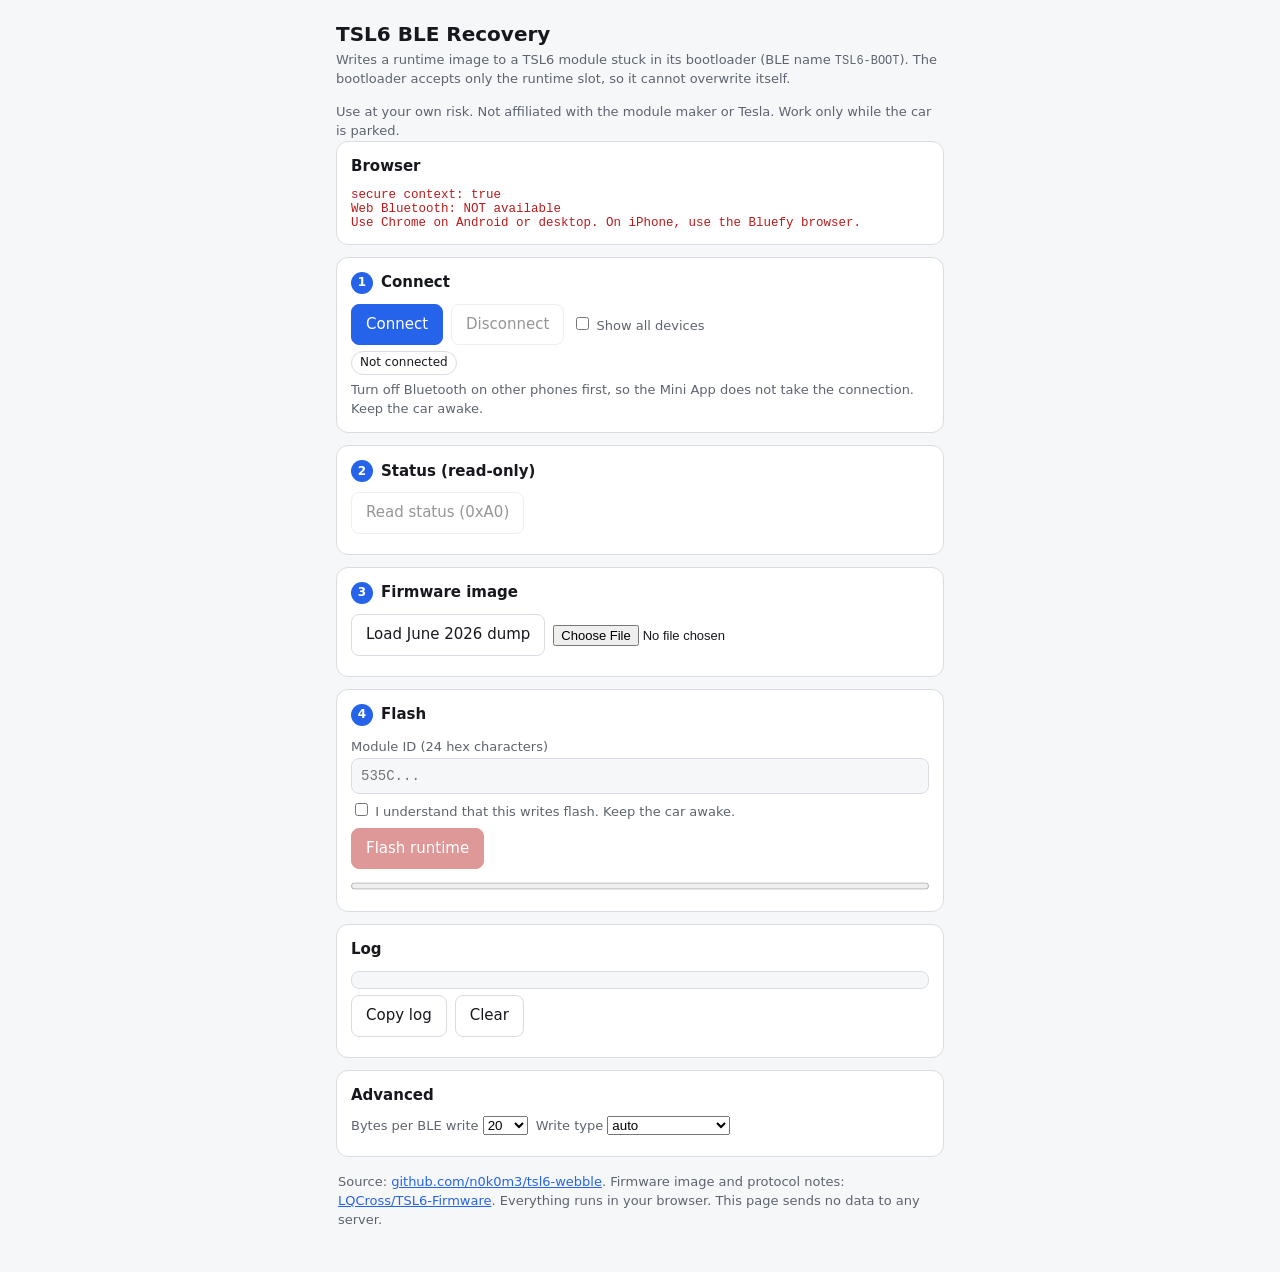
==== public/index.html @ 8b78fa83 "Add Web BLE recovery page for TSL6 modules stuck in boot A failed OTA can leave a TSL6 in its bootlo" ====
<!doctype html>
<html lang="en">
<head>
<meta charset="utf-8">
<meta name="viewport" content="width=device-width,initial-scale=1,viewport-fit=cover">
<title>TSL6 BLE Recovery</title>
<style>
:root{--bg:#f6f7f9;--card:#fff;--fg:#16181d;--muted:#5d6470;--line:#d9dde3;--accent:#2563eb;--accent-fg:#fff;--ok:#15803d;--bad:#b91c1c;--warn:#a16207;--mono:ui-monospace,SFMono-Regular,Menlo,Consolas,monospace}
@media (prefers-color-scheme:dark){:root{--bg:#0f1115;--card:#171a21;--fg:#e8eaee;--muted:#9aa3b0;--line:#2a2f39;--accent:#3b82f6;--ok:#4ade80;--bad:#f87171;--warn:#facc15}}
*{box-sizing:border-box}
body{margin:0;background:var(--bg);color:var(--fg);font:15px/1.45 system-ui,-apple-system,Segoe UI,Roboto,sans-serif}
main{max-width:640px;margin:0 auto;padding:16px}
h1{font-size:20px;margin:4px 0 2px}
.sub{color:var(--muted);margin:0 0 14px;font-size:13px}
section{background:var(--card);border:1px solid var(--line);border-radius:12px;padding:14px;margin:0 0 12px}
h2{font-size:15px;margin:0 0 10px;display:flex;gap:8px;align-items:center}
.n{display:inline-grid;place-items:center;width:22px;height:22px;border-radius:50%;background:var(--accent);color:var(--accent-fg);font-size:12px}
button{font:inherit;border:1px solid var(--line);background:var(--card);color:var(--fg);border-radius:8px;padding:9px 14px;cursor:pointer}
button.primary{background:var(--accent);border-color:var(--accent);color:var(--accent-fg)}
button.danger{background:var(--bad);border-color:var(--bad);color:#fff}
button:disabled{opacity:.45;cursor:not-allowed}
.row{display:flex;flex-wrap:wrap;gap:8px;align-items:center;margin:6px 0}
label{font-size:13px;color:var(--muted)}
input[type=text]{font:14px var(--mono);width:100%;padding:9px;border:1px solid var(--line);border-radius:8px;background:var(--bg);color:var(--fg)}
input[type=file]{font-size:13px;max-width:100%}
.kv{font:12.5px var(--mono);word-break:break-all;color:var(--muted)}
.pill{font-size:12px;padding:2px 8px;border-radius:99px;border:1px solid var(--line)}
.ok{color:var(--ok)}.bad{color:var(--bad)}.warn{color:var(--warn)}
progress{width:100%;height:14px}
#log{font:12px/1.4 var(--mono);white-space:pre-wrap;word-break:break-all;max-height:300px;overflow:auto;background:var(--bg);border:1px solid var(--line);border-radius:8px;padding:8px;margin:0}
ul{margin:6px 0 0;padding-left:18px}
.note{font-size:13px;color:var(--muted);margin:6px 0 0}
a{color:var(--accent)}
code{font-family:var(--mono);font-size:.92em}
footer{padding:4px 2px 24px}
</style>
</head>
<body>
<main>
<h1>TSL6 BLE Recovery</h1>
<p class="sub">Writes a runtime image to a TSL6 module stuck in its bootloader (BLE name <code>TSL6-BOOT</code>). The bootloader accepts only the runtime slot, so it cannot overwrite itself.</p>
<p class="note">Use at your own risk. Not affiliated with the module maker or Tesla. Work only while the car is parked.</p>

<section id="envSec">
  <h2>Browser</h2>
  <div id="env" class="kv"></div>
</section>

<section>
  <h2><span class="n">1</span>Connect</h2>
  <div class="row">
    <button id="btnConnect" class="primary">Connect</button>
    <button id="btnDisconnect" disabled>Disconnect</button>
    <label><input type="checkbox" id="showAll"> Show all devices</label>
  </div>
  <div class="row"><span id="connState" class="pill">Not connected</span></div>
  <p class="note">Turn off Bluetooth on other phones first, so the Mini App does not take the connection. Keep the car awake.</p>
</section>

<section>
  <h2><span class="n">2</span>Status (read-only)</h2>
  <div class="row"><button id="btnStatus" disabled>Read status (0xA0)</button></div>
  <div id="statusOut" class="kv"></div>
</section>

<section>
  <h2><span class="n">3</span>Firmware image</h2>
  <div class="row">
    <button id="btnLoadDump">Load June 2026 dump</button>
    <input type="file" id="file" accept=".bin,.json,application/octet-stream,application/json">
  </div>
  <div id="imgOut" class="kv"></div>
</section>

<section>
  <h2><span class="n">4</span>Flash</h2>
  <label for="modId">Module ID (24 hex characters)</label>
  <input type="text" id="modId" maxlength="24" autocomplete="off" spellcheck="false" placeholder="535C...">
  <div id="uidOut" class="kv"></div>
  <div class="row"><label><input type="checkbox" id="confirm"> I understand that this writes flash. Keep the car awake.</label></div>
  <div class="row"><button id="btnFlash" class="danger" disabled>Flash runtime</button></div>
  <progress id="prog" max="1" value="0"></progress>
  <div id="flashOut" class="kv"></div>
</section>

<section>
  <h2>Log</h2>
  <pre id="log"></pre>
  <div class="row"><button id="btnCopy">Copy log</button><button id="btnClear">Clear</button></div>
</section>

<section>
  <h2>Advanced</h2>
  <div class="row">
    <label>Bytes per BLE write
      <select id="chunk"><option>20</option><option>60</option><option>120</option><option>180</option></select>
    </label>
    <label>Write type
      <select id="wtype"><option value="auto">auto</option><option value="resp">with response</option><option value="noresp">without response</option></select>
    </label>
  </div>
</section>
<footer class="note">
  Source: <a href="https://github.com/n0k0m3/tsl6-webble">github.com/n0k0m3/tsl6-webble</a>.
  Firmware image and protocol notes: <a href="https://github.com/LQCross/TSL6-Firmware">LQCross/TSL6-Firmware</a>.
  Everything runs in your browser. This page sends no data to any server.
</footer>
</main>

<script>
"use strict";
const SVC = 0xfff0, CHR = 0xfff1;
const PAGE = 1026, PAYLOAD = 1024, MAX_PAGES = Math.floor(0x17F00 / PAYLOAD) + 1;
const TARGET_RUNTIME = 1;
const DUMP_SHA = "b1b2a3aa5e71d88336719bccb5da822faffc05acf50b5b482e570f1981dabbd5";
const DUMP_URLS = [
  "runtime.bin",
  "https://raw.githubusercontent.com/LQCross/TSL6-Firmware/main/latest-tsl6-535C62E239E339E31475FB10/runtime/runtime.bin",
];

const $ = id => document.getElementById(id);
const hex = (u8, sep = "") => Array.from(u8, b => b.toString(16).padStart(2, "0")).join(sep);
const sleep = ms => new Promise(r => setTimeout(r, ms));

function log(msg, cls) {
  const t = new Date().toTimeString().slice(0, 8);
  const line = document.createElement("span");
  if (cls) line.className = cls;
  line.textContent = `${t} ${msg}\n`;
  $("log").appendChild(line);
  $("log").scrollTop = $("log").scrollHeight;
}

// ---------------------------------------------------------------- framing
function encode(cmd, payload = new Uint8Array(0)) {
  const n = payload.length;
  const f = new Uint8Array(6 + n);
  f.set([0x55, 0x7f, cmd, n >> 8, n & 0xff]);
  f.set(payload, 5);
  let s = 0;
  for (let i = 2; i < 5 + n; i++) s += f[i];
  f[5 + n] = s & 0xff;
  return f;
}

class Decoder {
  constructor() { this.buf = []; }
  feed(data) {
    for (const b of data) this.buf.push(b);
    const out = [];
    for (;;) {
      let start = -1;
      for (let i = 0; i + 1 < this.buf.length; i++) if (this.buf[i] === 0x55 && this.buf[i + 1] === 0x7f) { start = i; break; }
      if (start < 0) { this.buf = this.buf.slice(-1)[0] === 0x55 ? [0x55] : []; return out; }
      this.buf.splice(0, start);
      if (this.buf.length < 6) return out;
      const n = (this.buf[3] << 8) | this.buf[4];
      if (this.buf.length < 6 + n) return out;
      const f = this.buf.splice(0, 6 + n);
      let s = 0;
      for (let i = 2; i < 5 + n; i++) s += f[i];
      if ((s & 0xff) !== f[5 + n]) { log(`bad checksum, frame dropped: ${hex(f)}`, "warn"); continue; }
      out.push({ cmd: f[2], payload: new Uint8Array(f.slice(5, 5 + n)) });
    }
  }
}

// ---------------------------------------------------------------- image
let pages = null;

function uid14(id) {
  const s = id.trim();
  if (!/^[0-9a-fA-F]{24}$/.test(s)) return null;
  const raw = new Uint8Array(12);
  for (let i = 0; i < 12; i++) raw[i] = parseInt(s.substr(i * 2, 2), 16);
  const u = new Uint8Array(14);
  u.set(raw.slice(4, 12), 0);
  u.set(raw.slice(0, 6), 8);
  return u;
}

function parseImage(buf) {
  const u8 = new Uint8Array(buf);
  const first = u8.find(b => b > 0x20);
  if (first === 0x7b) { // JSON reply of the vendor server
    const j = JSON.parse(new TextDecoder().decode(u8));
    if (!j.success) throw new Error(`server JSON reports failure: ${j.msg}`);
    return j.hex.map(h => new Uint8Array(h.match(/../g).map(x => parseInt(x, 16))));
  }
  if (u8.length % PAGE) throw new Error(`file size ${u8.length} is not a multiple of ${PAGE}`);
  const out = [];
  for (let i = 0; i < u8.length; i += PAGE) out.push(u8.slice(i, i + PAGE));
  return out;
}

function checkPages(p) {
  const problems = [];
  if (!p.length) return ["image has no pages"];
  if (p.length > MAX_PAGES) problems.push(`${p.length} pages is more than the slot holds (${MAX_PAGES})`);
  p.forEach((pg, i) => {
    if (pg.length !== PAGE) problems.push(`page ${i}: ${pg.length} bytes, expected ${PAGE}`);
    else if (((pg[0] << 8) | pg[1]) !== i) problems.push(`page ${i}: index field is ${(pg[0] << 8) | pg[1]}`);
  });
  const counts = new Uint32Array(256);
  let total = 0;
  for (const pg of p) for (let i = 2; i < pg.length; i++) { counts[pg[i]]++; total++; }
  let top = 0;
  for (let v = 1; v < 256; v++) if (counts[v] > counts[top]) top = v;
  if (counts[top] > total * 0.5) problems.push(`${Math.floor(counts[top] * 100 / total)}% of the image is byte 0x${top.toString(16).padStart(2, "0")}: filler, not code`);
  if ((p[0][2] & 0x7f) !== 0x6f) problems.push(`first instruction is not a jump (${hex(p[0].slice(2, 6))})`);
  return problems;
}

function contains(p, text) {
  const needle = new TextEncoder().encode(text);
  const all = new Uint8Array(p.length * PAYLOAD);
  p.forEach((pg, i) => all.set(pg.slice(2), i * PAYLOAD));
  outer: for (let i = 0; i <= all.length - needle.length; i++) {
    for (let j = 0; j < needle.length; j++) if (all[i + j] !== needle[j]) continue outer;
    return true;
  }
  return false;
}

async function acceptImage(buf, source) {
  const out = $("imgOut");
  pages = null;
  try {
    const p = parseImage(buf);
    const sha = hex(new Uint8Array(await crypto.subtle.digest("SHA-256", buf)));
    const problems = checkPages(p);
    const lines = [
      `source: ${source}`,
      `pages: ${p.length}  payload: ${p.length * PAYLOAD} bytes`,
      `sha256: ${sha}`,
      sha === DUMP_SHA ? "matches the June 2026 LQCross dump (runtime V1.0.00)" : "not the June 2026 dump",
      `contains "TSL6": ${contains(p, "TSL6")}   contains "CH32V20x_BLE_LIB": ${contains(p, "CH32V20x_BLE_LIB")}`,
    ];
    if (problems.length) {
      out.innerHTML = "";
      out.append(lines.join("\n"), document.createElement("br"));
      const s = document.createElement("span");
      s.className = "bad";
      s.textContent = "REJECTED: " + problems.join("; ");
      out.append(s);
      log(`image rejected: ${problems.join("; ")}`, "bad");
    } else {
      pages = p;
      out.innerHTML = "";
      out.append(lines.join("\n"), document.createElement("br"));
      const s = document.createElement("span");
      s.className = "ok";
      s.textContent = "Image OK";
      out.append(s);
      log(`image loaded: ${source}, ${p.length} pages, sha256 ${sha.slice(0, 16)}...`, "ok");
    }
  } catch (e) {
    out.textContent = `error: ${e.message}`;
    log(`image error: ${e.message}`, "bad");
  }
  out.style.whiteSpace = "pre-wrap";
  refresh();
}

$("btnLoadDump").onclick = async () => {
  for (const url of DUMP_URLS) {
    try {
      const r = await fetch(url, { cache: "no-store" });
      if (!r.ok) throw new Error(`HTTP ${r.status}`);
      await acceptImage(await r.arrayBuffer(), url);
      return;
    } catch (e) { log(`fetch ${url}: ${e.message}`, "warn"); }
  }
  log("could not load the dump from any source", "bad");
};
$("file").onchange = async e => {
  const f = e.target.files[0];
  if (f) await acceptImage(await f.arrayBuffer(), f.name);
};

// ---------------------------------------------------------------- BLE
let device = null, chr = null, txChr = null, decoder = new Decoder(), waiter = null, busy = false;

function onNotify(e) {
  const v = e.target.value;
  for (const fr of decoder.feed(new Uint8Array(v.buffer, v.byteOffset, v.byteLength))) {
    if (waiter && waiter.cmd === fr.cmd) { const w = waiter; waiter = null; w.resolve(fr.payload); }
    else log(`rx 0x${fr.cmd.toString(16)} ${hex(fr.payload)}`);
  }
}

async function writeFrame(frame) {
  const size = +$("chunk").value;
  const p = txChr.properties || {};
  const mode = $("wtype").value;
  const useResp = mode === "resp" || (mode === "auto" && (p.write || !txChr.properties));
  for (let i = 0; i < frame.length; i += size) {
    const part = frame.slice(i, i + size);
    if (useResp && typeof txChr.writeValueWithResponse === "function") await txChr.writeValueWithResponse(part);
    else if (!useResp && typeof txChr.writeValueWithoutResponse === "function") await txChr.writeValueWithoutResponse(part);
    else await txChr.writeValue(part);
  }
}

async function request(cmd, payload, timeoutMs, tries) {
  for (let a = 1; a <= tries; a++) {
    if (!chr) throw new Error("not connected");
    const got = new Promise(resolve => { waiter = { cmd, resolve }; });
    decoder = new Decoder();
    await writeFrame(encode(cmd, payload));
    const res = await Promise.race([got, sleep(timeoutMs).then(() => null)]);
    if (res !== null) return res;
    waiter = null;
    log(`0x${cmd.toString(16)}: no reply (try ${a}/${tries})`, "warn");
  }
  return null;
}

function setConn(text, cls) {
  const el = $("connState");
  el.textContent = text;
  el.className = "pill " + (cls || "");
}

$("btnConnect").onclick = async () => {
  try {
    const opts = $("showAll").checked
      ? { acceptAllDevices: true, optionalServices: [SVC] }
      : { filters: [{ services: [SVC] }, { namePrefix: "TSL" }, { namePrefix: "FFKJ" }], optionalServices: [SVC] };
    device = await navigator.bluetooth.requestDevice(opts);
    device.addEventListener("gattserverdisconnected", () => {
      chr = null; txChr = null;
      setConn(`Disconnected: ${device.name || device.id}`, "warn");
      log("disconnected", "warn");
      if (waiter) { const w = waiter; waiter = null; w.resolve(null); }
      refresh();
    });
    setConn("Connecting...");
    log(`selected: ${device.name || "(no name)"} id=${device.id}`);
    const server = await device.gatt.connect();
    log("GATT connected");
    let svc;
    try { svc = await server.getPrimaryService(SVC); }
    catch (e) {
      log(`service FFF0 not found: ${e.message}`, "bad");
      try { for (const s of await server.getPrimaryServices()) log(`  service ${s.uuid}`); } catch (e2) { log(`  list services: ${e2.message}`); }
      throw e;
    }
    const chars = await svc.getCharacteristics();
    const short = c => String(c.uuid).toLowerCase().slice(4, 8);
    const known = chars.some(c => c.properties);
    for (const c of chars) {
      const p = c.properties;
      log(p ? `  char ${short(c)} read=${p.read} write=${p.write} writeNoResp=${p.writeWithoutResponse} notify=${p.notify} indicate=${p.indicate}`
            : `  char ${short(c)} (browser gives no properties)`);
    }
    const pick = (ok, prefer) => chars.find(c => short(c) === prefer && (!known || ok(c))) || (known ? chars.find(ok) : chars[0]);
    chr = pick(c => c.properties && (c.properties.notify || c.properties.indicate), "fff1");
    txChr = pick(c => c.properties && (c.properties.write || c.properties.writeWithoutResponse), "fff1");
    if (!chr || !txChr) throw new Error("no notify or no write characteristic in FFF0");
    log(`rx=${short(chr)} tx=${short(txChr)}`, "ok");
    chr.addEventListener("characteristicvaluechanged", onNotify);
    await chr.startNotifications();
    log("notifications on", "ok");
    setConn(`Connected: ${device.name || device.id}`, "ok");
  } catch (e) {
    log(`connect failed: ${e.name}: ${e.message}`, "bad");
    setConn("Not connected");
    chr = null; txChr = null;
  }
  refresh();
};

$("btnDisconnect").onclick = () => { if (device && device.gatt.connected) device.gatt.disconnect(); };

$("btnStatus").onclick = async () => {
  busy = true; refresh();
  try {
    const r = await request(0xa0, new Uint8Array(0), 2000, 3);
    const out = $("statusOut");
    if (r === null) { out.textContent = "No A0 reply."; log("no A0 reply", "warn"); }
    else {
      let t = `A0 reply (${r.length} bytes):\n${hex(r, " ")}`;
      if (r.length >= 16) {
        const id = hex(r.slice(4, 16)).toUpperCase();
        t += `\nmodule ID field: ${id}`;
        if (!$("modId").value) { $("modId").value = id; updUid(); }
      }
      out.style.whiteSpace = "pre-wrap";
      out.textContent = t;
      log(`A0: ${hex(r)}`);
    }
  } catch (e) { log(`status failed: ${e.message}`, "bad"); }
  busy = false; refresh();
};

async function flash() {
  const uid = uid14($("modId").value);
  const arg = new Uint8Array(15);
  arg[0] = TARGET_RUNTIME;
  arg.set(uid, 1);
  const out = $("flashOut");
  const prog = $("prog");
  prog.max = pages.length; prog.value = 0;

  let r = await request(0x55, arg, 2000, 3);
  if (r === null || (r.length && r[0] !== 0)) throw new Error(`0x55 prepare failed (reply ${r ? hex(r) : "none"}). Wrong module ID, or not in boot mode`);
  log("0x55 prepare: OK", "ok");

  r = await request(0x53, arg, 3000, 3);
  if (r === null || (r.length && r[0] === 0xff)) throw new Error(`0x53 start failed (reply ${r ? hex(r) : "none"})`);
  log("0x53 start: OK, boot flag set to update mode", "ok");

  const t0 = performance.now();
  for (let i = 0; i < pages.length; i++) {
    r = await request(0x57, pages[i], 1200, 10);
    if (r === null) throw new Error(`page ${i} failed 10 times. The module stays in the bootloader. Retry the flash`);
    prog.value = i + 1;
    out.textContent = `page ${i + 1}/${pages.length}  (${((performance.now() - t0) / 1000).toFixed(1)} s)`;
  }
  log(`all ${pages.length} pages written`, "ok");

  r = await request(0x45, arg, 3000, 3);
  if (r === null) throw new Error("0x45 finish: no reply. Power-cycle the module and read status");
  log("0x45 finish: OK. The module now jumps to the new runtime and drops the connection", "ok");
  out.textContent = "Done. Unplug the module for 10 s, plug it in, connect again, and read status.";
}

$("btnFlash").onclick = async () => {
  busy = true; refresh();
  let lock = null;
  try { lock = await navigator.wakeLock?.request("screen"); } catch (_) {}
  try { await flash(); }
  catch (e) { log(e.message, "bad"); $("flashOut").textContent = e.message; }
  try { await lock?.release(); } catch (_) {}
  busy = false; refresh();
};

// ---------------------------------------------------------------- UI state
function updUid() {
  const u = uid14($("modId").value);
  $("uidOut").textContent = u ? `UID14: ${hex(u, " ")}` : ($("modId").value ? "Need 24 hex characters." : "");
  refresh();
}
$("modId").oninput = updUid;
$("confirm").onchange = refresh;

function refresh() {
  const connected = !!(chr && txChr);
  $("btnConnect").disabled = busy || connected;
  $("btnDisconnect").disabled = busy || !connected;
  $("btnStatus").disabled = busy || !connected;
  $("btnFlash").disabled = busy || !connected || !pages || !uid14($("modId").value) || !$("confirm").checked;
}

$("btnCopy").onclick = async () => {
  try { await navigator.clipboard.writeText($("log").textContent); log("log copied"); }
  catch (e) { log(`copy failed: ${e.message}`, "warn"); }
};
$("btnClear").onclick = () => { $("log").textContent = ""; };

(function env() {
  const ok = !!navigator.bluetooth;
  const lines = [
    `secure context: ${window.isSecureContext}`,
    `Web Bluetooth: ${ok ? "available" : "NOT available"}`,
  ];
  if (!ok) lines.push("Use Chrome on Android or desktop. On iPhone, use the Bluefy browser.");
  $("env").style.whiteSpace = "pre-wrap";
  $("env").textContent = lines.join("\n");
  $("env").className = "kv " + (ok && window.isSecureContext ? "ok" : "bad");
  refresh();
})();
</script>
</body>
</html>
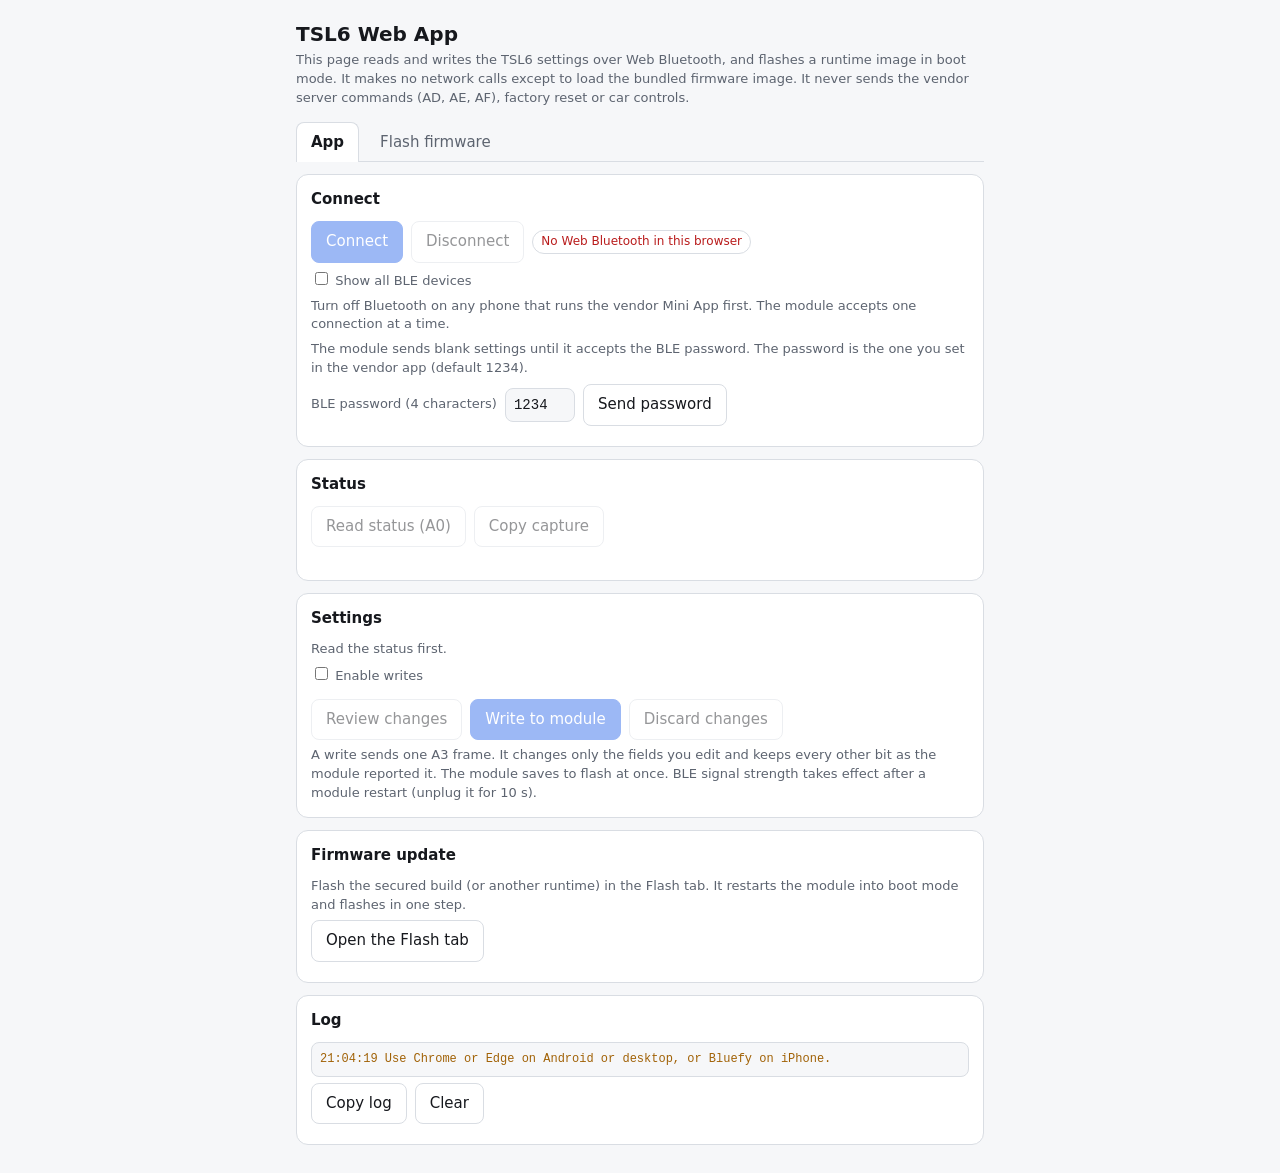
==== commit 4e9131ab: "feat(app): open the flash tab from #flash" ====
--- a/public/index.html
+++ b/public/index.html
@@ -3,123 +3,169 @@
 <head>
 <meta charset="utf-8">
 <meta name="viewport" content="width=device-width,initial-scale=1,viewport-fit=cover">
-<title>TSL6 BLE Recovery</title>
+<title>TSL6 Web App</title>
 <style>
 :root{--bg:#f6f7f9;--card:#fff;--fg:#16181d;--muted:#5d6470;--line:#d9dde3;--accent:#2563eb;--accent-fg:#fff;--ok:#15803d;--bad:#b91c1c;--warn:#a16207;--mono:ui-monospace,SFMono-Regular,Menlo,Consolas,monospace}
-@media (prefers-color-scheme:dark){:root{--bg:#0f1115;--card:#171a21;--fg:#e8eaee;--muted:#9aa3b0;--line:#2a2f39;--accent:#3b82f6;--ok:#4ade80;--bad:#f87171;--warn:#facc15}}
+@media (prefers-color-scheme:dark){:root:not([data-theme="light"]){--bg:#0f1115;--card:#171a21;--fg:#e8eaee;--muted:#9aa3b0;--line:#2a2f39;--accent:#3b82f6;--ok:#4ade80;--bad:#f87171;--warn:#facc15}}
 *{box-sizing:border-box}
 body{margin:0;background:var(--bg);color:var(--fg);font:15px/1.45 system-ui,-apple-system,Segoe UI,Roboto,sans-serif}
-main{max-width:640px;margin:0 auto;padding:16px}
+main{max-width:720px;margin:0 auto;padding:16px}
 h1{font-size:20px;margin:4px 0 2px}
 .sub{color:var(--muted);margin:0 0 14px;font-size:13px}
 section{background:var(--card);border:1px solid var(--line);border-radius:12px;padding:14px;margin:0 0 12px}
-h2{font-size:15px;margin:0 0 10px;display:flex;gap:8px;align-items:center}
-.n{display:inline-grid;place-items:center;width:22px;height:22px;border-radius:50%;background:var(--accent);color:var(--accent-fg);font-size:12px}
+h2{font-size:15px;margin:0 0 10px}
+h3{font-size:13px;margin:14px 0 6px;color:var(--muted);text-transform:uppercase;letter-spacing:.04em}
 button{font:inherit;border:1px solid var(--line);background:var(--card);color:var(--fg);border-radius:8px;padding:9px 14px;cursor:pointer}
 button.primary{background:var(--accent);border-color:var(--accent);color:var(--accent-fg)}
-button.danger{background:var(--bad);border-color:var(--bad);color:#fff}
 button:disabled{opacity:.45;cursor:not-allowed}
+input{font:14px var(--mono);padding:8px;border:1px solid var(--line);border-radius:8px;background:var(--bg);color:var(--fg)}
 .row{display:flex;flex-wrap:wrap;gap:8px;align-items:center;margin:6px 0}
 label{font-size:13px;color:var(--muted)}
-input[type=text]{font:14px var(--mono);width:100%;padding:9px;border:1px solid var(--line);border-radius:8px;background:var(--bg);color:var(--fg)}
-input[type=file]{font-size:13px;max-width:100%}
-.kv{font:12.5px var(--mono);word-break:break-all;color:var(--muted)}
 .pill{font-size:12px;padding:2px 8px;border-radius:99px;border:1px solid var(--line)}
 .ok{color:var(--ok)}.bad{color:var(--bad)}.warn{color:var(--warn)}
-progress{width:100%;height:14px}
-#log{font:12px/1.4 var(--mono);white-space:pre-wrap;word-break:break-all;max-height:300px;overflow:auto;background:var(--bg);border:1px solid var(--line);border-radius:8px;padding:8px;margin:0}
-ul{margin:6px 0 0;padding-left:18px}
+table{width:100%;border-collapse:collapse;font-size:14px}
+td{padding:6px 4px;border-top:1px solid var(--line);vertical-align:top}
+td.k{color:var(--muted);width:46%}
+td.raw{font:12px var(--mono);color:var(--muted);text-align:right;white-space:nowrap;width:1%}
+tr.sub td.k{padding-left:18px}
+tr.changed td{background:color-mix(in srgb,var(--accent) 12%,transparent)}
+select{font:inherit;font-size:14px;max-width:100%;padding:6px;border:1px solid var(--line);border-radius:8px;background:var(--bg);color:var(--fg)}
+.kv{font:12.5px var(--mono);word-break:break-all;color:var(--muted);white-space:pre-wrap}
+#log{font:12px/1.4 var(--mono);white-space:pre-wrap;word-break:break-all;max-height:280px;overflow:auto;background:var(--bg);border:1px solid var(--line);border-radius:8px;padding:8px;margin:0}
 .note{font-size:13px;color:var(--muted);margin:6px 0 0}
 a{color:var(--accent)}
 code{font-family:var(--mono);font-size:.92em}
-footer{padding:4px 2px 24px}
+button.danger{background:var(--bad);border-color:var(--bad);color:#fff}
+progress{width:100%;height:14px}
+input[type=text]{width:100%}
+input[type=file]{font-size:13px;max-width:100%;border:0;padding:0;background:none}
+.tabs{display:flex;gap:6px;margin:0 0 12px;border-bottom:1px solid var(--line)}
+.tab{border:1px solid transparent;border-bottom:0;border-radius:8px 8px 0 0;background:none;color:var(--muted);margin-bottom:-1px}
+.tab.active{background:var(--card);border-color:var(--line);color:var(--fg);font-weight:600}
 </style>
 </head>
 <body>
 <main>
-<h1>TSL6 BLE Recovery</h1>
-<p class="sub">Writes a runtime image to a TSL6 module stuck in its bootloader (BLE name <code>TSL6-BOOT</code>). The bootloader accepts only the runtime slot, so it cannot overwrite itself.</p>
-<p class="note">Use at your own risk. Not affiliated with the module maker or Tesla. Work only while the car is parked.</p>
-
-<section id="envSec">
-  <h2>Browser</h2>
-  <div id="env" class="kv"></div>
+<h1>TSL6 Web App</h1>
+<p class="sub">This page reads and writes the TSL6 settings over Web Bluetooth, and flashes a runtime image in boot mode. It makes no network calls except to load the bundled firmware image. It never sends the vendor server commands (AD, AE, AF), factory reset or car controls.</p>
+<nav class="tabs">
+  <button class="tab active" data-tab="app">App</button>
+  <button class="tab" data-tab="flash">Flash firmware</button>
+</nav>
+
+<section>
+  <h2>Connect</h2>
+  <div class="row">
+    <button class="primary" id="btnConnect">Connect</button>
+    <button id="btnDisconnect" disabled>Disconnect</button>
+    <span class="pill" id="connState">Not connected</span>
+  </div>
+  <div class="row">
+    <label><input type="checkbox" id="showAll"> Show all BLE devices</label>
+  </div>
+  <p class="note">Turn off Bluetooth on any phone that runs the vendor Mini App first. The module accepts one connection at a time.</p>
+  <p class="note">The module sends blank settings until it accepts the BLE password. The password is the one you set in the vendor app (default 1234).</p>
+  <div class="row" id="pwRow" hidden>
+    <label for="pw">BLE password (4 characters)</label>
+    <input id="pw" value="1234" maxlength="4" size="6" autocomplete="off">
+    <button id="btnPw">Send password</button>
+  </div>
 </section>
 
+<div id="tabApp">
 <section>
-  <h2><span class="n">1</span>Connect</h2>
+  <h2>Status</h2>
   <div class="row">
-    <button id="btnConnect" class="primary">Connect</button>
-    <button id="btnDisconnect" disabled>Disconnect</button>
-    <label><input type="checkbox" id="showAll"> Show all devices</label>
+    <button id="btnStatus" disabled>Read status (A0)</button>
+    <button id="btnCopy" disabled>Copy capture</button>
   </div>
-  <div class="row"><span id="connState" class="pill">Not connected</span></div>
-  <p class="note">Turn off Bluetooth on other phones first, so the Mini App does not take the connection. Keep the car awake.</p>
+  <table id="statusTbl"></table>
+  <p class="kv" id="rawOut"></p>
 </section>
 
 <section>
-  <h2><span class="n">2</span>Status (read-only)</h2>
-  <div class="row"><button id="btnStatus" disabled>Read status (0xA0)</button></div>
-  <div id="statusOut" class="kv"></div>
+  <h2>Settings</h2>
+  <p class="note" id="settingsNote">Read the status first.</p>
+  <div class="row"><label><input type="checkbox" id="wEnable"> Enable writes</label></div>
+  <div id="settings"></div>
+  <p class="kv" id="diff"></p>
+  <div class="row">
+    <button id="btnReview" disabled>Review changes</button>
+    <button class="primary" id="btnWrite" disabled>Write to module</button>
+    <button id="btnDiscard" disabled>Discard changes</button>
+  </div>
+  <p class="note">A write sends one A3 frame. It changes only the fields you edit and keeps every other bit as the module reported it. The module saves to flash at once. BLE signal strength takes effect after a module restart (unplug it for 10 s).</p>
 </section>
 
 <section>
-  <h2><span class="n">3</span>Firmware image</h2>
+  <h2>Firmware update</h2>
+  <p class="note">Flash the secured build (or another runtime) in the Flash tab. It restarts the module into boot mode and flashes in one step.</p>
+  <div class="row"><button id="btnGoFlash">Open the Flash tab</button></div>
+</section>
+</div>
+
+<div id="tabFlash" hidden>
+<section>
+  <h2>1. Firmware image</h2>
+  <div class="row"><button class="primary" id="btnLoadSecured">Load secured build</button></div>
+  <p class="note"><b>Use this one.</b> The original June 2026 firmware has a <b>backdoor</b>: a fixed vendor password that opens every TSL6 module over Bluetooth, whatever password you set. The secured build is the same firmware with the backdoor removed. Only your own password opens the module.</p>
+  <h3>Original build</h3>
   <div class="row">
-    <button id="btnLoadDump">Load June 2026 dump</button>
-    <input type="file" id="file" accept=".bin,.json,application/octet-stream,application/json">
+    <input type="password" id="origPass" placeholder="Passphrase" autocomplete="off" spellcheck="false" style="flex:1;min-width:160px">
+    <button id="btnLoadDump">Load original (June 2026 dump)</button>
   </div>
+  <p class="note">The original build <b>has the backdoor</b>. It needs a passphrase to load. If you want the passphrase for the original (backdoor) build, contact me: <a href="https://github.com/n0k0m3">n0k0m3 on GitHub</a>.</p>
+  <h3>Other image</h3>
+  <div class="row"><input type="file" id="file" accept=".bin,.json,application/octet-stream,application/json"></div>
   <div id="imgOut" class="kv"></div>
 </section>
 
 <section>
-  <h2><span class="n">4</span>Flash</h2>
-  <label for="modId">Module ID (24 hex characters)</label>
-  <input type="text" id="modId" maxlength="24" autocomplete="off" spellcheck="false" placeholder="535C...">
-  <div id="uidOut" class="kv"></div>
-  <div class="row"><label><input type="checkbox" id="confirm"> I understand that this writes flash. Keep the car awake.</label></div>
-  <div class="row"><button id="btnFlash" class="danger" disabled>Flash runtime</button></div>
+  <h2>2. Flash</h2>
+  <p class="note">The bootloader waits only about 10 s for an update after the restart. So the page does it in one step: restart into boot mode, reconnect, start the update at once.</p>
+  <div class="row"><label><input type="checkbox" id="confirm"> I understand that this writes flash. The car is parked and awake.</label></div>
+  <div class="row">
+    <button id="btnAuto" class="danger" disabled>Enter boot mode and flash</button>
+    <span class="pill" id="bootState">No status yet</span>
+  </div>
+  <p class="note">If the page cannot reconnect by itself, tap <b>Connect</b> at once and pick <code>TSL6-BOOT</code>. The flash then starts by itself. If you miss the 10 s, the module goes back to normal. Start again.</p>
   <progress id="prog" max="1" value="0"></progress>
   <div id="flashOut" class="kv"></div>
-</section>
-
-<section>
-  <h2>Log</h2>
-  <pre id="log"></pre>
-  <div class="row"><button id="btnCopy">Copy log</button><button id="btnClear">Clear</button></div>
+  <p class="note">72 pages take about 5–6 min in Bluefy at 20 bytes per write. After the update starts, the module stays in boot mode until a flash finishes. If a flash fails, connect to <code>TSL6-BOOT</code> and use the button below.</p>
+  <h3>Module already in boot mode</h3>
+  <label for="modId">Module ID (from the boot-mode status)</label>
+  <input type="text" id="modId" maxlength="24" autocomplete="off" spellcheck="false" placeholder="filled in from the boot-mode status">
+  <div id="uidOut" class="kv"></div>
+  <div class="row"><button id="btnFlash" class="danger" disabled>Flash runtime</button></div>
 </section>
 
 <section>
   <h2>Advanced</h2>
   <div class="row">
     <label>Bytes per BLE write
-      <select id="chunk"><option>20</option><option>60</option><option>120</option><option>180</option></select>
+      <select id="chunk"><option>20</option><option>60</option><option>120</option><option>180</option><option>240</option></select>
     </label>
+    <span class="note" id="chunkNote"></span>
     <label>Write type
       <select id="wtype"><option value="auto">auto</option><option value="resp">with response</option><option value="noresp">without response</option></select>
     </label>
   </div>
 </section>
-<footer class="note">
-  Source: <a href="https://github.com/n0k0m3/tsl6-webble">github.com/n0k0m3/tsl6-webble</a>.
-  Firmware image and protocol notes: <a href="https://github.com/LQCross/TSL6-Firmware">LQCross/TSL6-Firmware</a>.
-  Everything runs in your browser. This page sends no data to any server.
-</footer>
+</div>
+
+<section>
+  <h2>Log</h2>
+  <pre id="log"></pre>
+  <div class="row"><button id="btnCopyLog">Copy log</button><button id="btnClearLog">Clear</button></div>
+</section>
 </main>
 
-<script>
-"use strict";
-const SVC = 0xfff0, CHR = 0xfff1;
-const PAGE = 1026, PAYLOAD = 1024, MAX_PAGES = Math.floor(0x17F00 / PAYLOAD) + 1;
-const TARGET_RUNTIME = 1;
-const DUMP_SHA = "b1b2a3aa5e71d88336719bccb5da822faffc05acf50b5b482e570f1981dabbd5";
-const DUMP_URLS = [
-  "runtime.bin",
-  "https://raw.githubusercontent.com/LQCross/TSL6-Firmware/main/latest-tsl6-535C62E239E339E31475FB10/runtime/runtime.bin",
-];
-
+<script type="module">
+import { FIELDS, decodeStatus, decodeSettings, encodeSettings, optionsFor, appliesTo, writeBlocker, settingsEchoMatches, hex } from "./lib/tsl6-settings.js";
+
+const SVC = "0000fff0-0000-1000-8000-00805f9b34fb";
+const CHUNK = 20;
 const $ = id => document.getElementById(id);
-const hex = (u8, sep = "") => Array.from(u8, b => b.toString(16).padStart(2, "0")).join(sep);
 const sleep = ms => new Promise(r => setTimeout(r, ms));
 
 function log(msg, cls) {
@@ -144,35 +190,484 @@
 }
 
 class Decoder {
-  constructor() { this.buf = []; }
+  constructor() { this.buf = []; this.last = 0; }
   feed(data) {
+    const now = Date.now();
+    if (now - this.last >= 500) this.buf = []; // same 500 ms reset as the vendor app
+    this.last = now;
     for (const b of data) this.buf.push(b);
     const out = [];
     for (;;) {
       let start = -1;
       for (let i = 0; i + 1 < this.buf.length; i++) if (this.buf[i] === 0x55 && this.buf[i + 1] === 0x7f) { start = i; break; }
-      if (start < 0) { this.buf = this.buf.slice(-1)[0] === 0x55 ? [0x55] : []; return out; }
+      if (start < 0) { this.buf = this.buf.at(-1) === 0x55 ? [0x55] : []; return out; }
       this.buf.splice(0, start);
       if (this.buf.length < 6) return out;
       const n = (this.buf[3] << 8) | this.buf[4];
+      if (n > 4096) { this.buf.splice(0, 2); continue; }
       if (this.buf.length < 6 + n) return out;
       const f = this.buf.splice(0, 6 + n);
       let s = 0;
       for (let i = 2; i < 5 + n; i++) s += f[i];
-      if ((s & 0xff) !== f[5 + n]) { log(`bad checksum, frame dropped: ${hex(f)}`, "warn"); continue; }
+      if ((s & 0xff) !== f[5 + n]) { log(`bad checksum, frame dropped: ${hex(f, " ")}`, "warn"); continue; }
       out.push({ cmd: f[2], payload: new Uint8Array(f.slice(5, 5 + n)) });
     }
   }
 }
 
-// ---------------------------------------------------------------- image
+// ---------------------------------------------------------------- BLE
+let device = null, chr = null, txChr = null, decoder = new Decoder(), waiter = null, busy = false;
+let lastStatus = null;
+
+function onFrame(fr) {
+  if (fr.cmd !== 0x57) log(`rx ${fr.cmd.toString(16).toUpperCase()} (${fr.payload.length}) ${hex(fr.payload, " ")}`);
+  if (fr.cmd === 0xa8 && fr.payload[0] === 0xff) { $("pwRow").hidden = false; log("module asks for the BLE password", "warn"); return; }
+  if (fr.cmd === 0xa8) {
+    const ok = fr.payload[0] === 1;
+    log(ok ? "BLE password OK" : "BLE password wrong", ok ? "ok" : "bad");
+    if (ok) setTimeout(readStatus, 200);
+    return;
+  }
+  if (waiter && waiter.cmds.includes(fr.cmd)) { const w = waiter; waiter = null; w.resolve(fr); return; }
+  if (fr.cmd === 0xa0 || fr.cmd === 0xa1 || fr.cmd === 0xa3) showStatus(fr.payload);
+}
+
+function onNotify(e) {
+  const v = e.target.value;
+  for (const fr of decoder.feed(new Uint8Array(v.buffer, v.byteOffset, v.byteLength))) onFrame(fr);
+}
+
+// Largest write for the platform. The page cannot read the link MTU, so this is a guess:
+// iOS/macOS ask for MTU 185 (max 182 per write); others reach 247 (max 244, the vendor app's cap).
+// Use 180 / 240 for a small margin.
+function platformChunk() {
+  const ua = navigator.userAgent || "";
+  const apple = /iPhone|iPad|iPod|Macintosh|Mac OS X/.test(ua);
+  return { size: apple ? 180 : 240, name: apple ? "Apple (MTU 185)" : "Android/desktop (MTU 247)" };
+}
+
+// Drop to 20 bytes (always safe) after a failure with large writes.
+function fallbackChunk(why) {
+  if (+$("chunk").value <= CHUNK) return false;
+  log(`${why}: bytes per BLE write ${$("chunk").value} -> ${CHUNK}`, "warn");
+  $("chunk").value = String(CHUNK);
+  $("chunkNote").textContent = `Dropped to ${CHUNK} after a failure.`;
+  return true;
+}
+
+async function writeFrame(frame) {
+  if (frame[2] !== 0x57) log(`tx ${hex(frame, " ")}`); // flash pages are too long to log
+  const size = +$("chunk").value || CHUNK;
+  const p = txChr.properties;
+  const mode = $("wtype").value;
+  const useResp = mode === "resp" || (mode === "auto" && (!p || p.write));
+  try {
+    for (let i = 0; i < frame.length; i += size) {
+      const part = frame.slice(i, i + size);
+      if (useResp && typeof txChr.writeValueWithResponse === "function") await txChr.writeValueWithResponse(part);
+      else if (!useResp && typeof txChr.writeValueWithoutResponse === "function") await txChr.writeValueWithoutResponse(part);
+      else await txChr.writeValue(part);
+    }
+  } catch (e) {
+    if (!chr || !fallbackChunk(`write failed (${e.message})`)) throw e;
+    await sleep(600); // let the module's frame parser time out (500 ms) before the full resend
+    return writeFrame(frame);
+  }
+}
+
+// Resolves with the reply frame {cmd, payload}, or null.
+async function request(cmd, payload, timeoutMs, tries, replyCmds = [cmd]) {
+  for (let a = 1; a <= tries; a++) {
+    if (!chr) throw new Error("not connected");
+    const got = new Promise(resolve => { waiter = { cmds: replyCmds, resolve }; });
+    await writeFrame(encode(cmd, payload));
+    const res = await Promise.race([got, sleep(timeoutMs).then(() => null)]);
+    if (res !== null) return res;
+    waiter = null;
+    log(`0x${cmd.toString(16)}: no reply (try ${a}/${tries})`, "warn");
+  }
+  return null;
+}
+
+$("btnPw").onclick = async () => {
+  const key = $("pw").value;
+  if (!/^[\x20-\x7e]{4}$/.test(key)) { log("password must be 4 ASCII characters", "bad"); return; }
+  try { await writeFrame(encode(0xa8, new Uint8Array([...key].map(c => c.charCodeAt(0))))); }
+  catch (e) { log(`password send failed: ${e.message}`, "bad"); }
+};
+
+function setConn(text, cls) {
+  $("connState").textContent = text;
+  $("connState").className = "pill " + (cls || "");
+}
+
+function refresh() {
+  const c = !!chr;
+  $("btnConnect").disabled = c || busy || !navigator.bluetooth;
+  $("btnDisconnect").disabled = !c;
+  $("btnStatus").disabled = !c || busy;
+  $("btnCopy").disabled = !lastStatus;
+  const n = Object.keys(pending).length;
+  const canEdit = !!base && $("wEnable").checked && !writeBlocker(base);
+  $("btnReview").disabled = !c || busy || !canEdit || n === 0;
+  $("btnReview").textContent = n ? `Review changes (${n})` : "Review changes";
+  $("btnWrite").disabled = !c || busy || !canEdit || n === 0 || !reviewed;
+  $("btnDiscard").disabled = busy || n === 0;
+  $("btnAuto").disabled = !c || busy || armed || !inRuntime() || !pages || !$("confirm").checked;
+  $("btnFlash").disabled = !c || busy || armed || !inBoot() || !pages || !uid14($("modId").value) || !$("confirm").checked;
+}
+
+const watched = new WeakSet();
+
+function onDisconnected() {
+  chr = null; txChr = null; lastStatus = null;
+  $("pwRow").hidden = true;
+  setConn(`Disconnected: ${device.name || device.id}`, "warn");
+  log("disconnected", "warn");
+  if (waiter) { const w = waiter; waiter = null; w.resolve(null); }
+  refresh();
+}
+
+// Open GATT on `device`, start notifications, read the status. Runs an armed flash if the module is in boot mode.
+async function attach() {
+  if (!watched.has(device)) { device.addEventListener("gattserverdisconnected", onDisconnected); watched.add(device); }
+  setConn("Connecting...");
+  const server = await device.gatt.connect();
+  const svc = await server.getPrimaryService(SVC);
+  const chars = await svc.getCharacteristics();
+  const short = c => String(c.uuid).toLowerCase().slice(4, 8);
+  chr = chars.find(c => short(c) === "fff1") || chars[0];
+  txChr = chr;
+  chr.addEventListener("characteristicvaluechanged", onNotify);
+  await chr.startNotifications();
+  setConn(`Connected: ${device.name || device.id}`, "ok");
+  lastStatus = null;
+  log(`connected: ${device.name || "(no name)"}, notifications on`, "ok");
+  refresh();
+  await readStatus();
+  void runArmedFlash(); // starts only if armed and the status shows boot mode
+}
+
+$("btnConnect").onclick = async () => {
+  try {
+    const opts = $("showAll").checked
+      ? { acceptAllDevices: true, optionalServices: [SVC] }
+      : { filters: [{ services: [SVC] }, { namePrefix: "TSL" }, { namePrefix: "FFKJ" }], optionalServices: [SVC] };
+    device = await navigator.bluetooth.requestDevice(opts);
+    log(`selected: ${device.name || "(no name)"}`);
+    await attach();
+  } catch (e) {
+    log(`connect failed: ${e.name}: ${e.message}`, "bad");
+    setConn("Not connected");
+    chr = null; txChr = null;
+  }
+  refresh();
+};
+
+$("btnDisconnect").onclick = () => { if (device && device.gatt.connected) device.gatt.disconnect(); };
+$("btnStatus").onclick = () => readStatus();
+
+async function readStatus() {
+  busy = true; refresh();
+  try {
+    const r = await request(0xa0, new Uint8Array(0), 2000, 3);
+    if (r === null) log("no A0 reply", "warn"); else showStatus(r.payload);
+  } catch (e) { log(`status failed: ${e.message}`, "bad"); }
+  busy = false; refresh();
+}
+
+$("btnCopy").onclick = async () => {
+  const s = decodeStatus(lastStatus);
+  const text = JSON.stringify({
+    page: "tsl6-app-preview",
+    time: new Date().toISOString(),
+    device: device ? device.name : null,
+    length: lastStatus.length,
+    a0: hex(lastStatus, " "),
+    settings: decodeSettings(lastStatus),
+    typeHint: s.typeHint, bootVer: s.bootVer, runVer: s.runVer, flags: s.flags,
+  }, null, 1);
+  try { await navigator.clipboard.writeText(text); log("capture copied", "ok"); }
+  catch { $("rawOut").textContent += "\n\n" + text; log("clipboard blocked: capture shown under the status table", "warn"); }
+};
+
+// ---------------------------------------------------------------- views
+function row(tbl, k, v, raw, cls) {
+  const tr = tbl.insertRow();
+  if (cls) tr.className = cls;
+  const a = tr.insertCell(); a.className = "k"; a.textContent = k;
+  const b = tr.insertCell(); b.textContent = v;
+  const c = tr.insertCell(); c.className = "raw"; c.textContent = raw ?? "";
+}
+
+function showStatus(p) {
+  lastStatus = p;
+  const s = decodeStatus(p);
+  showMode(p, s);
+  const t = $("statusTbl");
+  t.innerHTML = "";
+  row(t, "Payload length", `${p.length} bytes`);
+  row(t, "Device type hint (byte 0)", String(s.typeHint), hex([s.typeHint]));
+  row(t, "Bootloader / runtime major", `${s.bootVer} / ${s.runVer}`, hex([s.bootVer, s.runVer]));
+  row(t, "Mode (byte 3 bit 0)", s.runtimeOk ? "Runtime running" : "Update (boot) mode", hex([s.flags]));
+  if (s.moduleId) row(t, "Module ID", s.moduleId);
+  if (s.mac) row(t, "MAC (app view)", s.mac);
+  if ("on" in s) {
+    row(t, "No-nag active (byte 19 bit 0)", s.noNagActive ? "Yes" : "No", hex([s.on]));
+    row(t, "Timer", `${(s.timerMs / 1000).toFixed(1)} s`, `${s.timerMs} ms`);
+    row(t, "CAN1 / CAN2 / CAN3 (byte 23)", s.can.map(x => x ? "on" : "off").join(" / "), hex([s.dat1]));
+    row(t, "fxp / dat0", `${s.fxp} / ${s.dat0}`);
+  }
+  if (s.blePassword !== undefined) row(t, "BLE password (bytes 36-39)", s.blePassword.replace(/[^\x20-\x7e]/g, "?"));
+  if (s.vin !== undefined) row(t, "VIN", s.vin || "(none)");
+  $("rawOut").textContent = `A0 payload (${p.length} bytes):\n${hex(p, " ")}`;
+  showSettings(p, s);
+  refresh();
+}
+
+// ---------------------------------------------------------------- settings editor
+let base = null;      // status payload that the editor is based on (authenticated, 76 bytes)
+let pending = {};     // field id -> new raw value
+let reviewed = false;
+
+function currentValues() { return { ...decodeSettings(base), ...pending }; }
+
+function setPending(id, raw) {
+  const orig = decodeSettings(base);
+  const apply = (k, v) => { if (orig[k] === v) delete pending[k]; else pending[k] = v; };
+  apply(id, raw);
+  // Vendor rule: AP resume and EAP assist exclude each other.
+  if (id === "apAutoOpenType" && raw > 0) apply("fsd", 0);
+  if (id === "fsd" && raw > 0) apply("apAutoOpenType", 0);
+  reviewed = false;
+  $("diff").textContent = "";
+  renderSettings();
+}
+
+function showSettings(p, s) {
+  const box = $("settings");
+  box.innerHTML = "";
+  base = null;
+  if (p.length < 25) {
+    $("settingsNote").textContent = `The payload has ${p.length} bytes. Settings start at byte 24. Nothing decoded.`;
+    refresh();
+    return;
+  }
+  const block = writeBlocker(p);
+  if (block && block.startsWith("the status is blank")) {
+    $("settingsNote").textContent = "The module hides the settings until it accepts the BLE password. Send the password in step 1. The page then reads the status again.";
+    refresh();
+    return;
+  }
+  if (Object.keys(pending).length) log(`new status received: ${Object.keys(pending).length} unsaved change(s) discarded`, "warn");
+  pending = {}; reviewed = false; $("diff").textContent = "";
+  base = Uint8Array.from(p);
+  $("settingsNote").innerHTML = `Decoded with the vendor layout for TSL types. The byte-0 type hint is <code>${s.typeHint}</code>. The vendor app gets the real type from its server, so fields marked "type?" may not apply.` +
+    (block ? ` <span class="bad">Writes are off: ${block}.</span>` : "");
+  renderSettings();
+}
+
+function renderSettings() {
+  const box = $("settings");
+  box.innerHTML = "";
+  if (!base) { refresh(); return; }
+  const hw = base[0];
+  const orig = decodeSettings(base);
+  const vals = currentValues();
+  const canEdit = $("wEnable").checked && !writeBlocker(base);
+  const groups = [["scroll", "Scroll (nag)"], ["basic", "Basic"], ["car", "Vehicle functions (change how the car behaves)"], ["lab", "Vendor lab functions (read-only here)"]];
+  for (const [g, title] of groups) {
+    const h = document.createElement("h3"); h.textContent = title; box.appendChild(h);
+    const t = document.createElement("table"); box.appendChild(t);
+    for (const f of FIELDS.filter(f => f.group === g)) {
+      if (!(f.id in vals)) continue;
+      const opts = optionsFor(f, vals, hw).slice();
+      if (!opts.some(o => o[0] === vals[f.id])) opts.push([vals[f.id], `Unknown value ${vals[f.id]}`]);
+      const tr = t.insertRow();
+      if (f.parent) tr.className = "sub";
+      const a = tr.insertCell(); a.className = "k"; a.textContent = f.label + (appliesTo(f, hw) ? "" : " (type?)");
+      const b = tr.insertCell();
+      const c = tr.insertCell(); c.className = "raw"; c.textContent = `B${f.byte}:${vals[f.id]}`;
+      if (canEdit && g !== "lab") {
+        const sel = document.createElement("select");
+        for (const [v, label] of opts) {
+          const o = document.createElement("option");
+          o.value = String(v); o.textContent = label; o.selected = v === vals[f.id];
+          sel.appendChild(o);
+        }
+        sel.onchange = () => setPending(f.id, Number(sel.value));
+        b.appendChild(sel);
+        if (f.id in pending) { tr.className += " changed"; c.textContent = `B${f.byte}:${orig[f.id]}→${vals[f.id]}`; }
+      } else {
+        b.textContent = opts.find(o => o[0] === vals[f.id])[1];
+      }
+    }
+  }
+  refresh();
+}
+
+function describeChanges() {
+  const orig = decodeSettings(base);
+  const vals = currentValues();
+  return Object.keys(pending).map(id => {
+    const f = FIELDS.find(x => x.id === id);
+    const name = v => { const o = optionsFor(f, vals, base[0]).find(x => x[0] === v) || optionsFor(f, orig, base[0]).find(x => x[0] === v); return o ? o[1] : `value ${v}`; };
+    return `${f.label}: ${name(orig[id])} → ${name(vals[id])}`;
+  });
+}
+
+$("wEnable").onchange = () => { reviewed = false; $("diff").textContent = ""; renderSettings(); };
+$("btnDiscard").onclick = () => { pending = {}; reviewed = false; $("diff").textContent = ""; renderSettings(); };
+$("btnReview").onclick = () => {
+  const lines = describeChanges();
+  let out;
+  try { out = encodeSettings(base, currentValues(), base[0]); }
+  catch (e) { $("diff").textContent = `Cannot build the write: ${e.message}`; return; }
+  const block = writeBlocker(out);
+  if (block) { $("diff").textContent = `Cannot write: ${block}`; return; }
+  const bytes = [];
+  for (let i = 24; i < 75; i++) if (i < 40 || i >= 59) if (out[i] !== base[i]) bytes.push(`B${i}: ${hex([base[i]])} → ${hex([out[i]])}`);
+  $("diff").textContent = `Changes:\n${lines.join("\n")}\n\nBytes:\n${bytes.join("\n")}\n\nTap "Write to module" to send them.`;
+  reviewed = true;
+  refresh();
+};
+$("btnWrite").onclick = async () => {
+  if (!reviewed || !base) return;
+  let out;
+  try { out = encodeSettings(base, currentValues(), base[0]); }
+  catch (e) { log(`write not sent: ${e.message}`, "bad"); return; }
+  const block = writeBlocker(out);
+  if (block) { log(`write not sent: ${block}`, "bad"); return; }
+  busy = true; reviewed = false; refresh();
+  try {
+    log(`A3 write: ${describeChanges().join("; ")}`);
+    // The runtime answers a good A3 with a fresh status as an A0 frame.
+    const reply = await request(0xa3, out, 3000, 1, [0xa0, 0xa3]);
+    if (reply === null) log("no reply to the write. Read the status to check what the module has.", "warn");
+    else {
+      const ok = settingsEchoMatches(out, reply.payload);
+      log(ok ? "write confirmed: the module reports the new settings" : "the module reports different settings than sent. The write may have been rejected.", ok ? "ok" : "bad");
+      pending = {};
+      showStatus(reply.payload);
+    }
+  } catch (e) { log(`write failed: ${e.message}`, "bad"); }
+  busy = false; refresh();
+};
+
+// ---------------------------------------------------------------- tabs and mode
+function showTab(name) {
+  for (const b of document.querySelectorAll(".tab")) b.classList.toggle("active", b.dataset.tab === name);
+  $("tabApp").hidden = name !== "app";
+  $("tabFlash").hidden = name !== "flash";
+  try { history.replaceState(null, "", name === "flash" ? "#flash" : location.pathname + location.search); } catch (_) {}
+}
+for (const b of document.querySelectorAll(".tab")) b.onclick = () => showTab(b.dataset.tab);
+if (location.hash === "#flash") showTab("flash"); // the old recovery site redirects here
+
+const inRuntime = () => !!(lastStatus && lastStatus.length >= 18 && (lastStatus[3] & 1));
+const inBoot = () => !!(lastStatus && lastStatus.length >= 16 && !(lastStatus[3] & 1));
+
+function showMode(p, s) {
+  if (p.length < 4) return;
+  if (s.runtimeOk) {
+    $("pwRow").hidden = false;
+    $("bootState").textContent = "Runtime mode: not in boot mode";
+    $("bootState").className = "pill warn";
+    setConn(`Connected: ${device ? device.name || device.id : "?"} (runtime)`, "ok");
+  } else {
+    $("pwRow").hidden = true;
+    $("bootState").textContent = "Boot mode: ready to flash";
+    $("bootState").className = "pill ok";
+    setConn(`Connected: ${device ? device.name || device.id : "?"} (boot mode)`, "warn");
+    if (s.moduleId && !$("modId").value) { $("modId").value = s.moduleId; updUid(); }
+    $("settingsNote").textContent = "The module is in boot mode. Flash a runtime in the Flash tab.";
+    showTab("flash");
+  }
+}
+
+// ---------------------------------------------------------------- one-step update (runtime 0x55, then bootloader)
+// Runtime 0x55 handler (0x9CA6): target 01 + UID14 (status bytes 4-17), no password. It replies 55 01,
+// drops BLE after 200 ms, sets boot flag mode 1 and resets after 400 ms.
+// Bootloader with mode 1 jumps back to the runtime after about 10 s (16000 ticks) unless a valid 0x53 arrives.
+// So the page arms the flash, reconnects at once, and starts the update as soon as it sees boot mode.
+let armed = false, armedUntil = 0;
+
+$("btnGoFlash").onclick = () => showTab("flash");
+
+async function runArmedFlash() {
+  if (!armed) return;
+  if (Date.now() > armedUntil) { armed = false; log("armed flash expired", "warn"); refresh(); return; }
+  if (!inBoot()) {
+    if (inRuntime()) {
+      armed = false;
+      log("the module is back in normal mode (the 10 s boot window passed). Tap \"Enter boot mode and flash\" again", "warn");
+      $("flashOut").textContent = "The module went back to normal mode. Start again.";
+      refresh();
+    }
+    return;
+  }
+  armed = false;
+  log("boot mode seen: starting the flash now", "ok");
+  await runFlash();
+}
+
+async function startAuto() {
+  if (!inRuntime() || !pages) return;
+  const arg = new Uint8Array(15);
+  arg[0] = 1;
+  arg.set(lastStatus.slice(4, 18), 1);
+  armed = true; armedUntil = Date.now() + 60000;
+  $("modId").value = ""; updUid();
+  busy = true; refresh();
+  try {
+    const r = await request(0x55, arg, 1500, 1);
+    log(r ? `55 reply ${hex(r.payload, " ")}: the module restarts into boot mode` : "no 55 reply. The module may already be restarting", r ? "ok" : "warn");
+    $("flashOut").textContent = "Restarting into boot mode. Reconnecting...";
+    for (let t = 0; chr && t < 30; t++) await sleep(100); // wait for the drop (about 200 ms)
+  } catch (e) { log(`enter boot mode: ${e.message}`, "bad"); }
+  busy = false; refresh();
+  // Reconnect to the same device. The pending connect completes when the bootloader advertises.
+  await sleep(700);
+  // Keep trying, like the vendor app (it retries every 1 s). A connect can fail at once while
+  // the bootloader is not advertising yet, so one try is not enough.
+  const deadline = Date.now() + 8000;
+  for (let a = 1; armed && !chr && Date.now() < deadline; a++) {
+    const left = deadline - Date.now();
+    try {
+      await Promise.race([attach(), sleep(Math.min(3000, left)).then(() => { throw new Error("timeout"); })]);
+    } catch (e) {
+      if (chr) break; // attach finished late
+      log(`reconnect try ${a}: ${e.name || "Error"}: ${e.message}`, "warn");
+      try { if (device.gatt.connected) device.gatt.disconnect(); } catch (_) {}
+      await sleep(500);
+    }
+  }
+  if (armed && !chr) $("flashOut").textContent = "Tap Connect now and pick TSL6-BOOT. The flash starts by itself.";
+  refresh();
+}
+
+$("btnAuto").onclick = () => startAuto();
+
+// ---------------------------------------------------------------- flash (bootloader), from the recovery page
+const PAGE = 1026, PAYLOAD = 1024, MAX_PAGES = Math.floor(0x17F00 / PAYLOAD) + 1;
+const TARGET_RUNTIME = 1;
+const KNOWN_IMAGES = {
+  "b1b2a3aa5e71d88336719bccb5da822faffc05acf50b5b482e570f1981dabbd5": "original June 2026 dump (runtime V1.0.00, HAS the vendor backdoor)",
+  "7008bd0d6802de2daa9fb7743f3cc460f21dbaa35c799c94c55082c6d93093af": "secured build (June 2026 dump, backdoor removed)",
+};
+const DUMP_URLS = [
+  "runtime.bin",
+  "https://raw.githubusercontent.com/LQCross/TSL6-Firmware/main/latest-tsl6-535C62E239E339E31475FB10/runtime/runtime.bin",
+];
 let pages = null;
-
+const lhex = u8 => Array.from(u8, b => b.toString(16).padStart(2, "0")).join("");
+
+// Bootloader UID14 from the 12-byte module ID in the boot-mode status (proven on hardware 2026-11-12).
 function uid14(id) {
-  const s = id.trim();
-  if (!/^[0-9a-fA-F]{24}$/.test(s)) return null;
+  const t = id.trim();
+  if (!/^[0-9a-fA-F]{24}$/.test(t)) return null;
   const raw = new Uint8Array(12);
-  for (let i = 0; i < 12; i++) raw[i] = parseInt(s.substr(i * 2, 2), 16);
+  for (let i = 0; i < 12; i++) raw[i] = parseInt(t.substr(i * 2, 2), 16);
   const u = new Uint8Array(14);
   u.set(raw.slice(4, 12), 0);
   u.set(raw.slice(0, 6), 8);
@@ -207,7 +702,7 @@
   let top = 0;
   for (let v = 1; v < 256; v++) if (counts[v] > counts[top]) top = v;
   if (counts[top] > total * 0.5) problems.push(`${Math.floor(counts[top] * 100 / total)}% of the image is byte 0x${top.toString(16).padStart(2, "0")}: filler, not code`);
-  if ((p[0][2] & 0x7f) !== 0x6f) problems.push(`first instruction is not a jump (${hex(p[0].slice(2, 6))})`);
+  if ((p[0][2] & 0x7f) !== 0x6f) problems.push(`first instruction is not a jump (${lhex(p[0].slice(2, 6))})`);
   return problems;
 }
 
@@ -227,174 +722,94 @@
   pages = null;
   try {
     const p = parseImage(buf);
-    const sha = hex(new Uint8Array(await crypto.subtle.digest("SHA-256", buf)));
+    const sha = lhex(new Uint8Array(await crypto.subtle.digest("SHA-256", buf)));
     const problems = checkPages(p);
     const lines = [
       `source: ${source}`,
       `pages: ${p.length}  payload: ${p.length * PAYLOAD} bytes`,
       `sha256: ${sha}`,
-      sha === DUMP_SHA ? "matches the June 2026 LQCross dump (runtime V1.0.00)" : "not the June 2026 dump",
+      KNOWN_IMAGES[sha] ? `known image: ${KNOWN_IMAGES[sha]}` : "unknown image (not a build this page knows)",
       `contains "TSL6": ${contains(p, "TSL6")}   contains "CH32V20x_BLE_LIB": ${contains(p, "CH32V20x_BLE_LIB")}`,
     ];
+    out.textContent = lines.join("\n") + "\n";
+    const st = document.createElement("span");
     if (problems.length) {
-      out.innerHTML = "";
-      out.append(lines.join("\n"), document.createElement("br"));
-      const s = document.createElement("span");
-      s.className = "bad";
-      s.textContent = "REJECTED: " + problems.join("; ");
-      out.append(s);
+      st.className = "bad"; st.textContent = "REJECTED: " + problems.join("; ");
       log(`image rejected: ${problems.join("; ")}`, "bad");
     } else {
       pages = p;
-      out.innerHTML = "";
-      out.append(lines.join("\n"), document.createElement("br"));
-      const s = document.createElement("span");
-      s.className = "ok";
-      s.textContent = "Image OK";
-      out.append(s);
+      st.className = "ok"; st.textContent = "Image OK";
       log(`image loaded: ${source}, ${p.length} pages, sha256 ${sha.slice(0, 16)}...`, "ok");
     }
+    out.appendChild(st);
   } catch (e) {
     out.textContent = `error: ${e.message}`;
     log(`image error: ${e.message}`, "bad");
   }
-  out.style.whiteSpace = "pre-wrap";
-  refresh();
-}
-
-$("btnLoadDump").onclick = async () => {
+  refresh();
+}
+
+async function fetchStock() {
   for (const url of DUMP_URLS) {
     try {
       const r = await fetch(url, { cache: "no-store" });
       if (!r.ok) throw new Error(`HTTP ${r.status}`);
-      await acceptImage(await r.arrayBuffer(), url);
-      return;
+      return { buf: await r.arrayBuffer(), url };
     } catch (e) { log(`fetch ${url}: ${e.message}`, "warn"); }
   }
-  log("could not load the dump from any source", "bad");
+  throw new Error("could not load the dump from any source");
+}
+
+// Passphrase guard for the original build (PBKDF2-SHA256 of the passphrase; the passphrase itself is not in this file).
+const ORIG_GATE = {"iter":310000,"salt":"4sUMFTXPS/rKVezhcX4RWw==","hash":"17a4238a52b63c3c047efb48bef5e65c4ce85537c19dfad1d474ec61d41b4365"};
+
+async function origPassOk(pass) {
+  const salt = Uint8Array.from(atob(ORIG_GATE.salt), c => c.charCodeAt(0));
+  const k = await crypto.subtle.importKey("raw", new TextEncoder().encode(pass), "PBKDF2", false, ["deriveBits"]);
+  const bits = new Uint8Array(await crypto.subtle.deriveBits({ name: "PBKDF2", hash: "SHA-256", salt, iterations: ORIG_GATE.iter }, k, 256));
+  return lhex(bits) === ORIG_GATE.hash;
+}
+
+$("btnLoadDump").onclick = async () => {
+  busy = true; refresh();
+  try {
+    if (!(await origPassOk($("origPass").value))) throw new Error("wrong passphrase");
+    const { buf, url } = await fetchStock();
+    await acceptImage(buf, url);
+  } catch (e) { log(`original build: ${e.message}`, "bad"); $("imgOut").textContent = `Original build not loaded: ${e.message}`; pages = null; }
+  busy = false; refresh();
+};
+
+const SECURED_URL = "runtime-nokey.bin";
+const SECURED_SHA = "7008bd0d6802de2daa9fb7743f3cc460f21dbaa35c799c94c55082c6d93093af";
+
+$("btnLoadSecured").onclick = async () => {
+  busy = true; refresh();
+  try {
+    const r = await fetch(SECURED_URL, { cache: "no-store" });
+    if (!r.ok) throw new Error(`HTTP ${r.status}`);
+    const buf = await r.arrayBuffer();
+    const sha = lhex(new Uint8Array(await crypto.subtle.digest("SHA-256", buf)));
+    if (sha !== SECURED_SHA) throw new Error(`hash ${sha.slice(0, 16)}... is not the secured build`);
+    await acceptImage(buf, SECURED_URL);
+  } catch (e) { log(`secured build: ${e.message}`, "bad"); $("imgOut").textContent = `Secured build failed: ${e.message}`; pages = null; }
+  busy = false; refresh();
 };
 $("file").onchange = async e => {
   const f = e.target.files[0];
   if (f) await acceptImage(await f.arrayBuffer(), f.name);
 };
 
-// ---------------------------------------------------------------- BLE
-let device = null, chr = null, txChr = null, decoder = new Decoder(), waiter = null, busy = false;
-
-function onNotify(e) {
-  const v = e.target.value;
-  for (const fr of decoder.feed(new Uint8Array(v.buffer, v.byteOffset, v.byteLength))) {
-    if (waiter && waiter.cmd === fr.cmd) { const w = waiter; waiter = null; w.resolve(fr.payload); }
-    else log(`rx 0x${fr.cmd.toString(16)} ${hex(fr.payload)}`);
-  }
-}
-
-async function writeFrame(frame) {
-  const size = +$("chunk").value;
-  const p = txChr.properties || {};
-  const mode = $("wtype").value;
-  const useResp = mode === "resp" || (mode === "auto" && (p.write || !txChr.properties));
-  for (let i = 0; i < frame.length; i += size) {
-    const part = frame.slice(i, i + size);
-    if (useResp && typeof txChr.writeValueWithResponse === "function") await txChr.writeValueWithResponse(part);
-    else if (!useResp && typeof txChr.writeValueWithoutResponse === "function") await txChr.writeValueWithoutResponse(part);
-    else await txChr.writeValue(part);
-  }
-}
-
-async function request(cmd, payload, timeoutMs, tries) {
-  for (let a = 1; a <= tries; a++) {
-    if (!chr) throw new Error("not connected");
-    const got = new Promise(resolve => { waiter = { cmd, resolve }; });
-    decoder = new Decoder();
-    await writeFrame(encode(cmd, payload));
-    const res = await Promise.race([got, sleep(timeoutMs).then(() => null)]);
-    if (res !== null) return res;
-    waiter = null;
-    log(`0x${cmd.toString(16)}: no reply (try ${a}/${tries})`, "warn");
-  }
-  return null;
-}
-
-function setConn(text, cls) {
-  const el = $("connState");
-  el.textContent = text;
-  el.className = "pill " + (cls || "");
-}
-
-$("btnConnect").onclick = async () => {
-  try {
-    const opts = $("showAll").checked
-      ? { acceptAllDevices: true, optionalServices: [SVC] }
-      : { filters: [{ services: [SVC] }, { namePrefix: "TSL" }, { namePrefix: "FFKJ" }], optionalServices: [SVC] };
-    device = await navigator.bluetooth.requestDevice(opts);
-    device.addEventListener("gattserverdisconnected", () => {
-      chr = null; txChr = null;
-      setConn(`Disconnected: ${device.name || device.id}`, "warn");
-      log("disconnected", "warn");
-      if (waiter) { const w = waiter; waiter = null; w.resolve(null); }
-      refresh();
-    });
-    setConn("Connecting...");
-    log(`selected: ${device.name || "(no name)"} id=${device.id}`);
-    const server = await device.gatt.connect();
-    log("GATT connected");
-    let svc;
-    try { svc = await server.getPrimaryService(SVC); }
-    catch (e) {
-      log(`service FFF0 not found: ${e.message}`, "bad");
-      try { for (const s of await server.getPrimaryServices()) log(`  service ${s.uuid}`); } catch (e2) { log(`  list services: ${e2.message}`); }
-      throw e;
-    }
-    const chars = await svc.getCharacteristics();
-    const short = c => String(c.uuid).toLowerCase().slice(4, 8);
-    const known = chars.some(c => c.properties);
-    for (const c of chars) {
-      const p = c.properties;
-      log(p ? `  char ${short(c)} read=${p.read} write=${p.write} writeNoResp=${p.writeWithoutResponse} notify=${p.notify} indicate=${p.indicate}`
-            : `  char ${short(c)} (browser gives no properties)`);
-    }
-    const pick = (ok, prefer) => chars.find(c => short(c) === prefer && (!known || ok(c))) || (known ? chars.find(ok) : chars[0]);
-    chr = pick(c => c.properties && (c.properties.notify || c.properties.indicate), "fff1");
-    txChr = pick(c => c.properties && (c.properties.write || c.properties.writeWithoutResponse), "fff1");
-    if (!chr || !txChr) throw new Error("no notify or no write characteristic in FFF0");
-    log(`rx=${short(chr)} tx=${short(txChr)}`, "ok");
-    chr.addEventListener("characteristicvaluechanged", onNotify);
-    await chr.startNotifications();
-    log("notifications on", "ok");
-    setConn(`Connected: ${device.name || device.id}`, "ok");
-  } catch (e) {
-    log(`connect failed: ${e.name}: ${e.message}`, "bad");
-    setConn("Not connected");
-    chr = null; txChr = null;
-  }
-  refresh();
-};
-
-$("btnDisconnect").onclick = () => { if (device && device.gatt.connected) device.gatt.disconnect(); };
-
-$("btnStatus").onclick = async () => {
-  busy = true; refresh();
-  try {
-    const r = await request(0xa0, new Uint8Array(0), 2000, 3);
-    const out = $("statusOut");
-    if (r === null) { out.textContent = "No A0 reply."; log("no A0 reply", "warn"); }
-    else {
-      let t = `A0 reply (${r.length} bytes):\n${hex(r, " ")}`;
-      if (r.length >= 16) {
-        const id = hex(r.slice(4, 16)).toUpperCase();
-        t += `\nmodule ID field: ${id}`;
-        if (!$("modId").value) { $("modId").value = id; updUid(); }
-      }
-      out.style.whiteSpace = "pre-wrap";
-      out.textContent = t;
-      log(`A0: ${hex(r)}`);
-    }
-  } catch (e) { log(`status failed: ${e.message}`, "bad"); }
-  busy = false; refresh();
-};
+function updUid() {
+  const u = uid14($("modId").value);
+  $("uidOut").textContent = u ? `UID14: ${lhex(u)}` : ($("modId").value ? "Need 24 hex characters." : "");
+  refresh();
+}
+$("modId").oninput = updUid;
+$("confirm").onchange = refresh;
 
 async function flash() {
+  if (!inBoot()) throw new Error("the module is not in boot mode. Read the status first");
   const uid = uid14($("modId").value);
   const arg = new Uint8Array(15);
   arg[0] = TARGET_RUNTIME;
@@ -404,16 +819,17 @@
   prog.max = pages.length; prog.value = 0;
 
   let r = await request(0x55, arg, 2000, 3);
-  if (r === null || (r.length && r[0] !== 0)) throw new Error(`0x55 prepare failed (reply ${r ? hex(r) : "none"}). Wrong module ID, or not in boot mode`);
+  if (r === null || (r.payload.length && r.payload[0] !== 0)) throw new Error(`0x55 prepare failed (reply ${r ? lhex(r.payload) : "none"}). Wrong module ID, or not in boot mode`);
   log("0x55 prepare: OK", "ok");
 
   r = await request(0x53, arg, 3000, 3);
-  if (r === null || (r.length && r[0] === 0xff)) throw new Error(`0x53 start failed (reply ${r ? hex(r) : "none"})`);
+  if (r === null || (r.payload.length && r.payload[0] === 0xff)) throw new Error(`0x53 start failed (reply ${r ? lhex(r.payload) : "none"})`);
   log("0x53 start: OK, boot flag set to update mode", "ok");
 
   const t0 = performance.now();
   for (let i = 0; i < pages.length; i++) {
-    r = await request(0x57, pages[i], 1200, 10);
+    r = await request(0x57, pages[i], 1200, +$("chunk").value > CHUNK ? 3 : 10);
+    if (r === null && fallbackChunk(`page ${i}: no reply 3 times`)) r = await request(0x57, pages[i], 1200, 10);
     if (r === null) throw new Error(`page ${i} failed 10 times. The module stays in the bootloader. Retry the flash`);
     prog.value = i + 1;
     out.textContent = `page ${i + 1}/${pages.length}  (${((performance.now() - t0) / 1000).toFixed(1)} s)`;
@@ -423,10 +839,10 @@
   r = await request(0x45, arg, 3000, 3);
   if (r === null) throw new Error("0x45 finish: no reply. Power-cycle the module and read status");
   log("0x45 finish: OK. The module now jumps to the new runtime and drops the connection", "ok");
-  out.textContent = "Done. Unplug the module for 10 s, plug it in, connect again, and read status.";
-}
-
-$("btnFlash").onclick = async () => {
+  out.textContent = "Done. Unplug the module for 10 s, plug it in, connect again in the App tab, and read the status.";
+}
+
+async function runFlash() {
   busy = true; refresh();
   let lock = null;
   try { lock = await navigator.wakeLock?.request("screen"); } catch (_) {}
@@ -434,41 +850,26 @@
   catch (e) { log(e.message, "bad"); $("flashOut").textContent = e.message; }
   try { await lock?.release(); } catch (_) {}
   busy = false; refresh();
-};
-
-// ---------------------------------------------------------------- UI state
-function updUid() {
-  const u = uid14($("modId").value);
-  $("uidOut").textContent = u ? `UID14: ${hex(u, " ")}` : ($("modId").value ? "Need 24 hex characters." : "");
-  refresh();
-}
-$("modId").oninput = updUid;
-$("confirm").onchange = refresh;
-
-function refresh() {
-  const connected = !!(chr && txChr);
-  $("btnConnect").disabled = busy || connected;
-  $("btnDisconnect").disabled = busy || !connected;
-  $("btnStatus").disabled = busy || !connected;
-  $("btnFlash").disabled = busy || !connected || !pages || !uid14($("modId").value) || !$("confirm").checked;
-}
-
-$("btnCopy").onclick = async () => {
+}
+$("btnFlash").onclick = () => runFlash();
+
+$("btnCopyLog").onclick = async () => {
   try { await navigator.clipboard.writeText($("log").textContent); log("log copied"); }
   catch (e) { log(`copy failed: ${e.message}`, "warn"); }
 };
-$("btnClear").onclick = () => { $("log").textContent = ""; };
+$("btnClearLog").onclick = () => { $("log").textContent = ""; };
+
+(function initChunk() {
+  const { size, name } = platformChunk();
+  $("chunk").value = String(size);
+  $("chunkNote").textContent = `Default for ${name}: ${size}. Drops to ${CHUNK} by itself if large writes fail.`;
+})();
 
 (function env() {
-  const ok = !!navigator.bluetooth;
-  const lines = [
-    `secure context: ${window.isSecureContext}`,
-    `Web Bluetooth: ${ok ? "available" : "NOT available"}`,
-  ];
-  if (!ok) lines.push("Use Chrome on Android or desktop. On iPhone, use the Bluefy browser.");
-  $("env").style.whiteSpace = "pre-wrap";
-  $("env").textContent = lines.join("\n");
-  $("env").className = "kv " + (ok && window.isSecureContext ? "ok" : "bad");
+  if (!navigator.bluetooth) {
+    setConn("No Web Bluetooth in this browser", "bad");
+    log("Use Chrome or Edge on Android or desktop, or Bluefy on iPhone.", "warn");
+  }
   refresh();
 })();
 </script>
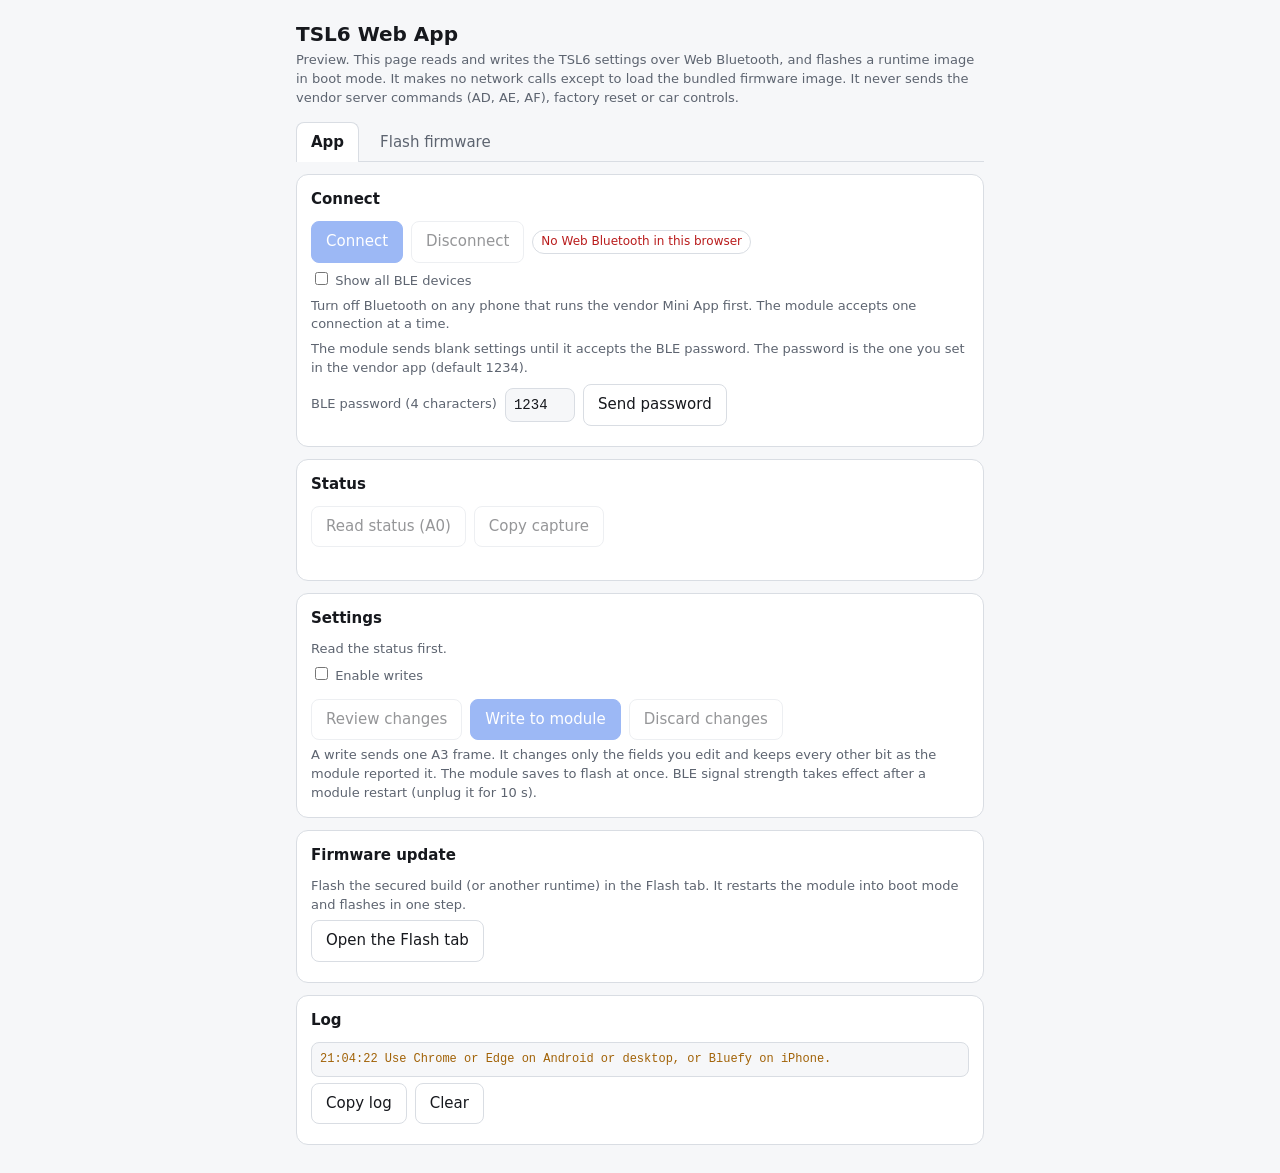
==== commit 11832ce7: "refactor(app): serve the web app as the site index Replace the recovery page with the app (its Flash" ====
--- a/public/index.html
+++ b/public/index.html
@@ -47,7 +47,7 @@
 <body>
 <main>
 <h1>TSL6 Web App</h1>
-<p class="sub">This page reads and writes the TSL6 settings over Web Bluetooth, and flashes a runtime image in boot mode. It makes no network calls except to load the bundled firmware image. It never sends the vendor server commands (AD, AE, AF), factory reset or car controls.</p>
+<p class="sub">Preview. This page reads and writes the TSL6 settings over Web Bluetooth, and flashes a runtime image in boot mode. It makes no network calls except to load the bundled firmware image. It never sends the vendor server commands (AD, AE, AF), factory reset or car controls.</p>
 <nav class="tabs">
   <button class="tab active" data-tab="app">App</button>
   <button class="tab" data-tab="flash">Flash firmware</button>
@@ -559,10 +559,8 @@
   for (const b of document.querySelectorAll(".tab")) b.classList.toggle("active", b.dataset.tab === name);
   $("tabApp").hidden = name !== "app";
   $("tabFlash").hidden = name !== "flash";
-  try { history.replaceState(null, "", name === "flash" ? "#flash" : location.pathname + location.search); } catch (_) {}
 }
 for (const b of document.querySelectorAll(".tab")) b.onclick = () => showTab(b.dataset.tab);
-if (location.hash === "#flash") showTab("flash"); // the old recovery site redirects here
 
 const inRuntime = () => !!(lastStatus && lastStatus.length >= 18 && (lastStatus[3] & 1));
 const inBoot = () => !!(lastStatus && lastStatus.length >= 16 && !(lastStatus[3] & 1));
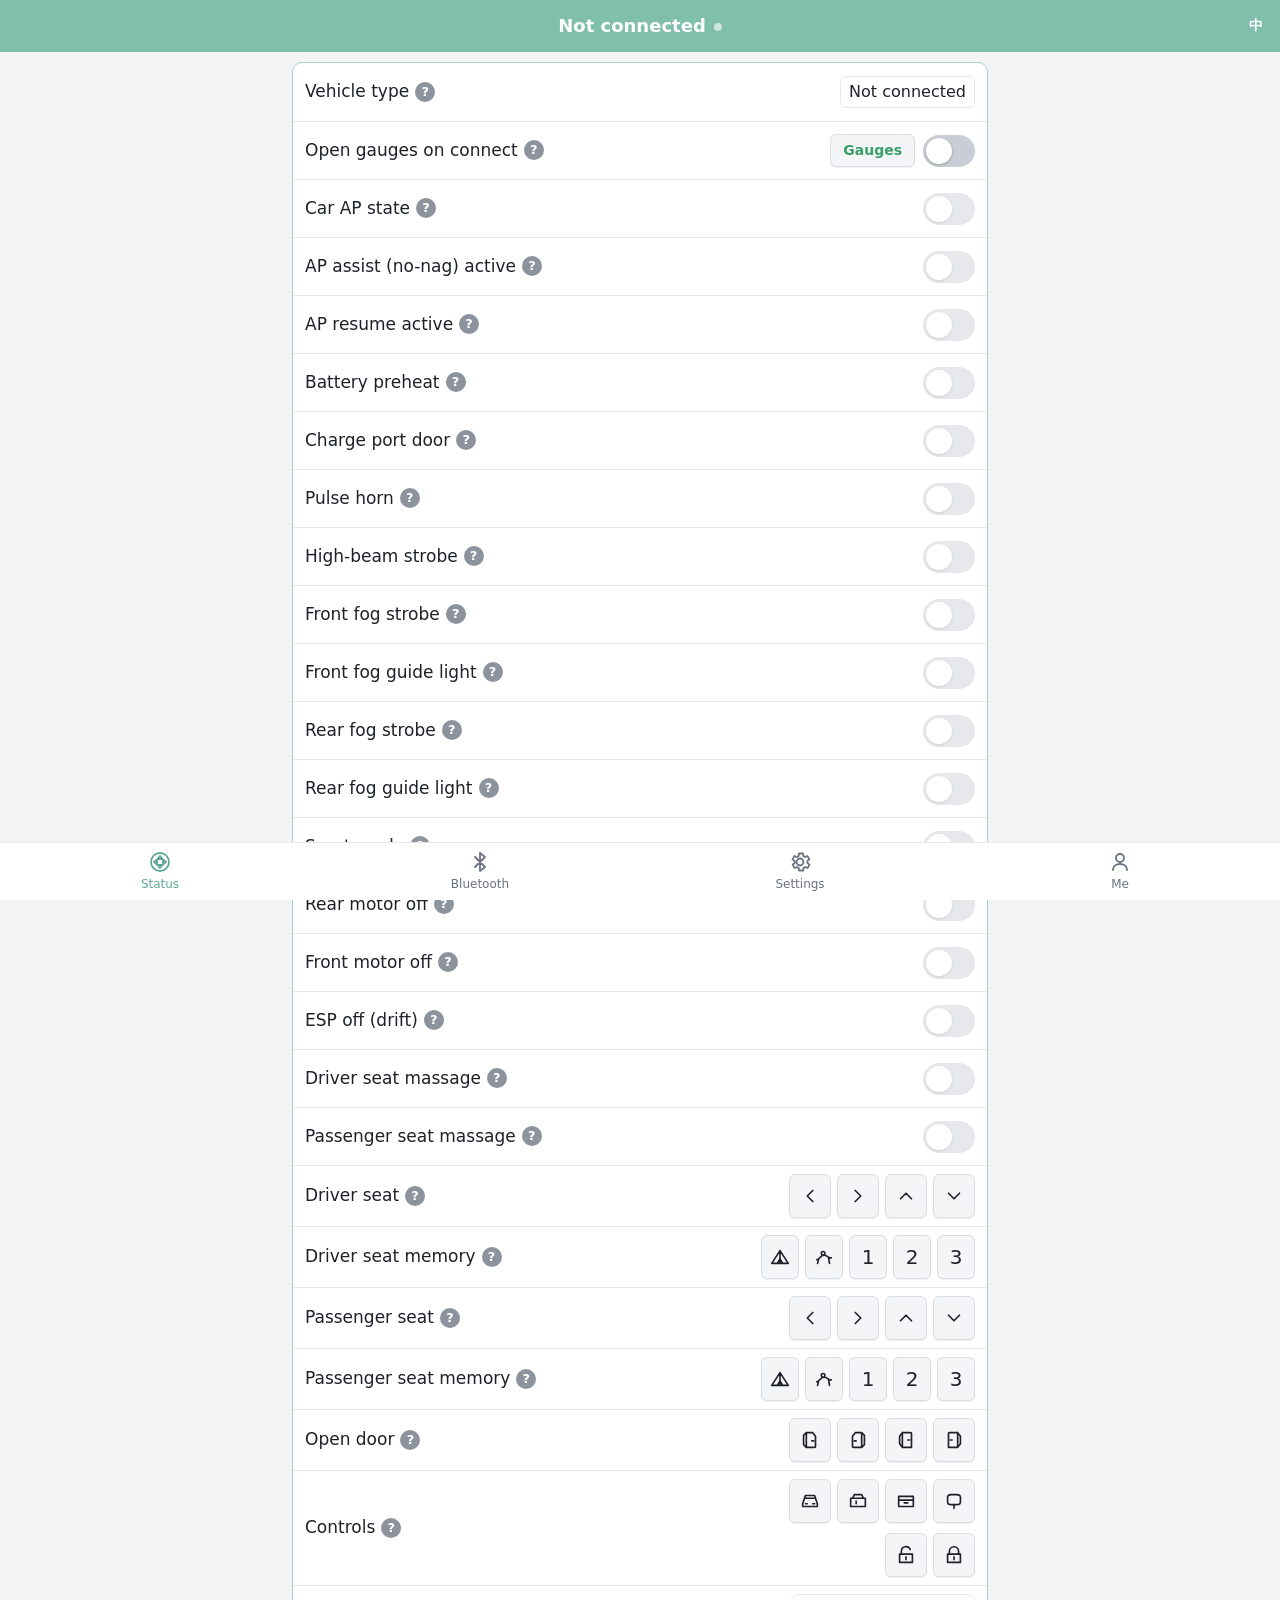
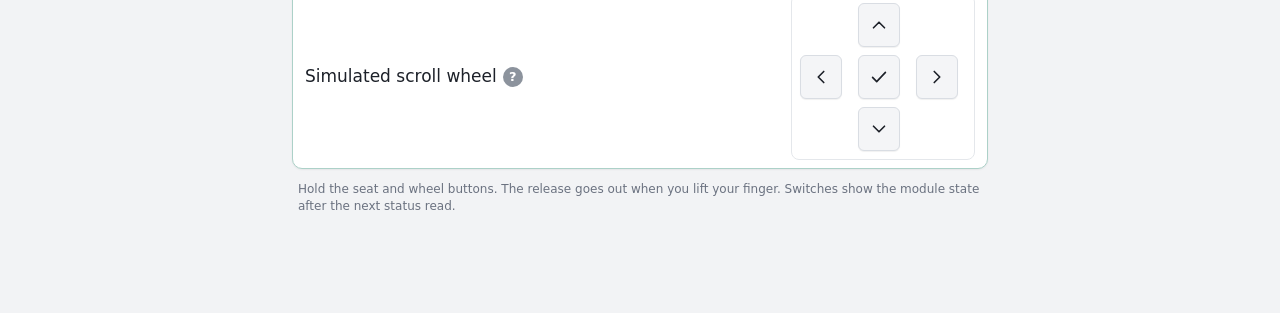
==== commit 46dcb4d3: "feat(app): rebuild the web app like the vendor mini app index.html is now a Mini App style shell wit" ====
--- a/public/index.html
+++ b/public/index.html
@@ -3,873 +3,21 @@
 <head>
 <meta charset="utf-8">
 <meta name="viewport" content="width=device-width,initial-scale=1,viewport-fit=cover">
+<script>
+// Old recovery links end in #flash. Forward them to the flasher before anything else loads.
+if (location.hash === "#flash") location.replace("flash.html#flash");
+</script>
 <title>TSL6 Web App</title>
-<style>
-:root{--bg:#f6f7f9;--card:#fff;--fg:#16181d;--muted:#5d6470;--line:#d9dde3;--accent:#2563eb;--accent-fg:#fff;--ok:#15803d;--bad:#b91c1c;--warn:#a16207;--mono:ui-monospace,SFMono-Regular,Menlo,Consolas,monospace}
-@media (prefers-color-scheme:dark){:root:not([data-theme="light"]){--bg:#0f1115;--card:#171a21;--fg:#e8eaee;--muted:#9aa3b0;--line:#2a2f39;--accent:#3b82f6;--ok:#4ade80;--bad:#f87171;--warn:#facc15}}
-*{box-sizing:border-box}
-body{margin:0;background:var(--bg);color:var(--fg);font:15px/1.45 system-ui,-apple-system,Segoe UI,Roboto,sans-serif}
-main{max-width:720px;margin:0 auto;padding:16px}
-h1{font-size:20px;margin:4px 0 2px}
-.sub{color:var(--muted);margin:0 0 14px;font-size:13px}
-section{background:var(--card);border:1px solid var(--line);border-radius:12px;padding:14px;margin:0 0 12px}
-h2{font-size:15px;margin:0 0 10px}
-h3{font-size:13px;margin:14px 0 6px;color:var(--muted);text-transform:uppercase;letter-spacing:.04em}
-button{font:inherit;border:1px solid var(--line);background:var(--card);color:var(--fg);border-radius:8px;padding:9px 14px;cursor:pointer}
-button.primary{background:var(--accent);border-color:var(--accent);color:var(--accent-fg)}
-button:disabled{opacity:.45;cursor:not-allowed}
-input{font:14px var(--mono);padding:8px;border:1px solid var(--line);border-radius:8px;background:var(--bg);color:var(--fg)}
-.row{display:flex;flex-wrap:wrap;gap:8px;align-items:center;margin:6px 0}
-label{font-size:13px;color:var(--muted)}
-.pill{font-size:12px;padding:2px 8px;border-radius:99px;border:1px solid var(--line)}
-.ok{color:var(--ok)}.bad{color:var(--bad)}.warn{color:var(--warn)}
-table{width:100%;border-collapse:collapse;font-size:14px}
-td{padding:6px 4px;border-top:1px solid var(--line);vertical-align:top}
-td.k{color:var(--muted);width:46%}
-td.raw{font:12px var(--mono);color:var(--muted);text-align:right;white-space:nowrap;width:1%}
-tr.sub td.k{padding-left:18px}
-tr.changed td{background:color-mix(in srgb,var(--accent) 12%,transparent)}
-select{font:inherit;font-size:14px;max-width:100%;padding:6px;border:1px solid var(--line);border-radius:8px;background:var(--bg);color:var(--fg)}
-.kv{font:12.5px var(--mono);word-break:break-all;color:var(--muted);white-space:pre-wrap}
-#log{font:12px/1.4 var(--mono);white-space:pre-wrap;word-break:break-all;max-height:280px;overflow:auto;background:var(--bg);border:1px solid var(--line);border-radius:8px;padding:8px;margin:0}
-.note{font-size:13px;color:var(--muted);margin:6px 0 0}
-a{color:var(--accent)}
-code{font-family:var(--mono);font-size:.92em}
-button.danger{background:var(--bad);border-color:var(--bad);color:#fff}
-progress{width:100%;height:14px}
-input[type=text]{width:100%}
-input[type=file]{font-size:13px;max-width:100%;border:0;padding:0;background:none}
-.tabs{display:flex;gap:6px;margin:0 0 12px;border-bottom:1px solid var(--line)}
-.tab{border:1px solid transparent;border-bottom:0;border-radius:8px 8px 0 0;background:none;color:var(--muted);margin-bottom:-1px}
-.tab.active{background:var(--card);border-color:var(--line);color:var(--fg);font-weight:600}
-</style>
+<meta name="theme-color" content="#7fbfab">
+<link rel="icon" href="data:,">
+<link rel="stylesheet" href="app/app.css">
 </head>
 <body>
-<main>
-<h1>TSL6 Web App</h1>
-<p class="sub">Preview. This page reads and writes the TSL6 settings over Web Bluetooth, and flashes a runtime image in boot mode. It makes no network calls except to load the bundled firmware image. It never sends the vendor server commands (AD, AE, AF), factory reset or car controls.</p>
-<nav class="tabs">
-  <button class="tab active" data-tab="app">App</button>
-  <button class="tab" data-tab="flash">Flash firmware</button>
-</nav>
-
-<section>
-  <h2>Connect</h2>
-  <div class="row">
-    <button class="primary" id="btnConnect">Connect</button>
-    <button id="btnDisconnect" disabled>Disconnect</button>
-    <span class="pill" id="connState">Not connected</span>
-  </div>
-  <div class="row">
-    <label><input type="checkbox" id="showAll"> Show all BLE devices</label>
-  </div>
-  <p class="note">Turn off Bluetooth on any phone that runs the vendor Mini App first. The module accepts one connection at a time.</p>
-  <p class="note">The module sends blank settings until it accepts the BLE password. The password is the one you set in the vendor app (default 1234).</p>
-  <div class="row" id="pwRow" hidden>
-    <label for="pw">BLE password (4 characters)</label>
-    <input id="pw" value="1234" maxlength="4" size="6" autocomplete="off">
-    <button id="btnPw">Send password</button>
-  </div>
-</section>
-
-<div id="tabApp">
-<section>
-  <h2>Status</h2>
-  <div class="row">
-    <button id="btnStatus" disabled>Read status (A0)</button>
-    <button id="btnCopy" disabled>Copy capture</button>
-  </div>
-  <table id="statusTbl"></table>
-  <p class="kv" id="rawOut"></p>
-</section>
-
-<section>
-  <h2>Settings</h2>
-  <p class="note" id="settingsNote">Read the status first.</p>
-  <div class="row"><label><input type="checkbox" id="wEnable"> Enable writes</label></div>
-  <div id="settings"></div>
-  <p class="kv" id="diff"></p>
-  <div class="row">
-    <button id="btnReview" disabled>Review changes</button>
-    <button class="primary" id="btnWrite" disabled>Write to module</button>
-    <button id="btnDiscard" disabled>Discard changes</button>
-  </div>
-  <p class="note">A write sends one A3 frame. It changes only the fields you edit and keeps every other bit as the module reported it. The module saves to flash at once. BLE signal strength takes effect after a module restart (unplug it for 10 s).</p>
-</section>
-
-<section>
-  <h2>Firmware update</h2>
-  <p class="note">Flash the secured build (or another runtime) in the Flash tab. It restarts the module into boot mode and flashes in one step.</p>
-  <div class="row"><button id="btnGoFlash">Open the Flash tab</button></div>
-</section>
-</div>
-
-<div id="tabFlash" hidden>
-<section>
-  <h2>1. Firmware image</h2>
-  <div class="row"><button class="primary" id="btnLoadSecured">Load secured build</button></div>
-  <p class="note"><b>Use this one.</b> The original June 2026 firmware has a <b>backdoor</b>: a fixed vendor password that opens every TSL6 module over Bluetooth, whatever password you set. The secured build is the same firmware with the backdoor removed. Only your own password opens the module.</p>
-  <h3>Original build</h3>
-  <div class="row">
-    <input type="password" id="origPass" placeholder="Passphrase" autocomplete="off" spellcheck="false" style="flex:1;min-width:160px">
-    <button id="btnLoadDump">Load original (June 2026 dump)</button>
-  </div>
-  <p class="note">The original build <b>has the backdoor</b>. It needs a passphrase to load. If you want the passphrase for the original (backdoor) build, contact me: <a href="https://github.com/n0k0m3">n0k0m3 on GitHub</a>.</p>
-  <h3>Other image</h3>
-  <div class="row"><input type="file" id="file" accept=".bin,.json,application/octet-stream,application/json"></div>
-  <div id="imgOut" class="kv"></div>
-</section>
-
-<section>
-  <h2>2. Flash</h2>
-  <p class="note">The bootloader waits only about 10 s for an update after the restart. So the page does it in one step: restart into boot mode, reconnect, start the update at once.</p>
-  <div class="row"><label><input type="checkbox" id="confirm"> I understand that this writes flash. The car is parked and awake.</label></div>
-  <div class="row">
-    <button id="btnAuto" class="danger" disabled>Enter boot mode and flash</button>
-    <span class="pill" id="bootState">No status yet</span>
-  </div>
-  <p class="note">If the page cannot reconnect by itself, tap <b>Connect</b> at once and pick <code>TSL6-BOOT</code>. The flash then starts by itself. If you miss the 10 s, the module goes back to normal. Start again.</p>
-  <progress id="prog" max="1" value="0"></progress>
-  <div id="flashOut" class="kv"></div>
-  <p class="note">72 pages take about 5–6 min in Bluefy at 20 bytes per write. After the update starts, the module stays in boot mode until a flash finishes. If a flash fails, connect to <code>TSL6-BOOT</code> and use the button below.</p>
-  <h3>Module already in boot mode</h3>
-  <label for="modId">Module ID (from the boot-mode status)</label>
-  <input type="text" id="modId" maxlength="24" autocomplete="off" spellcheck="false" placeholder="filled in from the boot-mode status">
-  <div id="uidOut" class="kv"></div>
-  <div class="row"><button id="btnFlash" class="danger" disabled>Flash runtime</button></div>
-</section>
-
-<section>
-  <h2>Advanced</h2>
-  <div class="row">
-    <label>Bytes per BLE write
-      <select id="chunk"><option>20</option><option>60</option><option>120</option><option>180</option><option>240</option></select>
-    </label>
-    <span class="note" id="chunkNote"></span>
-    <label>Write type
-      <select id="wtype"><option value="auto">auto</option><option value="resp">with response</option><option value="noresp">without response</option></select>
-    </label>
-  </div>
-</section>
-</div>
-
-<section>
-  <h2>Log</h2>
-  <pre id="log"></pre>
-  <div class="row"><button id="btnCopyLog">Copy log</button><button id="btnClearLog">Clear</button></div>
-</section>
-</main>
-
-<script type="module">
-import { FIELDS, decodeStatus, decodeSettings, encodeSettings, optionsFor, appliesTo, writeBlocker, settingsEchoMatches, hex } from "./lib/tsl6-settings.js";
-
-const SVC = "0000fff0-0000-1000-8000-00805f9b34fb";
-const CHUNK = 20;
-const $ = id => document.getElementById(id);
-const sleep = ms => new Promise(r => setTimeout(r, ms));
-
-function log(msg, cls) {
-  const t = new Date().toTimeString().slice(0, 8);
-  const line = document.createElement("span");
-  if (cls) line.className = cls;
-  line.textContent = `${t} ${msg}\n`;
-  $("log").appendChild(line);
-  $("log").scrollTop = $("log").scrollHeight;
-}
-
-// ---------------------------------------------------------------- framing
-function encode(cmd, payload = new Uint8Array(0)) {
-  const n = payload.length;
-  const f = new Uint8Array(6 + n);
-  f.set([0x55, 0x7f, cmd, n >> 8, n & 0xff]);
-  f.set(payload, 5);
-  let s = 0;
-  for (let i = 2; i < 5 + n; i++) s += f[i];
-  f[5 + n] = s & 0xff;
-  return f;
-}
-
-class Decoder {
-  constructor() { this.buf = []; this.last = 0; }
-  feed(data) {
-    const now = Date.now();
-    if (now - this.last >= 500) this.buf = []; // same 500 ms reset as the vendor app
-    this.last = now;
-    for (const b of data) this.buf.push(b);
-    const out = [];
-    for (;;) {
-      let start = -1;
-      for (let i = 0; i + 1 < this.buf.length; i++) if (this.buf[i] === 0x55 && this.buf[i + 1] === 0x7f) { start = i; break; }
-      if (start < 0) { this.buf = this.buf.at(-1) === 0x55 ? [0x55] : []; return out; }
-      this.buf.splice(0, start);
-      if (this.buf.length < 6) return out;
-      const n = (this.buf[3] << 8) | this.buf[4];
-      if (n > 4096) { this.buf.splice(0, 2); continue; }
-      if (this.buf.length < 6 + n) return out;
-      const f = this.buf.splice(0, 6 + n);
-      let s = 0;
-      for (let i = 2; i < 5 + n; i++) s += f[i];
-      if ((s & 0xff) !== f[5 + n]) { log(`bad checksum, frame dropped: ${hex(f, " ")}`, "warn"); continue; }
-      out.push({ cmd: f[2], payload: new Uint8Array(f.slice(5, 5 + n)) });
-    }
-  }
-}
-
-// ---------------------------------------------------------------- BLE
-let device = null, chr = null, txChr = null, decoder = new Decoder(), waiter = null, busy = false;
-let lastStatus = null;
-
-function onFrame(fr) {
-  if (fr.cmd !== 0x57) log(`rx ${fr.cmd.toString(16).toUpperCase()} (${fr.payload.length}) ${hex(fr.payload, " ")}`);
-  if (fr.cmd === 0xa8 && fr.payload[0] === 0xff) { $("pwRow").hidden = false; log("module asks for the BLE password", "warn"); return; }
-  if (fr.cmd === 0xa8) {
-    const ok = fr.payload[0] === 1;
-    log(ok ? "BLE password OK" : "BLE password wrong", ok ? "ok" : "bad");
-    if (ok) setTimeout(readStatus, 200);
-    return;
-  }
-  if (waiter && waiter.cmds.includes(fr.cmd)) { const w = waiter; waiter = null; w.resolve(fr); return; }
-  if (fr.cmd === 0xa0 || fr.cmd === 0xa1 || fr.cmd === 0xa3) showStatus(fr.payload);
-}
-
-function onNotify(e) {
-  const v = e.target.value;
-  for (const fr of decoder.feed(new Uint8Array(v.buffer, v.byteOffset, v.byteLength))) onFrame(fr);
-}
-
-// Largest write for the platform. The page cannot read the link MTU, so this is a guess:
-// iOS/macOS ask for MTU 185 (max 182 per write); others reach 247 (max 244, the vendor app's cap).
-// Use 180 / 240 for a small margin.
-function platformChunk() {
-  const ua = navigator.userAgent || "";
-  const apple = /iPhone|iPad|iPod|Macintosh|Mac OS X/.test(ua);
-  return { size: apple ? 180 : 240, name: apple ? "Apple (MTU 185)" : "Android/desktop (MTU 247)" };
-}
-
-// Drop to 20 bytes (always safe) after a failure with large writes.
-function fallbackChunk(why) {
-  if (+$("chunk").value <= CHUNK) return false;
-  log(`${why}: bytes per BLE write ${$("chunk").value} -> ${CHUNK}`, "warn");
-  $("chunk").value = String(CHUNK);
-  $("chunkNote").textContent = `Dropped to ${CHUNK} after a failure.`;
-  return true;
-}
-
-async function writeFrame(frame) {
-  if (frame[2] !== 0x57) log(`tx ${hex(frame, " ")}`); // flash pages are too long to log
-  const size = +$("chunk").value || CHUNK;
-  const p = txChr.properties;
-  const mode = $("wtype").value;
-  const useResp = mode === "resp" || (mode === "auto" && (!p || p.write));
-  try {
-    for (let i = 0; i < frame.length; i += size) {
-      const part = frame.slice(i, i + size);
-      if (useResp && typeof txChr.writeValueWithResponse === "function") await txChr.writeValueWithResponse(part);
-      else if (!useResp && typeof txChr.writeValueWithoutResponse === "function") await txChr.writeValueWithoutResponse(part);
-      else await txChr.writeValue(part);
-    }
-  } catch (e) {
-    if (!chr || !fallbackChunk(`write failed (${e.message})`)) throw e;
-    await sleep(600); // let the module's frame parser time out (500 ms) before the full resend
-    return writeFrame(frame);
-  }
-}
-
-// Resolves with the reply frame {cmd, payload}, or null.
-async function request(cmd, payload, timeoutMs, tries, replyCmds = [cmd]) {
-  for (let a = 1; a <= tries; a++) {
-    if (!chr) throw new Error("not connected");
-    const got = new Promise(resolve => { waiter = { cmds: replyCmds, resolve }; });
-    await writeFrame(encode(cmd, payload));
-    const res = await Promise.race([got, sleep(timeoutMs).then(() => null)]);
-    if (res !== null) return res;
-    waiter = null;
-    log(`0x${cmd.toString(16)}: no reply (try ${a}/${tries})`, "warn");
-  }
-  return null;
-}
-
-$("btnPw").onclick = async () => {
-  const key = $("pw").value;
-  if (!/^[\x20-\x7e]{4}$/.test(key)) { log("password must be 4 ASCII characters", "bad"); return; }
-  try { await writeFrame(encode(0xa8, new Uint8Array([...key].map(c => c.charCodeAt(0))))); }
-  catch (e) { log(`password send failed: ${e.message}`, "bad"); }
-};
-
-function setConn(text, cls) {
-  $("connState").textContent = text;
-  $("connState").className = "pill " + (cls || "");
-}
-
-function refresh() {
-  const c = !!chr;
-  $("btnConnect").disabled = c || busy || !navigator.bluetooth;
-  $("btnDisconnect").disabled = !c;
-  $("btnStatus").disabled = !c || busy;
-  $("btnCopy").disabled = !lastStatus;
-  const n = Object.keys(pending).length;
-  const canEdit = !!base && $("wEnable").checked && !writeBlocker(base);
-  $("btnReview").disabled = !c || busy || !canEdit || n === 0;
-  $("btnReview").textContent = n ? `Review changes (${n})` : "Review changes";
-  $("btnWrite").disabled = !c || busy || !canEdit || n === 0 || !reviewed;
-  $("btnDiscard").disabled = busy || n === 0;
-  $("btnAuto").disabled = !c || busy || armed || !inRuntime() || !pages || !$("confirm").checked;
-  $("btnFlash").disabled = !c || busy || armed || !inBoot() || !pages || !uid14($("modId").value) || !$("confirm").checked;
-}
-
-const watched = new WeakSet();
-
-function onDisconnected() {
-  chr = null; txChr = null; lastStatus = null;
-  $("pwRow").hidden = true;
-  setConn(`Disconnected: ${device.name || device.id}`, "warn");
-  log("disconnected", "warn");
-  if (waiter) { const w = waiter; waiter = null; w.resolve(null); }
-  refresh();
-}
-
-// Open GATT on `device`, start notifications, read the status. Runs an armed flash if the module is in boot mode.
-async function attach() {
-  if (!watched.has(device)) { device.addEventListener("gattserverdisconnected", onDisconnected); watched.add(device); }
-  setConn("Connecting...");
-  const server = await device.gatt.connect();
-  const svc = await server.getPrimaryService(SVC);
-  const chars = await svc.getCharacteristics();
-  const short = c => String(c.uuid).toLowerCase().slice(4, 8);
-  chr = chars.find(c => short(c) === "fff1") || chars[0];
-  txChr = chr;
-  chr.addEventListener("characteristicvaluechanged", onNotify);
-  await chr.startNotifications();
-  setConn(`Connected: ${device.name || device.id}`, "ok");
-  lastStatus = null;
-  log(`connected: ${device.name || "(no name)"}, notifications on`, "ok");
-  refresh();
-  await readStatus();
-  void runArmedFlash(); // starts only if armed and the status shows boot mode
-}
-
-$("btnConnect").onclick = async () => {
-  try {
-    const opts = $("showAll").checked
-      ? { acceptAllDevices: true, optionalServices: [SVC] }
-      : { filters: [{ services: [SVC] }, { namePrefix: "TSL" }, { namePrefix: "FFKJ" }], optionalServices: [SVC] };
-    device = await navigator.bluetooth.requestDevice(opts);
-    log(`selected: ${device.name || "(no name)"}`);
-    await attach();
-  } catch (e) {
-    log(`connect failed: ${e.name}: ${e.message}`, "bad");
-    setConn("Not connected");
-    chr = null; txChr = null;
-  }
-  refresh();
-};
-
-$("btnDisconnect").onclick = () => { if (device && device.gatt.connected) device.gatt.disconnect(); };
-$("btnStatus").onclick = () => readStatus();
-
-async function readStatus() {
-  busy = true; refresh();
-  try {
-    const r = await request(0xa0, new Uint8Array(0), 2000, 3);
-    if (r === null) log("no A0 reply", "warn"); else showStatus(r.payload);
-  } catch (e) { log(`status failed: ${e.message}`, "bad"); }
-  busy = false; refresh();
-}
-
-$("btnCopy").onclick = async () => {
-  const s = decodeStatus(lastStatus);
-  const text = JSON.stringify({
-    page: "tsl6-app-preview",
-    time: new Date().toISOString(),
-    device: device ? device.name : null,
-    length: lastStatus.length,
-    a0: hex(lastStatus, " "),
-    settings: decodeSettings(lastStatus),
-    typeHint: s.typeHint, bootVer: s.bootVer, runVer: s.runVer, flags: s.flags,
-  }, null, 1);
-  try { await navigator.clipboard.writeText(text); log("capture copied", "ok"); }
-  catch { $("rawOut").textContent += "\n\n" + text; log("clipboard blocked: capture shown under the status table", "warn"); }
-};
-
-// ---------------------------------------------------------------- views
-function row(tbl, k, v, raw, cls) {
-  const tr = tbl.insertRow();
-  if (cls) tr.className = cls;
-  const a = tr.insertCell(); a.className = "k"; a.textContent = k;
-  const b = tr.insertCell(); b.textContent = v;
-  const c = tr.insertCell(); c.className = "raw"; c.textContent = raw ?? "";
-}
-
-function showStatus(p) {
-  lastStatus = p;
-  const s = decodeStatus(p);
-  showMode(p, s);
-  const t = $("statusTbl");
-  t.innerHTML = "";
-  row(t, "Payload length", `${p.length} bytes`);
-  row(t, "Device type hint (byte 0)", String(s.typeHint), hex([s.typeHint]));
-  row(t, "Bootloader / runtime major", `${s.bootVer} / ${s.runVer}`, hex([s.bootVer, s.runVer]));
-  row(t, "Mode (byte 3 bit 0)", s.runtimeOk ? "Runtime running" : "Update (boot) mode", hex([s.flags]));
-  if (s.moduleId) row(t, "Module ID", s.moduleId);
-  if (s.mac) row(t, "MAC (app view)", s.mac);
-  if ("on" in s) {
-    row(t, "No-nag active (byte 19 bit 0)", s.noNagActive ? "Yes" : "No", hex([s.on]));
-    row(t, "Timer", `${(s.timerMs / 1000).toFixed(1)} s`, `${s.timerMs} ms`);
-    row(t, "CAN1 / CAN2 / CAN3 (byte 23)", s.can.map(x => x ? "on" : "off").join(" / "), hex([s.dat1]));
-    row(t, "fxp / dat0", `${s.fxp} / ${s.dat0}`);
-  }
-  if (s.blePassword !== undefined) row(t, "BLE password (bytes 36-39)", s.blePassword.replace(/[^\x20-\x7e]/g, "?"));
-  if (s.vin !== undefined) row(t, "VIN", s.vin || "(none)");
-  $("rawOut").textContent = `A0 payload (${p.length} bytes):\n${hex(p, " ")}`;
-  showSettings(p, s);
-  refresh();
-}
-
-// ---------------------------------------------------------------- settings editor
-let base = null;      // status payload that the editor is based on (authenticated, 76 bytes)
-let pending = {};     // field id -> new raw value
-let reviewed = false;
-
-function currentValues() { return { ...decodeSettings(base), ...pending }; }
-
-function setPending(id, raw) {
-  const orig = decodeSettings(base);
-  const apply = (k, v) => { if (orig[k] === v) delete pending[k]; else pending[k] = v; };
-  apply(id, raw);
-  // Vendor rule: AP resume and EAP assist exclude each other.
-  if (id === "apAutoOpenType" && raw > 0) apply("fsd", 0);
-  if (id === "fsd" && raw > 0) apply("apAutoOpenType", 0);
-  reviewed = false;
-  $("diff").textContent = "";
-  renderSettings();
-}
-
-function showSettings(p, s) {
-  const box = $("settings");
-  box.innerHTML = "";
-  base = null;
-  if (p.length < 25) {
-    $("settingsNote").textContent = `The payload has ${p.length} bytes. Settings start at byte 24. Nothing decoded.`;
-    refresh();
-    return;
-  }
-  const block = writeBlocker(p);
-  if (block && block.startsWith("the status is blank")) {
-    $("settingsNote").textContent = "The module hides the settings until it accepts the BLE password. Send the password in step 1. The page then reads the status again.";
-    refresh();
-    return;
-  }
-  if (Object.keys(pending).length) log(`new status received: ${Object.keys(pending).length} unsaved change(s) discarded`, "warn");
-  pending = {}; reviewed = false; $("diff").textContent = "";
-  base = Uint8Array.from(p);
-  $("settingsNote").innerHTML = `Decoded with the vendor layout for TSL types. The byte-0 type hint is <code>${s.typeHint}</code>. The vendor app gets the real type from its server, so fields marked "type?" may not apply.` +
-    (block ? ` <span class="bad">Writes are off: ${block}.</span>` : "");
-  renderSettings();
-}
-
-function renderSettings() {
-  const box = $("settings");
-  box.innerHTML = "";
-  if (!base) { refresh(); return; }
-  const hw = base[0];
-  const orig = decodeSettings(base);
-  const vals = currentValues();
-  const canEdit = $("wEnable").checked && !writeBlocker(base);
-  const groups = [["scroll", "Scroll (nag)"], ["basic", "Basic"], ["car", "Vehicle functions (change how the car behaves)"], ["lab", "Vendor lab functions (read-only here)"]];
-  for (const [g, title] of groups) {
-    const h = document.createElement("h3"); h.textContent = title; box.appendChild(h);
-    const t = document.createElement("table"); box.appendChild(t);
-    for (const f of FIELDS.filter(f => f.group === g)) {
-      if (!(f.id in vals)) continue;
-      const opts = optionsFor(f, vals, hw).slice();
-      if (!opts.some(o => o[0] === vals[f.id])) opts.push([vals[f.id], `Unknown value ${vals[f.id]}`]);
-      const tr = t.insertRow();
-      if (f.parent) tr.className = "sub";
-      const a = tr.insertCell(); a.className = "k"; a.textContent = f.label + (appliesTo(f, hw) ? "" : " (type?)");
-      const b = tr.insertCell();
-      const c = tr.insertCell(); c.className = "raw"; c.textContent = `B${f.byte}:${vals[f.id]}`;
-      if (canEdit && g !== "lab") {
-        const sel = document.createElement("select");
-        for (const [v, label] of opts) {
-          const o = document.createElement("option");
-          o.value = String(v); o.textContent = label; o.selected = v === vals[f.id];
-          sel.appendChild(o);
-        }
-        sel.onchange = () => setPending(f.id, Number(sel.value));
-        b.appendChild(sel);
-        if (f.id in pending) { tr.className += " changed"; c.textContent = `B${f.byte}:${orig[f.id]}→${vals[f.id]}`; }
-      } else {
-        b.textContent = opts.find(o => o[0] === vals[f.id])[1];
-      }
-    }
-  }
-  refresh();
-}
-
-function describeChanges() {
-  const orig = decodeSettings(base);
-  const vals = currentValues();
-  return Object.keys(pending).map(id => {
-    const f = FIELDS.find(x => x.id === id);
-    const name = v => { const o = optionsFor(f, vals, base[0]).find(x => x[0] === v) || optionsFor(f, orig, base[0]).find(x => x[0] === v); return o ? o[1] : `value ${v}`; };
-    return `${f.label}: ${name(orig[id])} → ${name(vals[id])}`;
-  });
-}
-
-$("wEnable").onchange = () => { reviewed = false; $("diff").textContent = ""; renderSettings(); };
-$("btnDiscard").onclick = () => { pending = {}; reviewed = false; $("diff").textContent = ""; renderSettings(); };
-$("btnReview").onclick = () => {
-  const lines = describeChanges();
-  let out;
-  try { out = encodeSettings(base, currentValues(), base[0]); }
-  catch (e) { $("diff").textContent = `Cannot build the write: ${e.message}`; return; }
-  const block = writeBlocker(out);
-  if (block) { $("diff").textContent = `Cannot write: ${block}`; return; }
-  const bytes = [];
-  for (let i = 24; i < 75; i++) if (i < 40 || i >= 59) if (out[i] !== base[i]) bytes.push(`B${i}: ${hex([base[i]])} → ${hex([out[i]])}`);
-  $("diff").textContent = `Changes:\n${lines.join("\n")}\n\nBytes:\n${bytes.join("\n")}\n\nTap "Write to module" to send them.`;
-  reviewed = true;
-  refresh();
-};
-$("btnWrite").onclick = async () => {
-  if (!reviewed || !base) return;
-  let out;
-  try { out = encodeSettings(base, currentValues(), base[0]); }
-  catch (e) { log(`write not sent: ${e.message}`, "bad"); return; }
-  const block = writeBlocker(out);
-  if (block) { log(`write not sent: ${block}`, "bad"); return; }
-  busy = true; reviewed = false; refresh();
-  try {
-    log(`A3 write: ${describeChanges().join("; ")}`);
-    // The runtime answers a good A3 with a fresh status as an A0 frame.
-    const reply = await request(0xa3, out, 3000, 1, [0xa0, 0xa3]);
-    if (reply === null) log("no reply to the write. Read the status to check what the module has.", "warn");
-    else {
-      const ok = settingsEchoMatches(out, reply.payload);
-      log(ok ? "write confirmed: the module reports the new settings" : "the module reports different settings than sent. The write may have been rejected.", ok ? "ok" : "bad");
-      pending = {};
-      showStatus(reply.payload);
-    }
-  } catch (e) { log(`write failed: ${e.message}`, "bad"); }
-  busy = false; refresh();
-};
-
-// ---------------------------------------------------------------- tabs and mode
-function showTab(name) {
-  for (const b of document.querySelectorAll(".tab")) b.classList.toggle("active", b.dataset.tab === name);
-  $("tabApp").hidden = name !== "app";
-  $("tabFlash").hidden = name !== "flash";
-}
-for (const b of document.querySelectorAll(".tab")) b.onclick = () => showTab(b.dataset.tab);
-
-const inRuntime = () => !!(lastStatus && lastStatus.length >= 18 && (lastStatus[3] & 1));
-const inBoot = () => !!(lastStatus && lastStatus.length >= 16 && !(lastStatus[3] & 1));
-
-function showMode(p, s) {
-  if (p.length < 4) return;
-  if (s.runtimeOk) {
-    $("pwRow").hidden = false;
-    $("bootState").textContent = "Runtime mode: not in boot mode";
-    $("bootState").className = "pill warn";
-    setConn(`Connected: ${device ? device.name || device.id : "?"} (runtime)`, "ok");
-  } else {
-    $("pwRow").hidden = true;
-    $("bootState").textContent = "Boot mode: ready to flash";
-    $("bootState").className = "pill ok";
-    setConn(`Connected: ${device ? device.name || device.id : "?"} (boot mode)`, "warn");
-    if (s.moduleId && !$("modId").value) { $("modId").value = s.moduleId; updUid(); }
-    $("settingsNote").textContent = "The module is in boot mode. Flash a runtime in the Flash tab.";
-    showTab("flash");
-  }
-}
-
-// ---------------------------------------------------------------- one-step update (runtime 0x55, then bootloader)
-// Runtime 0x55 handler (0x9CA6): target 01 + UID14 (status bytes 4-17), no password. It replies 55 01,
-// drops BLE after 200 ms, sets boot flag mode 1 and resets after 400 ms.
-// Bootloader with mode 1 jumps back to the runtime after about 10 s (16000 ticks) unless a valid 0x53 arrives.
-// So the page arms the flash, reconnects at once, and starts the update as soon as it sees boot mode.
-let armed = false, armedUntil = 0;
-
-$("btnGoFlash").onclick = () => showTab("flash");
-
-async function runArmedFlash() {
-  if (!armed) return;
-  if (Date.now() > armedUntil) { armed = false; log("armed flash expired", "warn"); refresh(); return; }
-  if (!inBoot()) {
-    if (inRuntime()) {
-      armed = false;
-      log("the module is back in normal mode (the 10 s boot window passed). Tap \"Enter boot mode and flash\" again", "warn");
-      $("flashOut").textContent = "The module went back to normal mode. Start again.";
-      refresh();
-    }
-    return;
-  }
-  armed = false;
-  log("boot mode seen: starting the flash now", "ok");
-  await runFlash();
-}
-
-async function startAuto() {
-  if (!inRuntime() || !pages) return;
-  const arg = new Uint8Array(15);
-  arg[0] = 1;
-  arg.set(lastStatus.slice(4, 18), 1);
-  armed = true; armedUntil = Date.now() + 60000;
-  $("modId").value = ""; updUid();
-  busy = true; refresh();
-  try {
-    const r = await request(0x55, arg, 1500, 1);
-    log(r ? `55 reply ${hex(r.payload, " ")}: the module restarts into boot mode` : "no 55 reply. The module may already be restarting", r ? "ok" : "warn");
-    $("flashOut").textContent = "Restarting into boot mode. Reconnecting...";
-    for (let t = 0; chr && t < 30; t++) await sleep(100); // wait for the drop (about 200 ms)
-  } catch (e) { log(`enter boot mode: ${e.message}`, "bad"); }
-  busy = false; refresh();
-  // Reconnect to the same device. The pending connect completes when the bootloader advertises.
-  await sleep(700);
-  // Keep trying, like the vendor app (it retries every 1 s). A connect can fail at once while
-  // the bootloader is not advertising yet, so one try is not enough.
-  const deadline = Date.now() + 8000;
-  for (let a = 1; armed && !chr && Date.now() < deadline; a++) {
-    const left = deadline - Date.now();
-    try {
-      await Promise.race([attach(), sleep(Math.min(3000, left)).then(() => { throw new Error("timeout"); })]);
-    } catch (e) {
-      if (chr) break; // attach finished late
-      log(`reconnect try ${a}: ${e.name || "Error"}: ${e.message}`, "warn");
-      try { if (device.gatt.connected) device.gatt.disconnect(); } catch (_) {}
-      await sleep(500);
-    }
-  }
-  if (armed && !chr) $("flashOut").textContent = "Tap Connect now and pick TSL6-BOOT. The flash starts by itself.";
-  refresh();
-}
-
-$("btnAuto").onclick = () => startAuto();
-
-// ---------------------------------------------------------------- flash (bootloader), from the recovery page
-const PAGE = 1026, PAYLOAD = 1024, MAX_PAGES = Math.floor(0x17F00 / PAYLOAD) + 1;
-const TARGET_RUNTIME = 1;
-const KNOWN_IMAGES = {
-  "b1b2a3aa5e71d88336719bccb5da822faffc05acf50b5b482e570f1981dabbd5": "original June 2026 dump (runtime V1.0.00, HAS the vendor backdoor)",
-  "7008bd0d6802de2daa9fb7743f3cc460f21dbaa35c799c94c55082c6d93093af": "secured build (June 2026 dump, backdoor removed)",
-};
-const DUMP_URLS = [
-  "runtime.bin",
-  "https://raw.githubusercontent.com/LQCross/TSL6-Firmware/main/latest-tsl6-535C62E239E339E31475FB10/runtime/runtime.bin",
-];
-let pages = null;
-const lhex = u8 => Array.from(u8, b => b.toString(16).padStart(2, "0")).join("");
-
-// Bootloader UID14 from the 12-byte module ID in the boot-mode status (proven on hardware 2026-11-12).
-function uid14(id) {
-  const t = id.trim();
-  if (!/^[0-9a-fA-F]{24}$/.test(t)) return null;
-  const raw = new Uint8Array(12);
-  for (let i = 0; i < 12; i++) raw[i] = parseInt(t.substr(i * 2, 2), 16);
-  const u = new Uint8Array(14);
-  u.set(raw.slice(4, 12), 0);
-  u.set(raw.slice(0, 6), 8);
-  return u;
-}
-
-function parseImage(buf) {
-  const u8 = new Uint8Array(buf);
-  const first = u8.find(b => b > 0x20);
-  if (first === 0x7b) { // JSON reply of the vendor server
-    const j = JSON.parse(new TextDecoder().decode(u8));
-    if (!j.success) throw new Error(`server JSON reports failure: ${j.msg}`);
-    return j.hex.map(h => new Uint8Array(h.match(/../g).map(x => parseInt(x, 16))));
-  }
-  if (u8.length % PAGE) throw new Error(`file size ${u8.length} is not a multiple of ${PAGE}`);
-  const out = [];
-  for (let i = 0; i < u8.length; i += PAGE) out.push(u8.slice(i, i + PAGE));
-  return out;
-}
-
-function checkPages(p) {
-  const problems = [];
-  if (!p.length) return ["image has no pages"];
-  if (p.length > MAX_PAGES) problems.push(`${p.length} pages is more than the slot holds (${MAX_PAGES})`);
-  p.forEach((pg, i) => {
-    if (pg.length !== PAGE) problems.push(`page ${i}: ${pg.length} bytes, expected ${PAGE}`);
-    else if (((pg[0] << 8) | pg[1]) !== i) problems.push(`page ${i}: index field is ${(pg[0] << 8) | pg[1]}`);
-  });
-  const counts = new Uint32Array(256);
-  let total = 0;
-  for (const pg of p) for (let i = 2; i < pg.length; i++) { counts[pg[i]]++; total++; }
-  let top = 0;
-  for (let v = 1; v < 256; v++) if (counts[v] > counts[top]) top = v;
-  if (counts[top] > total * 0.5) problems.push(`${Math.floor(counts[top] * 100 / total)}% of the image is byte 0x${top.toString(16).padStart(2, "0")}: filler, not code`);
-  if ((p[0][2] & 0x7f) !== 0x6f) problems.push(`first instruction is not a jump (${lhex(p[0].slice(2, 6))})`);
-  return problems;
-}
-
-function contains(p, text) {
-  const needle = new TextEncoder().encode(text);
-  const all = new Uint8Array(p.length * PAYLOAD);
-  p.forEach((pg, i) => all.set(pg.slice(2), i * PAYLOAD));
-  outer: for (let i = 0; i <= all.length - needle.length; i++) {
-    for (let j = 0; j < needle.length; j++) if (all[i + j] !== needle[j]) continue outer;
-    return true;
-  }
-  return false;
-}
-
-async function acceptImage(buf, source) {
-  const out = $("imgOut");
-  pages = null;
-  try {
-    const p = parseImage(buf);
-    const sha = lhex(new Uint8Array(await crypto.subtle.digest("SHA-256", buf)));
-    const problems = checkPages(p);
-    const lines = [
-      `source: ${source}`,
-      `pages: ${p.length}  payload: ${p.length * PAYLOAD} bytes`,
-      `sha256: ${sha}`,
-      KNOWN_IMAGES[sha] ? `known image: ${KNOWN_IMAGES[sha]}` : "unknown image (not a build this page knows)",
-      `contains "TSL6": ${contains(p, "TSL6")}   contains "CH32V20x_BLE_LIB": ${contains(p, "CH32V20x_BLE_LIB")}`,
-    ];
-    out.textContent = lines.join("\n") + "\n";
-    const st = document.createElement("span");
-    if (problems.length) {
-      st.className = "bad"; st.textContent = "REJECTED: " + problems.join("; ");
-      log(`image rejected: ${problems.join("; ")}`, "bad");
-    } else {
-      pages = p;
-      st.className = "ok"; st.textContent = "Image OK";
-      log(`image loaded: ${source}, ${p.length} pages, sha256 ${sha.slice(0, 16)}...`, "ok");
-    }
-    out.appendChild(st);
-  } catch (e) {
-    out.textContent = `error: ${e.message}`;
-    log(`image error: ${e.message}`, "bad");
-  }
-  refresh();
-}
-
-async function fetchStock() {
-  for (const url of DUMP_URLS) {
-    try {
-      const r = await fetch(url, { cache: "no-store" });
-      if (!r.ok) throw new Error(`HTTP ${r.status}`);
-      return { buf: await r.arrayBuffer(), url };
-    } catch (e) { log(`fetch ${url}: ${e.message}`, "warn"); }
-  }
-  throw new Error("could not load the dump from any source");
-}
-
-// Passphrase guard for the original build (PBKDF2-SHA256 of the passphrase; the passphrase itself is not in this file).
-const ORIG_GATE = {"iter":310000,"salt":"4sUMFTXPS/rKVezhcX4RWw==","hash":"17a4238a52b63c3c047efb48bef5e65c4ce85537c19dfad1d474ec61d41b4365"};
-
-async function origPassOk(pass) {
-  const salt = Uint8Array.from(atob(ORIG_GATE.salt), c => c.charCodeAt(0));
-  const k = await crypto.subtle.importKey("raw", new TextEncoder().encode(pass), "PBKDF2", false, ["deriveBits"]);
-  const bits = new Uint8Array(await crypto.subtle.deriveBits({ name: "PBKDF2", hash: "SHA-256", salt, iterations: ORIG_GATE.iter }, k, 256));
-  return lhex(bits) === ORIG_GATE.hash;
-}
-
-$("btnLoadDump").onclick = async () => {
-  busy = true; refresh();
-  try {
-    if (!(await origPassOk($("origPass").value))) throw new Error("wrong passphrase");
-    const { buf, url } = await fetchStock();
-    await acceptImage(buf, url);
-  } catch (e) { log(`original build: ${e.message}`, "bad"); $("imgOut").textContent = `Original build not loaded: ${e.message}`; pages = null; }
-  busy = false; refresh();
-};
-
-const SECURED_URL = "runtime-nokey.bin";
-const SECURED_SHA = "7008bd0d6802de2daa9fb7743f3cc460f21dbaa35c799c94c55082c6d93093af";
-
-$("btnLoadSecured").onclick = async () => {
-  busy = true; refresh();
-  try {
-    const r = await fetch(SECURED_URL, { cache: "no-store" });
-    if (!r.ok) throw new Error(`HTTP ${r.status}`);
-    const buf = await r.arrayBuffer();
-    const sha = lhex(new Uint8Array(await crypto.subtle.digest("SHA-256", buf)));
-    if (sha !== SECURED_SHA) throw new Error(`hash ${sha.slice(0, 16)}... is not the secured build`);
-    await acceptImage(buf, SECURED_URL);
-  } catch (e) { log(`secured build: ${e.message}`, "bad"); $("imgOut").textContent = `Secured build failed: ${e.message}`; pages = null; }
-  busy = false; refresh();
-};
-$("file").onchange = async e => {
-  const f = e.target.files[0];
-  if (f) await acceptImage(await f.arrayBuffer(), f.name);
-};
-
-function updUid() {
-  const u = uid14($("modId").value);
-  $("uidOut").textContent = u ? `UID14: ${lhex(u)}` : ($("modId").value ? "Need 24 hex characters." : "");
-  refresh();
-}
-$("modId").oninput = updUid;
-$("confirm").onchange = refresh;
-
-async function flash() {
-  if (!inBoot()) throw new Error("the module is not in boot mode. Read the status first");
-  const uid = uid14($("modId").value);
-  const arg = new Uint8Array(15);
-  arg[0] = TARGET_RUNTIME;
-  arg.set(uid, 1);
-  const out = $("flashOut");
-  const prog = $("prog");
-  prog.max = pages.length; prog.value = 0;
-
-  let r = await request(0x55, arg, 2000, 3);
-  if (r === null || (r.payload.length && r.payload[0] !== 0)) throw new Error(`0x55 prepare failed (reply ${r ? lhex(r.payload) : "none"}). Wrong module ID, or not in boot mode`);
-  log("0x55 prepare: OK", "ok");
-
-  r = await request(0x53, arg, 3000, 3);
-  if (r === null || (r.payload.length && r.payload[0] === 0xff)) throw new Error(`0x53 start failed (reply ${r ? lhex(r.payload) : "none"})`);
-  log("0x53 start: OK, boot flag set to update mode", "ok");
-
-  const t0 = performance.now();
-  for (let i = 0; i < pages.length; i++) {
-    r = await request(0x57, pages[i], 1200, +$("chunk").value > CHUNK ? 3 : 10);
-    if (r === null && fallbackChunk(`page ${i}: no reply 3 times`)) r = await request(0x57, pages[i], 1200, 10);
-    if (r === null) throw new Error(`page ${i} failed 10 times. The module stays in the bootloader. Retry the flash`);
-    prog.value = i + 1;
-    out.textContent = `page ${i + 1}/${pages.length}  (${((performance.now() - t0) / 1000).toFixed(1)} s)`;
-  }
-  log(`all ${pages.length} pages written`, "ok");
-
-  r = await request(0x45, arg, 3000, 3);
-  if (r === null) throw new Error("0x45 finish: no reply. Power-cycle the module and read status");
-  log("0x45 finish: OK. The module now jumps to the new runtime and drops the connection", "ok");
-  out.textContent = "Done. Unplug the module for 10 s, plug it in, connect again in the App tab, and read the status.";
-}
-
-async function runFlash() {
-  busy = true; refresh();
-  let lock = null;
-  try { lock = await navigator.wakeLock?.request("screen"); } catch (_) {}
-  try { await flash(); }
-  catch (e) { log(e.message, "bad"); $("flashOut").textContent = e.message; }
-  try { await lock?.release(); } catch (_) {}
-  busy = false; refresh();
-}
-$("btnFlash").onclick = () => runFlash();
-
-$("btnCopyLog").onclick = async () => {
-  try { await navigator.clipboard.writeText($("log").textContent); log("log copied"); }
-  catch (e) { log(`copy failed: ${e.message}`, "warn"); }
-};
-$("btnClearLog").onclick = () => { $("log").textContent = ""; };
-
-(function initChunk() {
-  const { size, name } = platformChunk();
-  $("chunk").value = String(size);
-  $("chunkNote").textContent = `Default for ${name}: ${size}. Drops to ${CHUNK} by itself if large writes fail.`;
-})();
-
-(function env() {
-  if (!navigator.bluetooth) {
-    setConn("No Web Bluetooth in this browser", "bad");
-    log("Use Chrome or Edge on Android or desktop, or Bluefy on iPhone.", "warn");
-  }
-  refresh();
-})();
-</script>
+<div id="mockBanner">MOCK MODULE</div>
+<header id="top"></header>
+<main id="page"></main>
+<nav id="tabs" aria-label="Tabs"></nav>
+<noscript><p style="padding:16px">This app needs JavaScript and Web Bluetooth (Chrome, Edge, or Bluefy on iPhone).</p></noscript>
+<script type="module" src="app/main.js"></script>
 </body>
 </html>
--- a/public/app/app.css
+++ b/public/app/app.css
@@ -0,0 +1,177 @@
+:root {
+  --mint: #7fbfab; --mint-d: #5fa893; --mint-l: #e6f3ef;
+  --bg: #f2f3f5; --card: #fff; --fg: #1d2129; --muted: #6b7280; --line: #e4e7eb; --btn: #f4f5f7; --btn-b: #d9dde3;
+  --ok: #3a9d6a; --bad: #d14343; --warn: #e08a1e; --off: #c9ced6;
+  --hl-g: #3a9d6a; --hl-o: #e08a1e; --hl-r: #d14343;
+  --shadow: 0 1px 2px rgba(0,0,0,.06);
+  --top-h: 52px; --tab-h: 58px;
+  --mono: ui-monospace, SFMono-Regular, Menlo, Consolas, monospace;
+  color-scheme: light;
+}
+@media (prefers-color-scheme: dark) {
+  :root:not([data-theme="light"]) {
+    --mint: #3f7d6b; --mint-d: #5fa893; --mint-l: #1d2b27;
+    --bg: #0f1113; --card: #181b1f; --fg: #e7e9ec; --muted: #9aa1ab; --line: #262a30; --btn: #22262c; --btn-b: #323840;
+    --ok: #5cc28b; --bad: #f07070; --warn: #f0a640; --off: #3a4049;
+    --hl-g: #6fd39b; --hl-o: #f3b25c; --hl-r: #f58080;
+    color-scheme: dark;
+  }
+}
+:root[data-theme="dark"] {
+  --mint: #3f7d6b; --mint-d: #5fa893; --mint-l: #1d2b27;
+  --bg: #0f1113; --card: #181b1f; --fg: #e7e9ec; --muted: #9aa1ab; --line: #262a30; --btn: #22262c; --btn-b: #323840;
+  --ok: #5cc28b; --bad: #f07070; --warn: #f0a640; --off: #3a4049;
+  --hl-g: #6fd39b; --hl-o: #f3b25c; --hl-r: #f58080;
+  color-scheme: dark;
+}
+* { box-sizing: border-box; }
+html, body { margin: 0; background: var(--bg); color: var(--fg); }
+body { font: 16px/1.4 system-ui, -apple-system, "PingFang SC", "Microsoft YaHei", Segoe UI, Roboto, sans-serif; -webkit-tap-highlight-color: transparent; }
+button, select, input { font: inherit; color: inherit; }
+
+/* ---- chrome */
+#top { position: sticky; top: 0; z-index: 10; height: calc(var(--top-h) + env(safe-area-inset-top)); padding-top: env(safe-area-inset-top);
+  background: var(--mint); color: #fff; display: grid; grid-template-columns: 48px 1fr 48px; align-items: center; }
+#top h1 { margin: 0; font-size: 18px; font-weight: 600; text-align: center; white-space: nowrap; overflow: hidden; text-overflow: ellipsis; }
+.top-back, .top-lang { background: none; border: 0; color: #fff; height: 44px; cursor: pointer; display: grid; place-items: center; }
+.top-lang { font-size: 14px; font-weight: 600; }
+.dot { display: inline-block; width: 8px; height: 8px; border-radius: 50%; margin-left: 8px; vertical-align: middle; background: #fff; opacity: .6; }
+#page { max-width: 720px; margin: 0 auto; padding: 10px 12px calc(var(--tab-h) + 24px + env(safe-area-inset-bottom)); }
+#tabs { position: fixed; left: 0; right: 0; bottom: 0; z-index: 10; height: calc(var(--tab-h) + env(safe-area-inset-bottom));
+  padding-bottom: env(safe-area-inset-bottom); background: var(--card); border-top: 1px solid var(--line);
+  display: grid; grid-template-columns: repeat(4, 1fr); }
+.tab { background: none; border: 0; color: var(--muted); display: flex; flex-direction: column; align-items: center; justify-content: center; gap: 2px; font-size: 12px; cursor: pointer; }
+.tab.on { color: var(--mint-d); }
+#mockBanner { display: none; }
+.is-mock #mockBanner { display: block; position: fixed; z-index: 20; top: calc(env(safe-area-inset-top) + 4px); left: 50%; transform: translateX(-50%);
+  background: #d14343; color: #fff; font: 600 11px/1 var(--mono); padding: 4px 8px; border-radius: 4px; letter-spacing: .08em; pointer-events: none; }
+
+/* ---- cards and rows */
+.card { background: var(--card); border: 1px solid color-mix(in srgb, var(--mint) 55%, var(--line)); border-radius: 10px; margin: 0 0 12px; overflow: hidden; box-shadow: var(--shadow); }
+.card.pad { padding: 12px; }
+.card-head { margin: 0; padding: 12px; background: var(--mint); color: #fff; font-size: 16px; font-weight: 500; text-align: center; }
+.row { display: flex; align-items: center; justify-content: space-between; gap: 10px; min-height: 58px; padding: 8px 12px; border-top: 1px solid var(--line); }
+.card > .row:first-child, .card-head + .row { border-top: 0; }
+.row-left { display: flex; align-items: center; gap: 6px; min-width: 0; flex: 1 1 auto; }
+.row-label { font-size: 17px; user-select: none; -webkit-user-select: none; }
+.row-note { font-size: 12px; color: var(--muted); }
+.row-right { display: flex; align-items: center; gap: 8px; flex: 0 1 auto; justify-content: flex-end; flex-wrap: wrap; min-width: 0; }
+.row.row-btns { align-items: center; }
+.row.lab .help-btn { background: var(--warn); }
+.help-btn { flex: none; width: 20px; height: 20px; border-radius: 50%; border: 0; background: #8c939d; color: #fff; font: 700 13px/20px system-ui; padding: 0; cursor: pointer; }
+.empty { color: var(--muted); text-align: center; padding: 18px 12px; margin: 0; }
+.foot { color: var(--muted); font-size: 12px; margin: 4px 6px 16px; }
+
+/* ---- controls */
+.switch { position: relative; width: 52px; height: 32px; border-radius: 16px; border: 0; background: var(--off); cursor: pointer; flex: none; padding: 0; transition: background .15s; }
+.switch::after { content: ""; position: absolute; top: 3px; left: 3px; width: 26px; height: 26px; border-radius: 50%; background: #fff; box-shadow: 0 1px 3px rgba(0,0,0,.25); transition: left .15s; }
+.switch[aria-checked="true"] { background: var(--mint); }
+.switch[aria-checked="true"]::after { left: 23px; }
+.switch.unknown { opacity: .45; }
+.switch.busy::after { animation: pulse .8s infinite alternate; }
+.switch:disabled { opacity: .4; cursor: not-allowed; }
+@keyframes pulse { from { opacity: 1; } to { opacity: .35; } }
+.picker { appearance: none; -webkit-appearance: none; max-width: 210px; border: 1px solid var(--line); border-radius: 6px; background: var(--card)
+  url("data:image/svg+xml,%3Csvg xmlns='http://www.w3.org/2000/svg' viewBox='0 0 24 24' width='16' height='16' fill='none' stroke='%23888' stroke-width='2'%3E%3Cpath d='M6 9l6 6 6-6'/%3E%3C/svg%3E") right 6px center no-repeat;
+  padding: 7px 26px 7px 9px; font-size: 15px; text-overflow: ellipsis; cursor: pointer; }
+.picker:disabled { opacity: .5; }
+.sub-wrap { position: relative; display: inline-grid; place-items: center; width: 34px; height: 34px; cursor: pointer; }
+.sub-wrap .sub-dots { font-weight: 900; letter-spacing: 1px; color: var(--muted); }
+.sub-wrap .sub-picker { position: absolute; inset: 0; opacity: 0; width: 100%; max-width: none; padding: 0; cursor: pointer; }
+.btn { border: 1px solid var(--btn-b); background: var(--btn); border-radius: 6px; padding: 8px 14px; cursor: pointer; font-size: 15px; box-shadow: 0 1px 1px rgba(0,0,0,.06); }
+.btn:disabled { opacity: .45; cursor: not-allowed; }
+.btn.primary { background: var(--mint); border-color: var(--mint); color: #fff; }
+.btn.danger { color: var(--bad); }
+.btn.small { padding: 6px 12px; font-size: 14px; }
+.btn.green { color: var(--ok); font-weight: 600; }
+.btn.act { font-weight: 600; font-size: 16px; padding: 10px 6px; }
+.act-grid { display: grid; grid-template-columns: repeat(3, 1fr); gap: 12px 14px; }
+.act-grid .wide { grid-column: span 1; white-space: nowrap; }
+.ibtn { width: 46px; height: 44px; border: 1px solid var(--btn-b); background: var(--btn); border-radius: 6px; display: grid; place-items: center; cursor: pointer; touch-action: none; user-select: none; -webkit-user-select: none; box-shadow: 0 1px 1px rgba(0,0,0,.06); }
+.ibtn b { font-size: 20px; font-weight: 500; }
+.ibtn.held, .ibtn:active { background: var(--mint-l); border-color: var(--mint); }
+.btn-grid { display: flex; gap: 8px; justify-content: flex-end; flex-wrap: wrap; }
+.btn-grid.five .ibtn { width: 40px; }
+.btn-stack { display: flex; flex-direction: column; gap: 10px; align-items: flex-end; }
+.dpad { display: grid; grid-template-columns: repeat(3, 50px); gap: 8px; padding: 8px; border: 1px solid var(--line); border-radius: 8px; }
+.vt { font-weight: 500; padding: 4px 8px; border: 1px solid var(--line); border-radius: 6px; }
+.vt.ok { color: var(--ok); } .vt.warn { color: var(--warn); }
+.vt-warn { color: var(--bad); font-size: 13px; }
+.cd { font: 600 16px var(--mono); color: var(--mint-d); }
+.kv { font-size: 15px; color: var(--muted); text-align: right; word-break: break-all; }
+.kv.mono { font-family: var(--mono); font-size: 13px; }
+input.text { border: 1px solid var(--line); border-radius: 6px; padding: 9px 10px; background: var(--card); width: 100%; }
+.form { padding: 12px; display: grid; gap: 12px; }
+.seg { display: flex; justify-content: center; gap: 24px; margin: 6px 0 4px; }
+.seg button { background: none; border: 0; padding: 8px 2px; font-size: 17px; font-weight: 600; color: var(--fg); cursor: pointer; border-bottom: 3px solid transparent; }
+.seg button.on { color: var(--mint-d); border-bottom-color: var(--mint); }
+.sub-note { text-align: center; color: var(--muted); font-size: 13px; margin: 0 0 10px; }
+.toolbar { display: flex; align-items: center; justify-content: space-between; gap: 8px; padding: 10px 12px; }
+.toolbar .tools { display: flex; gap: 10px; }
+.mono { font-family: var(--mono); }
+
+/* ---- toast and dialogs */
+#toast { position: fixed; left: 50%; top: 40%; transform: translate(-50%, -50%) scale(.96); z-index: 60; background: rgba(30,32,36,.88); color: #fff;
+  padding: 12px 18px; border-radius: 10px; font-size: 15px; max-width: 80vw; text-align: center; white-space: pre-line; opacity: 0; pointer-events: none; transition: opacity .15s, transform .15s; }
+#toast.show { opacity: 1; transform: translate(-50%, -50%) scale(1); }
+#toast.ok::before { content: "✓ "; color: #7ee2a8; } #toast.bad::before { content: "✕ "; color: #ff9a9a; } #toast.warn::before { content: "! "; color: #ffd27a; }
+.dlg-back { position: fixed; inset: 0; z-index: 50; background: rgba(0,0,0,.45); display: grid; place-items: center; padding: 16px; }
+.dlg { width: min(340px, 100%); background: var(--card); border-radius: 12px; overflow: hidden; box-shadow: 0 10px 40px rgba(0,0,0,.3); max-height: 86vh; display: flex; flex-direction: column; }
+.dlg.wide { width: min(480px, 100%); }
+.dlg h3 { margin: 0; padding: 16px 16px 6px; text-align: center; font-size: 17px; }
+.dlg-body { padding: 6px 18px 16px; overflow: auto; }
+.dlg-text { margin: 4px 0; text-align: center; white-space: pre-line; color: var(--fg); }
+.dlg-input { width: 100%; margin-top: 8px; padding: 10px; border: 1px solid var(--line); border-radius: 6px; background: var(--bg); font: 18px var(--mono); text-align: center; letter-spacing: .2em; }
+.dlg-btns { display: flex; border-top: 1px solid var(--line); }
+.dlg-btn { flex: 1; padding: 13px; background: none; border: 0; font-size: 16px; cursor: pointer; }
+.dlg-btn + .dlg-btn { border-left: 1px solid var(--line); }
+.dlg-btn.primary { color: var(--mint-d); font-weight: 600; }
+.dlg-btn.danger { color: var(--bad); font-weight: 600; }
+.help { font-size: 15px; }
+.help-p { border: 1px solid var(--line); border-radius: 8px; padding: 8px 10px; margin: 0 0 8px; }
+.help-p p { margin: 0; }
+.hl-g { color: var(--hl-g); } .hl-o { color: var(--hl-o); } .hl-r { color: var(--hl-r); } .hl-b { font-weight: 700; }
+pre.log { margin: 0; padding: 10px 12px; font: 12px/1.45 var(--mono); white-space: pre-wrap; word-break: break-all; max-height: 60vh; overflow: auto; }
+pre.log .ok { color: var(--ok); } pre.log .bad { color: var(--bad); } pre.log .warn { color: var(--warn); }
+
+@media (max-width: 380px) {
+  .row-label { font-size: 16px; }
+  .ibtn { width: 40px; }
+  .btn-grid.five .ibtn { width: 34px; }
+  .picker { max-width: 170px; font-size: 14px; }
+}
+button.row.navrow { width: 100%; background: none; border: 0; border-top: 1px solid var(--line); text-align: left; cursor: pointer; color: inherit; font: inherit; }
+.card > button.row.navrow:first-child { border-top: 0; }
+a.btn { text-decoration: none; color: inherit; display: inline-block; }
+[hidden] { display: none !important; }
+.row-right { flex-wrap: nowrap; }
+.row.row-btns .row-right { flex: none; }
+.row.row-btns .row-label { white-space: normal; }
+.btn-grid { flex-wrap: nowrap; gap: 6px; }
+.ibtn { width: 42px; }
+.btn-grid.five .ibtn { width: 38px; }
+.is-mock #mockBanner { top: auto; bottom: calc(var(--tab-h) + env(safe-area-inset-bottom) + 6px); }
+@media (max-width: 380px) { .ibtn { width: 38px; } .btn-grid.five .ibtn { width: 34px; } .btn-grid { gap: 5px; } }
+.row-left { flex: 1 1 0; min-width: 0; }
+.row-left > .row-label { flex: 0 1 auto; min-width: 0; overflow-wrap: anywhere; }
+.picker { max-width: 168px; }
+@media (min-width: 480px) { .picker { max-width: 240px; } }
+.act-grid { grid-template-columns: repeat(3, minmax(0, 1fr)); gap: 10px; }
+.btn.act { font-size: 15px; padding: 9px 4px; line-height: 1.25; white-space: normal; min-height: 44px; }
+.act-grid .wide { white-space: normal; }
+.row-left { flex-wrap: wrap; row-gap: 2px; }
+.row-left > .row-label { overflow-wrap: break-word; }
+.row-left > .row-note { flex-basis: 100%; }
+button.picker { text-align: left; white-space: nowrap; overflow: hidden; text-overflow: ellipsis; color: var(--fg); min-height: 34px; }
+button.picker.sub-btn { background: none; border: 0; width: 34px; padding: 0; text-align: center; font-weight: 900; letter-spacing: 1px; color: var(--muted); }
+.opt-list { display: flex; flex-direction: column; max-height: 60vh; overflow: auto; margin: 0 -18px; border-top: 1px solid var(--line); }
+.opt { display: flex; justify-content: space-between; align-items: center; gap: 10px; width: 100%; padding: 13px 18px; background: none; border: 0; border-bottom: 1px solid var(--line); text-align: left; font-size: 16px; cursor: pointer; color: var(--fg); }
+.opt.on { color: var(--mint-d); font-weight: 600; }
+.opt-ok { flex: none; width: 1em; }
+/* iPhone: a long press must not start text selection or the callout menu.
+   Selection takes over the touch, so long-press labels and hold buttons stopped working. */
+body { -webkit-user-select: none; user-select: none; -webkit-touch-callout: none; }
+input, textarea, pre.log, pre.log * { -webkit-user-select: text; user-select: text; -webkit-touch-callout: default; }
+.ibtn, .ibtn *, .row-label { -webkit-touch-callout: none; }
+.dlg-area { width: 100%; margin: 8px 0; padding: 8px; border: 1px solid var(--line); border-radius: 6px; background: var(--bg); color: var(--fg); font: 12px/1.4 var(--mono); resize: vertical; }
+.dlg-row { display: flex; justify-content: center; gap: 10px; margin: 6px 0; }
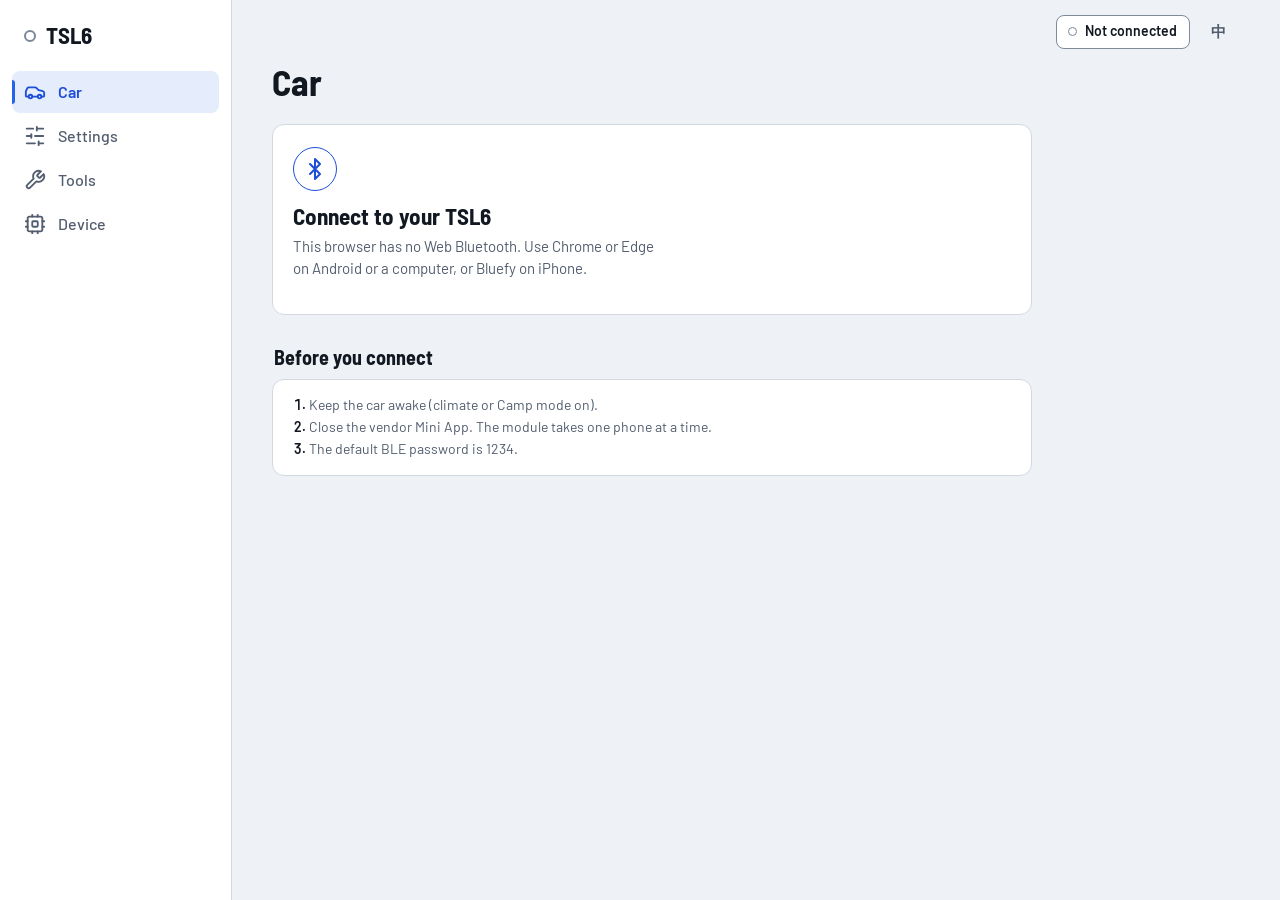
==== commit 7e3d4103: "ui: telltale visual language from the frontend-design pass An instrument-cluster panel on the Car ta" ====
--- a/public/index.html
+++ b/public/index.html
@@ -8,12 +8,14 @@
 if (location.hash === "#flash") location.replace("flash.html#flash");
 </script>
 <title>TSL6 Web App</title>
-<meta name="theme-color" content="#7fbfab">
+<meta name="theme-color" content="#eef1f5" media="(prefers-color-scheme: light)">
+<meta name="theme-color" content="#0f1318" media="(prefers-color-scheme: dark)">
+<link rel="preload" href="app/fonts/barlow-latin-400-normal.woff2" as="font" type="font/woff2" crossorigin>
 <link rel="icon" href="data:,">
 <link rel="stylesheet" href="app/app.css">
 </head>
 <body>
-<div id="mockBanner">MOCK MODULE</div>
+<div id="mockBanner">Mock module</div>
 <header id="top"></header>
 <main id="page"></main>
 <nav id="tabs" aria-label="Tabs"></nav>
--- a/public/app/app.css
+++ b/public/app/app.css
@@ -1,177 +1,425 @@
+/* TSL6 web app. Design language "Telltale": an icon is dark when its function is off and lit when it is on,
+   as on the car's instrument cluster. One token set for both themes. Sub-page CSS uses the same tokens
+   (the old --mint* names are aliases).
+   Fonts: Barlow and Barlow Semi Condensed (SIL Open Font License 1.1, see fonts/OFL.txt), Latin subset, self-hosted.
+   Chinese text uses the system font. To go back to the system font, set --font and --font-head to the system stack. */
+@font-face { font-family: "Barlow"; src: url("fonts/barlow-latin-400-normal.woff2") format("woff2"); font-weight: 400; font-style: normal; font-display: swap; }
+@font-face { font-family: "Barlow"; src: url("fonts/barlow-latin-500-normal.woff2") format("woff2"); font-weight: 500; font-style: normal; font-display: swap; }
+@font-face { font-family: "Barlow"; src: url("fonts/barlow-latin-600-normal.woff2") format("woff2"); font-weight: 600 700; font-style: normal; font-display: swap; }
+@font-face { font-family: "Barlow Semi Condensed"; src: url("fonts/barlow-semi-condensed-latin-600-normal.woff2") format("woff2"); font-weight: 600; font-style: normal; font-display: swap; }
+@font-face { font-family: "Barlow Semi Condensed"; src: url("fonts/barlow-semi-condensed-latin-700-normal.woff2") format("woff2"); font-weight: 700 800; font-style: normal; font-display: swap; }
+
 :root {
-  --mint: #7fbfab; --mint-d: #5fa893; --mint-l: #e6f3ef;
-  --bg: #f2f3f5; --card: #fff; --fg: #1d2129; --muted: #6b7280; --line: #e4e7eb; --btn: #f4f5f7; --btn-b: #d9dde3;
-  --ok: #3a9d6a; --bad: #d14343; --warn: #e08a1e; --off: #c9ced6;
-  --hl-g: #3a9d6a; --hl-o: #e08a1e; --hl-r: #d14343;
-  --shadow: 0 1px 2px rgba(0,0,0,.06);
-  --top-h: 52px; --tab-h: 58px;
+  /* Alloy page, white panels, graphite ink, slate text, hairlines, one signal blue */
+  --bg: #eef1f5; --card: #ffffff; --card-2: #f4f6f9; --fg: #121821; --muted: #525d6e; --faint: #626d7e;
+  --line: #d3d9e1; --line-2: #e3e7ed;
+  --accent: #2563eb; --accent-ui: #2563eb; --accent-text: #1d4ed8; --accent-soft: #e5edfd; --on-accent: #ffffff;
+  --ok: #15803d; --ok-soft: #e3f3e8; --warn: #b45309; --warn-soft: #fcf4e8; --bad: #c02626; --bad-soft: #fbe9e9;
+  --off: #79849a; --btn: #ffffff; --btn-b: #7f8a9b; --btn-hover: #eef1f5;
+  --tt-off: #7b8698; --tt-green: #15803d; --tt-blue: #1d4ed8; --tt-amber: #b45309;
+  --hl-g: #15803d; --hl-o: #b45309; --hl-r: #c02626;
+  /* cluster panel: the car display */
+  --cl-bg: #131a23; --cl-fg: #eef2f7; --cl-muted: #a3afbf; --cl-line: #2b3644; --cl-off: #5f6b7b;
+  --cl-green: #4ade80; --cl-blue: #7aa7ff; --cl-amber: #fbbf24;
+  --shadow: none;
+  --shadow-lg: 0 18px 48px rgba(18, 24, 33, .22);
+  --r-lg: 12px; --r-md: 8px; --r-sm: 8px; --r-xs: 3px;
+  --top-h: 56px; --tab-h: 62px; --side-w: 232px;
   --mono: ui-monospace, SFMono-Regular, Menlo, Consolas, monospace;
+  --cjk: "PingFang SC", "Hiragino Sans GB", "Noto Sans SC", "Noto Sans CJK SC", "Microsoft YaHei";
+  --font: "Barlow", var(--cjk), system-ui, -apple-system, "Segoe UI", Roboto, sans-serif;
+  --font-head: "Barlow Semi Condensed", "Barlow", var(--cjk), system-ui, -apple-system, "Segoe UI", Roboto, sans-serif;
+  /* aliases for pages written against the first token set */
+  --mint: var(--accent); --mint-d: var(--accent-text); --mint-l: var(--accent-soft);
   color-scheme: light;
 }
 @media (prefers-color-scheme: dark) {
   :root:not([data-theme="light"]) {
-    --mint: #3f7d6b; --mint-d: #5fa893; --mint-l: #1d2b27;
-    --bg: #0f1113; --card: #181b1f; --fg: #e7e9ec; --muted: #9aa1ab; --line: #262a30; --btn: #22262c; --btn-b: #323840;
-    --ok: #5cc28b; --bad: #f07070; --warn: #f0a640; --off: #3a4049;
-    --hl-g: #6fd39b; --hl-o: #f3b25c; --hl-r: #f58080;
+    --bg: #0f1318; --card: #171c23; --card-2: #1d232b; --fg: #e6e9ee; --muted: #a2acba; --faint: #8f99a8;
+    --line: #2c333d; --line-2: #232931;
+    --accent: #2563eb; --accent-ui: #4d8dff; --accent-text: #8ab4ff; --accent-soft: #172440; --on-accent: #ffffff;
+    --ok: #4ade80; --ok-soft: #12291c; --warn: #fbbf24; --warn-soft: #2b2210; --bad: #f87171; --bad-soft: #2d1515;
+    --off: #788395; --btn: #1d232b; --btn-b: #667081; --btn-hover: #232a33;
+    --tt-off: #7a8596; --tt-green: #4ade80; --tt-blue: #7aa7ff; --tt-amber: #fbbf24;
+    --hl-g: #6ee7a0; --hl-o: #fcd34d; --hl-r: #fca5a5;
+    --cl-bg: #0a0d11; --cl-line: #262e38;
+    --shadow-lg: 0 18px 48px rgba(0, 0, 0, .55);
     color-scheme: dark;
   }
 }
 :root[data-theme="dark"] {
-  --mint: #3f7d6b; --mint-d: #5fa893; --mint-l: #1d2b27;
-  --bg: #0f1113; --card: #181b1f; --fg: #e7e9ec; --muted: #9aa1ab; --line: #262a30; --btn: #22262c; --btn-b: #323840;
-  --ok: #5cc28b; --bad: #f07070; --warn: #f0a640; --off: #3a4049;
-  --hl-g: #6fd39b; --hl-o: #f3b25c; --hl-r: #f58080;
+  --bg: #0f1318; --card: #171c23; --card-2: #1d232b; --fg: #e6e9ee; --muted: #a2acba; --faint: #8f99a8;
+  --line: #2c333d; --line-2: #232931;
+  --accent: #2563eb; --accent-ui: #4d8dff; --accent-text: #8ab4ff; --accent-soft: #172440; --on-accent: #ffffff;
+  --ok: #4ade80; --ok-soft: #12291c; --warn: #fbbf24; --warn-soft: #2b2210; --bad: #f87171; --bad-soft: #2d1515;
+  --off: #788395; --btn: #1d232b; --btn-b: #667081; --btn-hover: #232a33;
+  --tt-off: #7a8596; --tt-green: #4ade80; --tt-blue: #7aa7ff; --tt-amber: #fbbf24;
+  --hl-g: #6ee7a0; --hl-o: #fcd34d; --hl-r: #fca5a5;
+  --cl-bg: #0a0d11; --cl-line: #262e38;
+  --shadow-lg: 0 18px 48px rgba(0, 0, 0, .55);
   color-scheme: dark;
 }
+
 * { box-sizing: border-box; }
 html, body { margin: 0; background: var(--bg); color: var(--fg); }
-body { font: 16px/1.4 system-ui, -apple-system, "PingFang SC", "Microsoft YaHei", Segoe UI, Roboto, sans-serif; -webkit-tap-highlight-color: transparent; }
-button, select, input { font: inherit; color: inherit; }
-
-/* ---- chrome */
-#top { position: sticky; top: 0; z-index: 10; height: calc(var(--top-h) + env(safe-area-inset-top)); padding-top: env(safe-area-inset-top);
-  background: var(--mint); color: #fff; display: grid; grid-template-columns: 48px 1fr 48px; align-items: center; }
-#top h1 { margin: 0; font-size: 18px; font-weight: 600; text-align: center; white-space: nowrap; overflow: hidden; text-overflow: ellipsis; }
-.top-back, .top-lang { background: none; border: 0; color: #fff; height: 44px; cursor: pointer; display: grid; place-items: center; }
-.top-lang { font-size: 14px; font-weight: 600; }
-.dot { display: inline-block; width: 8px; height: 8px; border-radius: 50%; margin-left: 8px; vertical-align: middle; background: #fff; opacity: .6; }
-#page { max-width: 720px; margin: 0 auto; padding: 10px 12px calc(var(--tab-h) + 24px + env(safe-area-inset-bottom)); }
-#tabs { position: fixed; left: 0; right: 0; bottom: 0; z-index: 10; height: calc(var(--tab-h) + env(safe-area-inset-bottom));
-  padding-bottom: env(safe-area-inset-bottom); background: var(--card); border-top: 1px solid var(--line);
-  display: grid; grid-template-columns: repeat(4, 1fr); }
-.tab { background: none; border: 0; color: var(--muted); display: flex; flex-direction: column; align-items: center; justify-content: center; gap: 2px; font-size: 12px; cursor: pointer; }
-.tab.on { color: var(--mint-d); }
-#mockBanner { display: none; }
-.is-mock #mockBanner { display: block; position: fixed; z-index: 20; top: calc(env(safe-area-inset-top) + 4px); left: 50%; transform: translateX(-50%);
-  background: #d14343; color: #fff; font: 600 11px/1 var(--mono); padding: 4px 8px; border-radius: 4px; letter-spacing: .08em; pointer-events: none; }
-
-/* ---- cards and rows */
-.card { background: var(--card); border: 1px solid color-mix(in srgb, var(--mint) 55%, var(--line)); border-radius: 10px; margin: 0 0 12px; overflow: hidden; box-shadow: var(--shadow); }
-.card.pad { padding: 12px; }
-.card-head { margin: 0; padding: 12px; background: var(--mint); color: #fff; font-size: 16px; font-weight: 500; text-align: center; }
-.row { display: flex; align-items: center; justify-content: space-between; gap: 10px; min-height: 58px; padding: 8px 12px; border-top: 1px solid var(--line); }
-.card > .row:first-child, .card-head + .row { border-top: 0; }
-.row-left { display: flex; align-items: center; gap: 6px; min-width: 0; flex: 1 1 auto; }
-.row-label { font-size: 17px; user-select: none; -webkit-user-select: none; }
-.row-note { font-size: 12px; color: var(--muted); }
-.row-right { display: flex; align-items: center; gap: 8px; flex: 0 1 auto; justify-content: flex-end; flex-wrap: wrap; min-width: 0; }
-.row.row-btns { align-items: center; }
-.row.lab .help-btn { background: var(--warn); }
-.help-btn { flex: none; width: 20px; height: 20px; border-radius: 50%; border: 0; background: #8c939d; color: #fff; font: 700 13px/20px system-ui; padding: 0; cursor: pointer; }
-.empty { color: var(--muted); text-align: center; padding: 18px 12px; margin: 0; }
-.foot { color: var(--muted); font-size: 12px; margin: 4px 6px 16px; }
-
-/* ---- controls */
-.switch { position: relative; width: 52px; height: 32px; border-radius: 16px; border: 0; background: var(--off); cursor: pointer; flex: none; padding: 0; transition: background .15s; }
-.switch::after { content: ""; position: absolute; top: 3px; left: 3px; width: 26px; height: 26px; border-radius: 50%; background: #fff; box-shadow: 0 1px 3px rgba(0,0,0,.25); transition: left .15s; }
-.switch[aria-checked="true"] { background: var(--mint); }
-.switch[aria-checked="true"]::after { left: 23px; }
-.switch.unknown { opacity: .45; }
-.switch.busy::after { animation: pulse .8s infinite alternate; }
-.switch:disabled { opacity: .4; cursor: not-allowed; }
-@keyframes pulse { from { opacity: 1; } to { opacity: .35; } }
-.picker { appearance: none; -webkit-appearance: none; max-width: 210px; border: 1px solid var(--line); border-radius: 6px; background: var(--card)
-  url("data:image/svg+xml,%3Csvg xmlns='http://www.w3.org/2000/svg' viewBox='0 0 24 24' width='16' height='16' fill='none' stroke='%23888' stroke-width='2'%3E%3Cpath d='M6 9l6 6 6-6'/%3E%3C/svg%3E") right 6px center no-repeat;
-  padding: 7px 26px 7px 9px; font-size: 15px; text-overflow: ellipsis; cursor: pointer; }
-.picker:disabled { opacity: .5; }
-.sub-wrap { position: relative; display: inline-grid; place-items: center; width: 34px; height: 34px; cursor: pointer; }
-.sub-wrap .sub-dots { font-weight: 900; letter-spacing: 1px; color: var(--muted); }
-.sub-wrap .sub-picker { position: absolute; inset: 0; opacity: 0; width: 100%; max-width: none; padding: 0; cursor: pointer; }
-.btn { border: 1px solid var(--btn-b); background: var(--btn); border-radius: 6px; padding: 8px 14px; cursor: pointer; font-size: 15px; box-shadow: 0 1px 1px rgba(0,0,0,.06); }
-.btn:disabled { opacity: .45; cursor: not-allowed; }
-.btn.primary { background: var(--mint); border-color: var(--mint); color: #fff; }
-.btn.danger { color: var(--bad); }
-.btn.small { padding: 6px 12px; font-size: 14px; }
-.btn.green { color: var(--ok); font-weight: 600; }
-.btn.act { font-weight: 600; font-size: 16px; padding: 10px 6px; }
-.act-grid { display: grid; grid-template-columns: repeat(3, 1fr); gap: 12px 14px; }
-.act-grid .wide { grid-column: span 1; white-space: nowrap; }
-.ibtn { width: 46px; height: 44px; border: 1px solid var(--btn-b); background: var(--btn); border-radius: 6px; display: grid; place-items: center; cursor: pointer; touch-action: none; user-select: none; -webkit-user-select: none; box-shadow: 0 1px 1px rgba(0,0,0,.06); }
-.ibtn b { font-size: 20px; font-weight: 500; }
-.ibtn.held, .ibtn:active { background: var(--mint-l); border-color: var(--mint); }
-.btn-grid { display: flex; gap: 8px; justify-content: flex-end; flex-wrap: wrap; }
-.btn-grid.five .ibtn { width: 40px; }
-.btn-stack { display: flex; flex-direction: column; gap: 10px; align-items: flex-end; }
-.dpad { display: grid; grid-template-columns: repeat(3, 50px); gap: 8px; padding: 8px; border: 1px solid var(--line); border-radius: 8px; }
-.vt { font-weight: 500; padding: 4px 8px; border: 1px solid var(--line); border-radius: 6px; }
-.vt.ok { color: var(--ok); } .vt.warn { color: var(--warn); }
-.vt-warn { color: var(--bad); font-size: 13px; }
-.cd { font: 600 16px var(--mono); color: var(--mint-d); }
-.kv { font-size: 15px; color: var(--muted); text-align: right; word-break: break-all; }
-.kv.mono { font-family: var(--mono); font-size: 13px; }
-input.text { border: 1px solid var(--line); border-radius: 6px; padding: 9px 10px; background: var(--card); width: 100%; }
-.form { padding: 12px; display: grid; gap: 12px; }
-.seg { display: flex; justify-content: center; gap: 24px; margin: 6px 0 4px; }
-.seg button { background: none; border: 0; padding: 8px 2px; font-size: 17px; font-weight: 600; color: var(--fg); cursor: pointer; border-bottom: 3px solid transparent; }
-.seg button.on { color: var(--mint-d); border-bottom-color: var(--mint); }
-.sub-note { text-align: center; color: var(--muted); font-size: 13px; margin: 0 0 10px; }
-.toolbar { display: flex; align-items: center; justify-content: space-between; gap: 8px; padding: 10px 12px; }
-.toolbar .tools { display: flex; gap: 10px; }
-.mono { font-family: var(--mono); }
-
-/* ---- toast and dialogs */
-#toast { position: fixed; left: 50%; top: 40%; transform: translate(-50%, -50%) scale(.96); z-index: 60; background: rgba(30,32,36,.88); color: #fff;
-  padding: 12px 18px; border-radius: 10px; font-size: 15px; max-width: 80vw; text-align: center; white-space: pre-line; opacity: 0; pointer-events: none; transition: opacity .15s, transform .15s; }
-#toast.show { opacity: 1; transform: translate(-50%, -50%) scale(1); }
-#toast.ok::before { content: "✓ "; color: #7ee2a8; } #toast.bad::before { content: "✕ "; color: #ff9a9a; } #toast.warn::before { content: "! "; color: #ffd27a; }
-.dlg-back { position: fixed; inset: 0; z-index: 50; background: rgba(0,0,0,.45); display: grid; place-items: center; padding: 16px; }
-.dlg { width: min(340px, 100%); background: var(--card); border-radius: 12px; overflow: hidden; box-shadow: 0 10px 40px rgba(0,0,0,.3); max-height: 86vh; display: flex; flex-direction: column; }
-.dlg.wide { width: min(480px, 100%); }
-.dlg h3 { margin: 0; padding: 16px 16px 6px; text-align: center; font-size: 17px; }
-.dlg-body { padding: 6px 18px 16px; overflow: auto; }
-.dlg-text { margin: 4px 0; text-align: center; white-space: pre-line; color: var(--fg); }
-.dlg-input { width: 100%; margin-top: 8px; padding: 10px; border: 1px solid var(--line); border-radius: 6px; background: var(--bg); font: 18px var(--mono); text-align: center; letter-spacing: .2em; }
-.dlg-btns { display: flex; border-top: 1px solid var(--line); }
-.dlg-btn { flex: 1; padding: 13px; background: none; border: 0; font-size: 16px; cursor: pointer; }
-.dlg-btn + .dlg-btn { border-left: 1px solid var(--line); }
-.dlg-btn.primary { color: var(--mint-d); font-weight: 600; }
-.dlg-btn.danger { color: var(--bad); font-weight: 600; }
-.help { font-size: 15px; }
-.help-p { border: 1px solid var(--line); border-radius: 8px; padding: 8px 10px; margin: 0 0 8px; }
-.help-p p { margin: 0; }
-.hl-g { color: var(--hl-g); } .hl-o { color: var(--hl-o); } .hl-r { color: var(--hl-r); } .hl-b { font-weight: 700; }
-pre.log { margin: 0; padding: 10px 12px; font: 12px/1.45 var(--mono); white-space: pre-wrap; word-break: break-all; max-height: 60vh; overflow: auto; }
-pre.log .ok { color: var(--ok); } pre.log .bad { color: var(--bad); } pre.log .warn { color: var(--warn); }
-
-@media (max-width: 380px) {
-  .row-label { font-size: 16px; }
-  .ibtn { width: 40px; }
-  .btn-grid.five .ibtn { width: 34px; }
-  .picker { max-width: 170px; font-size: 14px; }
-}
-button.row.navrow { width: 100%; background: none; border: 0; border-top: 1px solid var(--line); text-align: left; cursor: pointer; color: inherit; font: inherit; }
-.card > button.row.navrow:first-child { border-top: 0; }
-a.btn { text-decoration: none; color: inherit; display: inline-block; }
+body { font: 16px/1.45 var(--font); -webkit-tap-highlight-color: transparent; -webkit-font-smoothing: antialiased; }
+button, select, input, textarea { font: inherit; color: inherit; }
 [hidden] { display: none !important; }
-.row-right { flex-wrap: nowrap; }
-.row.row-btns .row-right { flex: none; }
-.row.row-btns .row-label { white-space: normal; }
-.btn-grid { flex-wrap: nowrap; gap: 6px; }
-.ibtn { width: 42px; }
-.btn-grid.five .ibtn { width: 38px; }
-.is-mock #mockBanner { top: auto; bottom: calc(var(--tab-h) + env(safe-area-inset-bottom) + 6px); }
-@media (max-width: 380px) { .ibtn { width: 38px; } .btn-grid.five .ibtn { width: 34px; } .btn-grid { gap: 5px; } }
-.row-left { flex: 1 1 0; min-width: 0; }
-.row-left > .row-label { flex: 0 1 auto; min-width: 0; overflow-wrap: anywhere; }
-.picker { max-width: 168px; }
-@media (min-width: 480px) { .picker { max-width: 240px; } }
-.act-grid { grid-template-columns: repeat(3, minmax(0, 1fr)); gap: 10px; }
-.btn.act { font-size: 15px; padding: 9px 4px; line-height: 1.25; white-space: normal; min-height: 44px; }
-.act-grid .wide { white-space: normal; }
-.row-left { flex-wrap: wrap; row-gap: 2px; }
-.row-left > .row-label { overflow-wrap: break-word; }
-.row-left > .row-note { flex-basis: 100%; }
-button.picker { text-align: left; white-space: nowrap; overflow: hidden; text-overflow: ellipsis; color: var(--fg); min-height: 34px; }
-button.picker.sub-btn { background: none; border: 0; width: 34px; padding: 0; text-align: center; font-weight: 900; letter-spacing: 1px; color: var(--muted); }
-.opt-list { display: flex; flex-direction: column; max-height: 60vh; overflow: auto; margin: 0 -18px; border-top: 1px solid var(--line); }
-.opt { display: flex; justify-content: space-between; align-items: center; gap: 10px; width: 100%; padding: 13px 18px; background: none; border: 0; border-bottom: 1px solid var(--line); text-align: left; font-size: 16px; cursor: pointer; color: var(--fg); }
-.opt.on { color: var(--mint-d); font-weight: 600; }
-.opt-ok { flex: none; width: 1em; }
+:focus-visible { outline: 2px solid var(--accent-ui); outline-offset: 2px; }
+svg { flex: none; }
+
 /* iPhone: a long press must not start text selection or the callout menu.
    Selection takes over the touch, so long-press labels and hold buttons stopped working. */
 body { -webkit-user-select: none; user-select: none; -webkit-touch-callout: none; }
 input, textarea, pre.log, pre.log * { -webkit-user-select: text; user-select: text; -webkit-touch-callout: default; }
-.ibtn, .ibtn *, .row-label { -webkit-touch-callout: none; }
-.dlg-area { width: 100%; margin: 8px 0; padding: 8px; border: 1px solid var(--line); border-radius: 6px; background: var(--bg); color: var(--fg); font: 12px/1.4 var(--mono); resize: vertical; }
-.dlg-row { display: flex; justify-content: center; gap: 10px; margin: 6px 0; }
+.ibtn, .ibtn *, .row-label, .act, .act * { -webkit-touch-callout: none; }
+
+/* ---------------------------------------------------------------- shell */
+#top { position: sticky; top: 0; z-index: 10; min-height: calc(var(--top-h) + env(safe-area-inset-top)); padding: env(safe-area-inset-top) 8px 0 8px;
+  background: var(--bg); display: flex; align-items: center; gap: 6px; border-bottom: 1px solid transparent; }
+#top.scrolled { border-bottom-color: var(--line); }
+#top h1 { margin: 0; flex: 1; min-width: 0; font: 700 19px/1.2 var(--font-head); white-space: nowrap; overflow: hidden; text-overflow: ellipsis; }
+#top .top-spacer { width: 8px; }
+.top-back, .top-lang { flex: none; background: none; border: 0; color: var(--accent-text); height: 44px; min-width: 44px; cursor: pointer; display: grid; place-items: center; border-radius: var(--r-sm); }
+.top-lang { color: var(--muted); font-size: 15px; font-weight: 600; }
+.top-back:hover, .top-lang:hover { background: var(--btn-hover); }
+.conn-chip { flex: none; display: inline-flex; align-items: center; gap: 8px; height: 34px; padding: 0 12px 0 11px; border-radius: var(--r-sm); border: 1px solid var(--btn-b);
+  background: var(--card); color: var(--fg); font-size: 14px; font-weight: 600; cursor: pointer; max-width: 52vw; }
+.conn-chip span { overflow: hidden; text-overflow: ellipsis; white-space: nowrap; }
+.conn-chip:hover { background: var(--btn-hover); }
+/* connection lamp: hollow = no link, amber = password needed, green = live */
+.dot { width: 9px; height: 9px; border-radius: 50%; border: 1.5px solid var(--tt-off); flex: none; }
+.dot.on { background: var(--ok); border-color: var(--ok); }
+.dot.warn { background: var(--warn); border-color: var(--warn); }
+#page { max-width: 720px; margin: 0 auto; padding: 0 16px calc(var(--tab-h) + 32px + env(safe-area-inset-bottom)); }
+.lg-title { margin: 2px 0 18px; font: 700 32px/1.1 var(--font-head); letter-spacing: -.005em; }
+#tabs { position: fixed; left: 0; right: 0; bottom: 0; z-index: 10; height: calc(var(--tab-h) + env(safe-area-inset-bottom));
+  padding-bottom: env(safe-area-inset-bottom); background: var(--card);
+  border-top: 1px solid var(--line); display: grid; grid-template-columns: repeat(4, 1fr); }
+.tab { position: relative; background: none; border: 0; color: var(--muted); display: flex; flex-direction: column; align-items: center; justify-content: center; gap: 3px;
+  font-size: 13px; font-weight: 500; cursor: pointer; }
+.tab.on { color: var(--accent-text); font-weight: 600; }
+/* the current tab carries a short signal-blue bar on its top edge */
+.tab.on::before { content: ""; position: absolute; top: -1px; left: 50%; width: 28px; height: 3px; margin-left: -14px; border-radius: 0 0 3px 3px; background: var(--accent-ui); }
+.side-brand { display: none; }
+#mockBanner { display: none; }
+.is-mock #mockBanner { display: block; position: fixed; z-index: 20; bottom: calc(var(--tab-h) + env(safe-area-inset-bottom) + 6px); left: 50%; transform: translateX(-50%);
+  background: var(--bad); color: #fff; font: 600 12px/1 var(--font); padding: 5px 9px; border-radius: var(--r-xs); pointer-events: none; }
+
+/* Desktop: sidebar navigation, wider content in two columns of groups. */
+@media (min-width: 960px) {
+  body { padding-left: var(--side-w); }
+  #tabs { top: 0; right: auto; bottom: 0; width: var(--side-w); height: auto; padding: 18px 12px; display: flex; flex-direction: column; gap: 2px;
+    border-top: 0; border-right: 1px solid var(--line); background: var(--card); }
+  .side-brand { display: flex; align-items: center; gap: 10px; padding: 6px 12px 22px; font: 700 23px/1 var(--font-head); }
+  .side-brand .mark { width: 12px; height: 12px; border-radius: 50%; background: var(--ok); box-shadow: 0 0 0 4px var(--ok-soft); }
+  .tab { flex-direction: row; justify-content: flex-start; gap: 12px; height: 42px; padding: 0 12px; border-radius: var(--r-sm); font-size: 16px; }
+  .tab:hover { background: var(--btn-hover); }
+  .tab.on { background: var(--accent-soft); }
+  .tab.on::before { top: 9px; bottom: 9px; left: 0; width: 3px; height: auto; margin: 0; border-radius: 0 3px 3px 0; }
+  #page { padding: 4px 40px 48px; max-width: 1120px; }
+  #top { padding: 8px 40px 0; }
+  .is-mock #mockBanner { bottom: 12px; }
+  .lg-title { font-size: 36px; margin-bottom: 22px; }
+  /* groups flow into two columns when there is room (see the 1180 px rule); one group never splits */
+  .page.narrow { max-width: 720px; }
+}
+
+/* ---------------------------------------------------------------- sections, cards, rows */
+/* Section titles: bold, ink, left aligned. A small note may sit on the right. */
+.sec-label { display: flex; align-items: baseline; justify-content: space-between; gap: 8px; margin: 30px 2px 10px; font: 700 20px/1.2 var(--font-head); color: var(--fg); }
+.page > .sec-label:first-child, .page > .lg-title + .sec-label { margin-top: 4px; }
+.sec-label .sec-side { font: 500 14px var(--font); color: var(--muted); }
+.sec-label .help-btn { align-self: center; }
+.sec-foot { margin: 8px 2px 0; font-size: 14px; color: var(--muted); line-height: 1.45; max-width: 62ch; }
+.card { background: var(--card); border: 1px solid var(--line); border-radius: var(--r-lg); margin: 0 0 12px; overflow: hidden; }
+.card.pad { padding: 14px 16px; }
+.card-head { margin: 0; padding: 14px 16px 10px; background: none; color: var(--fg); font: 700 17px var(--font-head); text-align: left; border-bottom: 1px solid var(--line-2); }
+.row { display: flex; align-items: center; justify-content: space-between; gap: 12px; min-height: 54px; padding: 10px 16px; border-top: 1px solid var(--line-2); }
+.card > .row:first-child, .card-head + .row, .card > .row.first { border-top: 0; }
+.row-left { display: flex; align-items: center; gap: 6px; min-width: 0; flex: 1 1 0; flex-wrap: wrap; row-gap: 2px; }
+.row-label { font-size: 16px; min-width: 0; overflow-wrap: break-word; }
+.row-left > .row-note { flex-basis: 100%; }
+.row-note { font-size: 14px; color: var(--muted); }
+.row-right { display: flex; align-items: center; gap: 10px; flex: 0 1 auto; justify-content: flex-end; flex-wrap: nowrap; min-width: 0; }
+.row.row-btns .row-right { flex: none; }
+.row.lab .help-btn { color: var(--warn); }
+button.row.navrow { width: 100%; background: none; border: 0; border-top: 1px solid var(--line-2); text-align: left; cursor: pointer; color: inherit; font: inherit; }
+.card > button.row.navrow:first-child { border-top: 0; }
+button.row.navrow:hover { background: var(--btn-hover); }
+.empty { color: var(--muted); text-align: center; padding: 22px 16px; margin: 0; }
+.foot { color: var(--muted); font-size: 14px; margin: 8px 2px 16px; line-height: 1.45; max-width: 62ch; }
+.help-btn { flex: none; width: 30px; height: 30px; margin: -5px -4px; border-radius: 50%; border: 0; background: none; color: var(--faint); padding: 0; cursor: pointer; display: inline-grid; place-items: center; font-size: 0; }
+.help-btn:hover { color: var(--accent-text); background: var(--btn-hover); }
+.help-btn svg { width: 17px; height: 17px; }
+
+/* list item: telltale icon, title + state, trailing control */
+.li { display: flex; align-items: center; gap: 14px; min-height: 56px; padding: 9px 16px; border-top: 1px solid var(--line-2); width: 100%; background: none; border-left: 0; border-right: 0; border-bottom: 0; color: inherit; text-align: left; font: inherit; }
+.card > .li:first-child, .card > .li.first { border-top: 0; }
+button.li { cursor: pointer; }
+button.li:hover { background: var(--btn-hover); }
+button.li:disabled { cursor: progress; }
+.li-text { flex: 1; min-width: 0; display: flex; flex-direction: column; }
+.li-title { display: flex; align-items: center; gap: 4px; font-size: 16px; line-height: 1.3; }
+.li-title > span:first-child { min-width: 0; overflow-wrap: break-word; }
+.li-sub { font-size: 14px; color: var(--muted); line-height: 1.35; margin-top: 1px; }
+.li-sub.on { color: var(--fg); font-weight: 600; }
+.li-trail { flex: none; display: flex; align-items: center; gap: 4px; color: var(--muted); font-size: 16px; max-width: 54%; }
+.li-trail .val { overflow: hidden; text-overflow: ellipsis; white-space: nowrap; }
+/* a value that differs from the factory default: ink, semibold, with a blue mark */
+.li-trail .val.changed { color: var(--fg); font-weight: 600; }
+.li-trail .val.changed::before { content: ""; display: inline-block; width: 3px; height: 14px; margin: 0 8px -1px 0; border-radius: 2px; background: var(--accent-ui); }
+.chev { color: var(--faint); display: inline-grid; }
+.li.sub { padding-left: 46px; min-height: 48px; }
+.li.sub .li-title { font-size: 15px; color: var(--muted); }
+.li.danger .li-title { color: var(--bad); }
+
+/* Telltale: a bare icon. Dark when off, lit in its colour when on. No box around it. */
+.chip { flex: none; width: 24px; height: 24px; display: grid; place-items: center; color: var(--tt-off); background: none; border: 0; }
+.chip.on { color: var(--tt, var(--tt-green)); }
+.chip.blue { color: var(--accent-text); }
+.chip.green { color: var(--tt-green); }
+.chip.amber { color: var(--tt-amber); }
+.chip.red { color: var(--bad); }
+.chip.t-blue { --tt: var(--tt-blue); } .chip.t-amber { --tt: var(--tt-amber); }
+.pill { display: inline-flex; align-items: center; gap: 5px; height: 24px; padding: 0 8px; border-radius: var(--r-xs); font-size: 13.5px; font-weight: 600; border: 1px solid var(--line); color: var(--muted); background: var(--card); white-space: nowrap; }
+.pill.ok { color: var(--ok); background: var(--ok-soft); border-color: transparent; }
+.pill.warn { color: var(--warn); background: var(--warn-soft); border-color: transparent; }
+.pill.bad { color: var(--bad); background: var(--bad-soft); border-color: transparent; }
+.pills { display: flex; flex-wrap: wrap; gap: 6px; }
+
+/* ---------------------------------------------------------------- car page: the cluster */
+.cluster { background: var(--cl-bg); color: var(--cl-fg); border-color: var(--cl-line); padding: 16px 16px 14px; margin-bottom: 0; }
+.cl-head { display: flex; align-items: flex-start; gap: 10px; }
+.cl-name { flex: 1; min-width: 0; display: flex; align-items: center; gap: 4px; }
+.vehicle-name { font: 700 26px/1.1 var(--font-head); }
+.cluster .help-btn { color: var(--cl-muted); }
+.cluster .help-btn:hover { color: var(--cl-fg); background: rgba(255, 255, 255, .08); }
+.cluster .ibtn { background: transparent; border-color: var(--cl-line); color: var(--cl-fg); width: 42px; height: 42px; }
+.cluster .ibtn:hover { background: rgba(255, 255, 255, .08); }
+/* CAN buses as lanes: a solid lit bar = link, a dashed dark bar = no link */
+.cl-bus { display: flex; flex-wrap: wrap; align-items: center; gap: 8px 16px; margin-top: 14px; }
+.lane { display: inline-flex; align-items: center; gap: 8px; font-size: 13.5px; font-weight: 600; color: var(--cl-muted); }
+.lane i { display: block; width: 34px; height: 0; border-top: 3px dashed var(--cl-off); }
+.lane.on { color: var(--cl-fg); }
+.lane.on i { border-top-style: solid; border-color: var(--cl-green); }
+.cl-bus .pill.bad { background: #3a1416; color: #fca5a5; }
+.cl-tt { display: flex; flex-wrap: wrap; align-items: center; gap: 6px 14px; min-height: 26px; margin-top: 14px; padding-top: 12px; border-top: 1px solid var(--cl-line); }
+.tt { display: inline-grid; place-items: center; color: var(--cl-green); }
+.tt.t-blue { color: var(--cl-blue); } .tt.t-amber { color: var(--cl-amber); }
+.cl-none { font-size: 14px; color: var(--cl-muted); }
+
+/* ---------------------------------------------------------------- car page blocks */
+.hero { padding: 14px 16px; display: flex; align-items: center; gap: 14px; }
+.hero .chip { width: 24px; height: 24px; }
+.hero-text { flex: 1; min-width: 0; }
+.hero-title { font-size: 17px; font-weight: 600; display: flex; align-items: center; gap: 4px; }
+.hero-sub { font-size: 14px; color: var(--muted); margin-top: 2px; }
+.hero-sub b { color: var(--fg); font-weight: 600; }
+.acts { display: grid; grid-template-columns: repeat(4, minmax(0, 1fr)); gap: 8px; padding: 12px; }
+.acts.three { grid-template-columns: repeat(3, minmax(0, 1fr)); }
+.acts.two { grid-template-columns: repeat(2, minmax(0, 1fr)); }
+.acts.five { grid-template-columns: repeat(5, minmax(0, 1fr)); padding-top: 0; }
+.act { display: flex; flex-direction: column; align-items: center; justify-content: center; gap: 6px; min-height: 70px; padding: 10px 4px; border-radius: var(--r-md);
+  border: 1px solid var(--btn-b); background: var(--card-2); color: var(--fg); font-size: 14px; font-weight: 500; line-height: 1.2; text-align: center; cursor: pointer; touch-action: manipulation; }
+.act svg { color: var(--fg); }
+.act:hover { background: var(--btn-hover); }
+.act:active, .act.held { background: var(--accent-soft); border-color: var(--accent-ui); color: var(--accent-text); }
+.act:active svg, .act.held svg { color: var(--accent-text); }
+.act.hold { touch-action: none; }
+.act b { font: 700 19px/1 var(--font-head); }
+.act:disabled { opacity: .45; cursor: not-allowed; }
+.acts.arrows .act { min-height: 50px; }
+/* Doors and access in plan view: front at the top, the frunk and trunk on the centre line. */
+.acts.plan { grid-template-columns: repeat(6, minmax(0, 1fr));
+  grid-template-areas: "fl fl fk fk fr fr" "rl rl tk tk rr rr" "gb gb gb mi mi mi" "ul ul ul lk lk lk"; }
+.acts.plan .act { grid-column: span 2; }
+.acts.plan [data-id="tap-0"] { grid-area: fl; } .acts.plan [data-id="tap-1"] { grid-area: fr; }
+.acts.plan [data-id="tap-2"] { grid-area: rl; } .acts.plan [data-id="tap-3"] { grid-area: rr; }
+.acts.plan [data-id="tap-8"] { grid-area: fk; border-radius: 22px 22px var(--r-md) var(--r-md); }
+.acts.plan [data-id="tap-9"] { grid-area: tk; border-radius: var(--r-md) var(--r-md) 22px 22px; }
+.acts.plan [data-id="tap-10"] { grid-area: gb; } .acts.plan [data-id="tap-11"] { grid-area: mi; }
+.acts.plan [data-id="tap-23"] { grid-area: ul; } .acts.plan [data-id="tap-22"] { grid-area: lk; }
+.acts.plan [data-id="tap-10"], .acts.plan [data-id="tap-11"], .acts.plan [data-id="tap-22"], .acts.plan [data-id="tap-23"] { flex-direction: row; min-height: 50px; gap: 8px; }
+.subhead { display: flex; align-items: center; gap: 4px; padding: 12px 16px 0; font-size: 15px; font-weight: 600; color: var(--fg); }
+.seat { padding: 2px 0 2px; }
+.seat + .seat { border-top: 1px solid var(--line-2); }
+/* Scroll wheel: a round pad, like the wheel button on the steering wheel */
+.dpad { position: relative; display: grid; grid-template-columns: repeat(3, 58px); grid-auto-rows: 58px; gap: 4px; justify-content: center; align-content: center; padding: 18px; }
+.dpad::before { content: ""; position: absolute; left: 50%; top: 50%; width: 190px; height: 190px; margin: -95px 0 0 -95px; border-radius: 50%; border: 1px solid var(--btn-b); background: var(--card-2); }
+.dpad .act { position: relative; min-height: 0; padding: 0; border-radius: 50%; background: none; border-color: transparent; }
+.dpad .act:hover { background: var(--btn-hover); }
+.dpad .act.held, .dpad .act:active { background: var(--accent-soft); border-color: var(--accent-ui); }
+.dpad > .act:nth-child(5) { background: var(--card); border-color: var(--btn-b); }
+.notice { display: flex; gap: 10px; align-items: flex-start; padding: 12px 16px; font-size: 14px; line-height: 1.45; color: var(--warn); background: var(--warn-soft); border-bottom: 1px solid var(--line-2); }
+.notice.bad { color: var(--bad); background: var(--bad-soft); }
+.notice a, .notice button.linkish { color: inherit; font-weight: 600; text-decoration: underline; background: none; border: 0; padding: 0; cursor: pointer; text-align: left; }
+.card.caution { border-color: color-mix(in srgb, var(--warn) 50%, var(--line)); }
+.empty-state { display: flex; flex-direction: column; align-items: flex-start; text-align: left; padding: 22px 20px 22px; gap: 6px; }
+.empty-state .chip { width: 44px; height: 44px; margin-bottom: 6px; border-radius: 50%; border: 1.5px solid currentColor; }
+.empty-state h2 { margin: 0; font: 700 23px/1.2 var(--font-head); }
+.empty-state p { margin: 0 0 12px; color: var(--muted); font-size: 15px; max-width: 46ch; }
+.empty-state .btn { min-width: 180px; }
+.empty-state .check { display: flex; gap: 8px; align-items: center; margin-top: 8px; font-size: 14px; color: var(--muted); cursor: pointer; }
+.empty-state .check input { width: 18px; height: 18px; margin: 0; accent-color: var(--accent); }
+.linkbtn { background: none; border: 0; color: var(--accent-text); font-weight: 600; font-size: 14px; cursor: pointer; padding: 8px; }
+.steps { margin: 0; padding: 0 0 0 20px; color: var(--muted); font-size: 14px; line-height: 1.6; }
+.steps li::marker { color: var(--fg); font-weight: 600; }
+
+/* ---------------------------------------------------------------- controls */
+/* Switch: a rocker, not a pill. Off = outlined track and a grey knob on the left.
+   On = blue track and a white knob on the right. Unknown = dashed track, knob in the middle. */
+.switch { position: relative; width: 50px; height: 30px; border-radius: 8px; border: 2px solid var(--off); background: transparent; cursor: pointer; flex: none; padding: 0; transition: background .15s, border-color .15s; }
+.switch::after { content: ""; position: absolute; top: 3px; left: 3px; width: 20px; height: 20px; border-radius: 4px; background: var(--off); transition: left .15s, background .15s; }
+.switch[aria-checked="true"] { background: var(--accent-ui); border-color: var(--accent-ui); }
+.switch[aria-checked="true"]::after { left: 23px; background: #fff; }
+.switch.unknown { border-style: dashed; }
+.switch.unknown::after { left: 13px; opacity: .45; }
+.switch.busy::after { animation: pulse .8s infinite alternate; }
+.switch:disabled { opacity: .4; cursor: not-allowed; }
+@keyframes pulse { from { opacity: 1; } to { opacity: .3; } }
+@media (prefers-reduced-motion: reduce) { .switch, .switch::after { transition: none; } .switch.busy::after { animation-duration: 2s; } }
+.picker { appearance: none; -webkit-appearance: none; max-width: 200px; min-height: 38px; border: 1px solid var(--btn-b); border-radius: var(--r-sm); background: var(--btn)
+  url("data:image/svg+xml,%3Csvg xmlns='http://www.w3.org/2000/svg' viewBox='0 0 24 24' width='16' height='16' fill='none' stroke='%23748093' stroke-width='2'%3E%3Cpath d='M6 9l6 6 6-6'/%3E%3C/svg%3E") right 8px center no-repeat;
+  padding: 6px 28px 6px 10px; font-size: 15px; text-overflow: ellipsis; cursor: pointer; }
+@media (min-width: 480px) { .picker { max-width: 260px; } }
+button.picker { text-align: left; white-space: nowrap; overflow: hidden; text-overflow: ellipsis; color: var(--fg); }
+button.picker.sub-btn { background: none; border: 0; width: 34px; padding: 0; text-align: center; font-weight: 700; letter-spacing: 1px; color: var(--muted); }
+.picker:disabled { opacity: .5; }
+.btn { display: inline-flex; align-items: center; justify-content: center; gap: 6px; border: 1px solid var(--btn-b); background: var(--btn); color: var(--fg); border-radius: var(--r-sm);
+  min-height: 42px; padding: 8px 16px; cursor: pointer; font-size: 16px; font-weight: 600; text-decoration: none; }
+.btn:hover { background: var(--btn-hover); }
+.btn:disabled { opacity: .45; cursor: not-allowed; }
+.btn.primary { background: var(--accent); border-color: var(--accent); color: var(--on-accent); }
+.btn.primary:hover { background: #1d4ed8; border-color: #1d4ed8; }
+.btn.danger { color: var(--bad); }
+.btn.small { min-height: 36px; padding: 5px 13px; font-size: 14px; }
+.btn.green { color: var(--accent-text); font-weight: 600; }
+.btn.act { font-weight: 600; font-size: 15px; padding: 9px 4px; line-height: 1.25; white-space: normal; min-height: 44px; }
+a.btn { color: inherit; }
+.act-grid { display: grid; grid-template-columns: repeat(3, minmax(0, 1fr)); gap: 10px; }
+.ibtn { width: 44px; height: 44px; border: 1px solid var(--btn-b); background: var(--btn); color: var(--fg); border-radius: var(--r-sm); display: grid; place-items: center; cursor: pointer;
+  touch-action: none; }
+.ibtn:hover { background: var(--btn-hover); }
+.ibtn b { font: 700 18px var(--font-head); }
+.ibtn.held, .ibtn:active { background: var(--accent-soft); border-color: var(--accent-ui); color: var(--accent-text); }
+.btn-grid { display: flex; gap: 6px; justify-content: flex-end; flex-wrap: nowrap; }
+.btn-grid.five .ibtn { width: 40px; }
+.btn-stack { display: flex; flex-direction: column; gap: 10px; align-items: flex-end; }
+.vt { font-weight: 600; }
+.vt.ok { color: var(--ok); } .vt.warn { color: var(--warn); }
+.vt-warn { color: var(--bad); font-size: 14px; }
+.cd { font: 600 16px var(--font); color: var(--accent-text); }
+.kv { font-size: 15px; color: var(--muted); text-align: right; word-break: break-all; }
+.kv.mono { font-family: var(--mono); font-size: 13.5px; }
+input.text { border: 1px solid var(--btn-b); border-radius: var(--r-sm); padding: 10px 12px; background: var(--card); width: 100%; min-height: 42px; }
+input.text:focus { outline: 2px solid var(--accent-ui); outline-offset: 0; border-color: var(--accent-ui); }
+.form { padding: 16px; display: grid; gap: 12px; }
+/* segmented control: a row of tabs on one hairline; the current one is ink with a blue underline */
+.seg { display: flex; gap: 2px; margin: 0 0 14px; padding: 0; background: none; border: 0; border-bottom: 1px solid var(--line); }
+.seg button { flex: 1; position: relative; background: none; border: 0; min-height: 42px; padding: 6px 8px; font-size: 16px; font-weight: 600; color: var(--muted); cursor: pointer; border-radius: var(--r-sm) var(--r-sm) 0 0; }
+.seg button:hover { background: var(--btn-hover); }
+.seg button.on { color: var(--fg); }
+.seg button.on::after { content: ""; position: absolute; left: 10px; right: 10px; bottom: -1px; height: 3px; border-radius: 3px 3px 0 0; background: var(--accent-ui); }
+/* a seg inside a row (Device > Language) is a two-way switch with a box */
+.li .seg { margin: 0; width: 140px; border: 1px solid var(--btn-b); border-radius: var(--r-sm); padding: 3px; gap: 3px; }
+.li .seg button { min-height: 32px; border-radius: 5px; font-size: 14px; }
+.li .seg button.on { background: var(--accent); color: var(--on-accent); }
+.li .seg button.on::after { display: none; }
+.sub-note { text-align: left; color: var(--muted); font-size: 14px; margin: 0 2px 12px; }
+.toolbar { display: flex; align-items: center; justify-content: space-between; gap: 8px; padding: 10px 14px; }
+.toolbar .tools { display: flex; gap: 8px; }
+.mono { font-family: var(--mono); }
+.about p { margin: 0 0 8px; font-size: 15px; max-width: 62ch; }
+.about p.small { margin: 0; font-size: 14px; color: var(--muted); }
+
+/* ---------------------------------------------------------------- toast and dialogs */
+#toast { position: fixed; left: 50%; bottom: calc(var(--tab-h) + 24px + env(safe-area-inset-bottom)); transform: translate(-50%, 8px); z-index: 60; background: #121821; color: #fff;
+  padding: 11px 16px; border-radius: var(--r-sm); font-size: 15px; font-weight: 500; max-width: 86vw; text-align: left; white-space: pre-line; opacity: 0; pointer-events: none;
+  transition: opacity .15s, transform .15s; box-shadow: var(--shadow-lg); border-left: 4px solid #7b8698; }
+#toast.show { opacity: 1; transform: translate(-50%, 0); }
+#toast.ok { border-left-color: #4ade80; } #toast.bad { border-left-color: #f87171; } #toast.warn { border-left-color: #fbbf24; }
+#toast.ok::before { content: "✓  "; color: #6ee7a0; } #toast.bad::before { content: "✕  "; color: #fca5a5; } #toast.warn::before { content: "!  "; color: #fcd34d; }
+:root[data-theme="dark"] #toast { background: #2a313b; }
+@media (prefers-color-scheme: dark) { :root:not([data-theme="light"]) #toast { background: #2a313b; } }
+@media (min-width: 960px) { #toast { bottom: 28px; margin-left: calc(var(--side-w) / 2); } }
+@media (prefers-reduced-motion: reduce) { #toast { transition: none; } }
+.dlg-back { position: fixed; inset: 0; z-index: 50; background: rgba(12, 16, 22, .55); display: grid; place-items: center; padding: 16px; }
+.dlg { width: min(380px, 100%); background: var(--card); border-radius: var(--r-lg); overflow: hidden; box-shadow: var(--shadow-lg); max-height: 86vh; display: flex; flex-direction: column; border: 1px solid var(--line); }
+.dlg.wide { width: min(500px, 100%); }
+.dlg h3 { margin: 0; padding: 18px 20px 4px; text-align: left; font: 700 20px/1.2 var(--font-head); }
+.dlg-body { padding: 6px 20px 16px; overflow: auto; }
+.dlg-text { margin: 4px 0; text-align: left; white-space: pre-line; color: var(--muted); font-size: 16px; }
+.dlg-input { width: 100%; margin-top: 12px; padding: 12px; border: 1px solid var(--btn-b); border-radius: var(--r-sm); background: var(--bg); font: 600 24px var(--font); text-align: center; letter-spacing: .4em; }
+.dlg-input:focus { outline: 2px solid var(--accent-ui); outline-offset: 0; border-color: var(--accent-ui); }
+.dlg-btns { display: flex; justify-content: flex-end; gap: 8px; padding: 12px 16px 16px; border-top: 1px solid var(--line-2); }
+.dlg-btn { min-height: 42px; padding: 8px 18px; background: var(--btn); border: 1px solid var(--btn-b); border-radius: var(--r-sm); font-size: 16px; font-weight: 600; cursor: pointer; color: var(--fg); }
+.dlg-btn:hover { background: var(--btn-hover); }
+.dlg-btn.primary { background: var(--accent); border-color: var(--accent); color: var(--on-accent); }
+.dlg-btn.primary:hover { background: #1d4ed8; border-color: #1d4ed8; }
+.dlg-btn.danger { background: #c02626; border-color: #c02626; color: #fff; }
+.dlg-area { width: 100%; margin: 8px 0; padding: 8px; border: 1px solid var(--line); border-radius: var(--r-sm); background: var(--bg); color: var(--fg); font: 12px/1.4 var(--mono); resize: vertical; }
+.dlg-row { display: flex; justify-content: flex-start; gap: 10px; margin: 6px 0; }
+.help { font-size: 16px; color: var(--fg); max-width: 62ch; }
+.help-p { padding: 0; margin: 0 0 12px; }
+.help-p p { margin: 0; }
+.hl-g { color: var(--hl-g); font-weight: 600; } .hl-o { color: var(--hl-o); font-weight: 600; } .hl-r { color: var(--hl-r); font-weight: 600; } .hl-b { font-weight: 700; }
+/* option sheet: help text on top, then the options; the current one carries the blue mark */
+.sheet-help { margin: 0 -20px 4px; padding: 0 20px 12px; border-bottom: 1px solid var(--line-2); font-size: 14px; color: var(--muted); max-height: 30vh; overflow: auto; }
+.sheet-help .help { font-size: 14px; color: var(--muted); }
+.opt-list { display: flex; flex-direction: column; max-height: 56vh; overflow: auto; margin: 0 -20px; }
+.opt { position: relative; display: flex; justify-content: space-between; align-items: center; gap: 10px; width: 100%; min-height: 50px; padding: 12px 20px; background: none; border: 0; border-top: 1px solid var(--line-2); text-align: left; font-size: 16px; cursor: pointer; color: var(--fg); }
+.opt:first-child { border-top: 0; }
+.opt:hover { background: var(--btn-hover); }
+.opt.on { color: var(--accent-text); font-weight: 600; background: var(--accent-soft); }
+.opt.on::before { content: ""; position: absolute; left: 0; top: 10px; bottom: 10px; width: 3px; border-radius: 0 3px 3px 0; background: var(--accent-ui); }
+.opt-ok { flex: none; width: 1em; }
+@media (max-width: 559px) {
+  /* phone: an option list rises from the bottom edge, in reach of the thumb.
+     Dialogs with a text field stay centred, so the iPhone keyboard cannot cover them. */
+  .dlg-back:has(.opt-list) { place-items: end center; padding: 0; }
+  .dlg-back:has(.opt-list) .dlg { width: 100%; max-height: 88vh; border-radius: 16px 16px 0 0; border-bottom: 0; }
+  .dlg-back:has(.opt-list) .dlg-btns { padding-bottom: calc(16px + env(safe-area-inset-bottom)); }
+  .dlg-btn { flex: 1; }
+}
+pre.log { margin: 0; padding: 12px 14px; font: 12px/1.5 var(--mono); white-space: pre-wrap; word-break: break-all; max-height: 60vh; overflow: auto; }
+pre.log .ok { color: var(--ok); } pre.log .bad { color: var(--bad); } pre.log .warn { color: var(--warn); }
+
+@media (max-width: 380px) {
+  #page { padding-left: 12px; padding-right: 12px; }
+  .lg-title { font-size: 29px; }
+  .ibtn { width: 40px; }
+  .btn-grid.five .ibtn { width: 34px; }
+  .acts { gap: 6px; padding: 10px; }
+  .act { font-size: 13px; }
+  .vehicle-name { font-size: 23px; }
+}
+.side-brand { order: -1; }
+.vehicle .ibtn, .cluster .ibtn { touch-action: manipulation; }
+[data-page="settings"] .li.sub { padding-left: 34px; position: relative; }
+[data-page="settings"] .li.sub::before { content: ""; position: absolute; left: 18px; top: 0; bottom: 50%; width: 9px; border-left: 1.5px solid var(--line); border-bottom: 1.5px solid var(--line); border-bottom-left-radius: 6px; }
+/* sidebar lamp: hollow = no link, amber = password needed, green = live */
+@media (min-width: 960px) {
+  .side-brand .mark { background: none; box-shadow: none; border: 2px solid var(--tt-off); }
+  .side-brand .mark.on { background: var(--ok); border-color: var(--ok); box-shadow: 0 0 0 4px var(--ok-soft); }
+  .side-brand .mark.warn { background: var(--warn); border-color: var(--warn); box-shadow: 0 0 0 4px var(--warn-soft); }
+}
+.sec-title { display: inline-flex; align-items: center; gap: 4px; }
+.check-row { cursor: pointer; }
+.check-row input { width: 20px; height: 20px; margin: 0 2px; accent-color: var(--accent); flex: none; }
+input.mono::placeholder { font-family: var(--font); }
+.tools.wrap { display: flex; gap: 10px; flex-wrap: wrap; }
+/* desktop: single-column pages keep a reading width; grouped pages use two columns from 1180 px */
+@media (min-width: 960px) { #page > .page:not(.cols) { max-width: 760px; } }
+@media (min-width: 960px) and (max-width: 1179px) { #page > .page.cols { max-width: 760px; } }
+@media (min-width: 1180px) {
+  .page.cols { column-count: 2; column-gap: 28px; }
+  .page.cols > .lg-title, .page.cols > .span { column-span: all; }
+  .page.cols > .grp { break-inside: avoid; display: inline-block; width: 100%; }
+  .page.cols > .grp > .sec-label:first-child { margin-top: 0; }
+  .page.cols > .span { margin-bottom: 30px; }
+  .page.cols > .grp { margin-bottom: 18px; }
+}
+/* live numbers keep their width while they change (after any font shorthand) */
+.hero-sub b, .li-trail .val, .kv, .cd, .lane, .vehicle-name, .sc-num, .rgb-num, .bat-val, .bat-cell-v, .bh-dbm, .bh-batt, .dbg-state, .opt { font-variant-numeric: tabular-nums; }
+::placeholder { color: var(--faint); opacity: 1; }
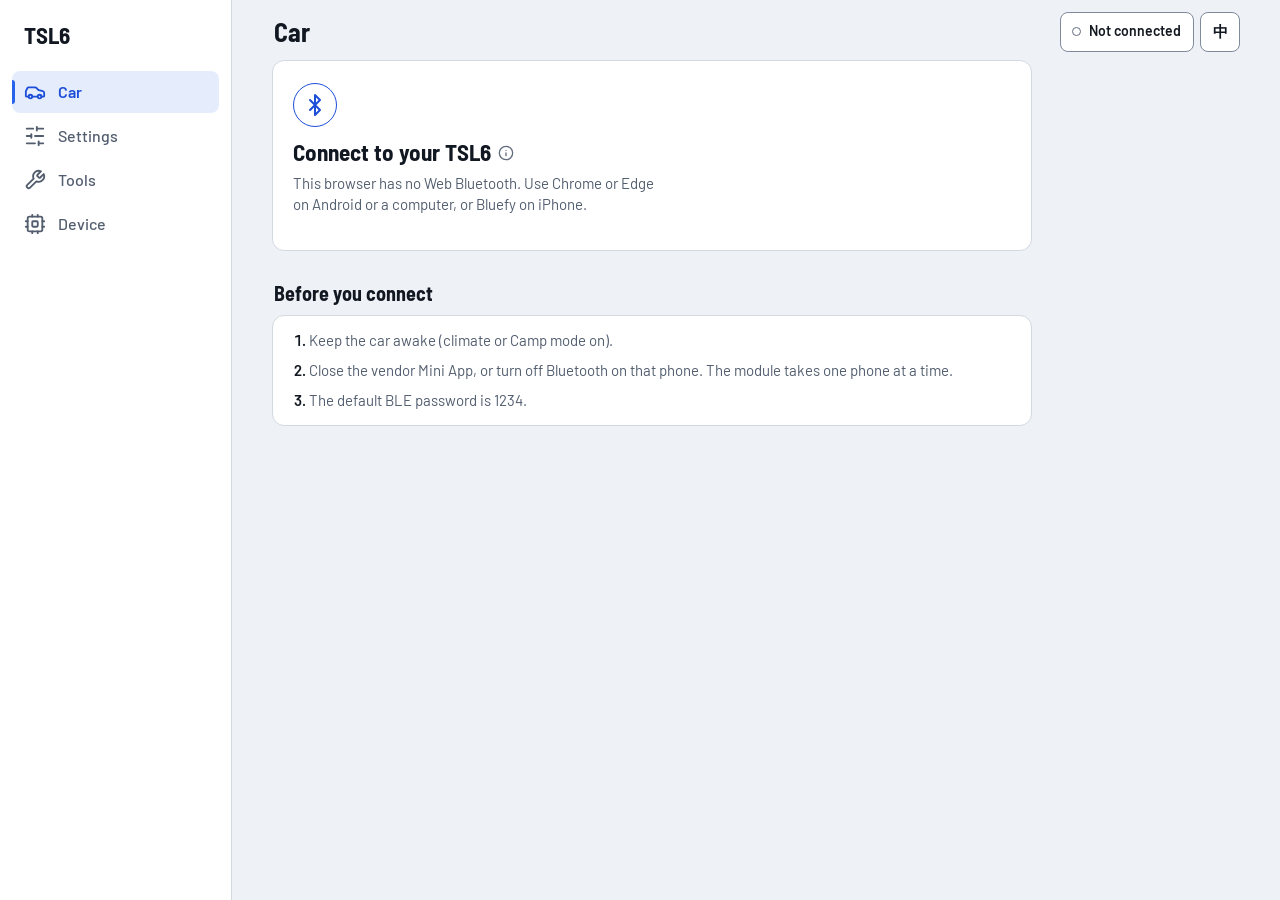
==== commit 6a6ddb4a: "feat(app): make the Firmware page the only flasher The Firmware page passed a car flash, so the stan" ====
--- a/public/index.html
+++ b/public/index.html
@@ -3,10 +3,6 @@
 <head>
 <meta charset="utf-8">
 <meta name="viewport" content="width=device-width,initial-scale=1,viewport-fit=cover">
-<script>
-// Old recovery links end in #flash. Forward them to the flasher before anything else loads.
-if (location.hash === "#flash") location.replace("flash.html#flash");
-</script>
 <title>TSL6 Web App</title>
 <meta name="theme-color" content="#eef1f5" media="(prefers-color-scheme: light)">
 <meta name="theme-color" content="#0f1318" media="(prefers-color-scheme: dark)">
--- a/public/app/app.css
+++ b/public/app/app.css
@@ -13,10 +13,10 @@
   /* Alloy page, white panels, graphite ink, slate text, hairlines, one signal blue */
   --bg: #eef1f5; --card: #ffffff; --card-2: #f4f6f9; --fg: #121821; --muted: #525d6e; --faint: #626d7e;
   --line: #d3d9e1; --line-2: #e3e7ed;
-  --accent: #2563eb; --accent-ui: #2563eb; --accent-text: #1d4ed8; --accent-soft: #e5edfd; --on-accent: #ffffff;
+  --accent: #2563eb; --accent-ui: #2563eb; --accent-text: #1d4ed8; --accent-soft: #e5edfd; --on-accent: #ffffff; --accent-hover: #1d4ed8;
   --ok: #15803d; --ok-soft: #e3f3e8; --warn: #b45309; --warn-soft: #fcf4e8; --bad: #c02626; --bad-soft: #fbe9e9;
   --off: #79849a; --btn: #ffffff; --btn-b: #7f8a9b; --btn-hover: #eef1f5;
-  --tt-off: #7b8698; --tt-green: #15803d; --tt-blue: #1d4ed8; --tt-amber: #b45309;
+  --sw-track: #d5dbe3; --sw-knob: #ffffff; --tt-off: #626d7e; --tt-green: #15803d; --tt-blue: #1d4ed8; --tt-amber: #b45309;
   --hl-g: #15803d; --hl-o: #b45309; --hl-r: #c02626;
   /* cluster panel: the car display */
   --cl-bg: #131a23; --cl-fg: #eef2f7; --cl-muted: #a3afbf; --cl-line: #2b3644; --cl-off: #5f6b7b;
@@ -37,12 +37,12 @@
   :root:not([data-theme="light"]) {
     --bg: #0f1318; --card: #171c23; --card-2: #1d232b; --fg: #e6e9ee; --muted: #a2acba; --faint: #8f99a8;
     --line: #2c333d; --line-2: #232931;
-    --accent: #2563eb; --accent-ui: #4d8dff; --accent-text: #8ab4ff; --accent-soft: #172440; --on-accent: #ffffff;
+    --accent: #4d8dff; --accent-ui: #4d8dff; --accent-text: #8ab4ff; --accent-soft: #172440; --on-accent: #0c1220; --accent-hover: #6aa0ff;
     --ok: #4ade80; --ok-soft: #12291c; --warn: #fbbf24; --warn-soft: #2b2210; --bad: #f87171; --bad-soft: #2d1515;
-    --off: #788395; --btn: #1d232b; --btn-b: #667081; --btn-hover: #232a33;
-    --tt-off: #7a8596; --tt-green: #4ade80; --tt-blue: #7aa7ff; --tt-amber: #fbbf24;
+    --sheet: #1d232b; --scrim: rgba(0, 0, 0, .7); --off: #788395; --btn: #1d232b; --btn-b: #667081; --btn-hover: #232a33;
+    --sw-track: #343d49; --sw-knob: #c9d0da; --tt-off: #7a8596; --tt-green: #4ade80; --tt-blue: #7aa7ff; --tt-amber: #fbbf24;
     --hl-g: #6ee7a0; --hl-o: #fcd34d; --hl-r: #fca5a5;
-    --cl-bg: #0a0d11; --cl-line: #262e38;
+    --cl-bg: #212b39; --cl-line: #3d4a5e; --cl-off: #7b8799;
     --shadow-lg: 0 18px 48px rgba(0, 0, 0, .55);
     color-scheme: dark;
   }
@@ -50,12 +50,12 @@
 :root[data-theme="dark"] {
   --bg: #0f1318; --card: #171c23; --card-2: #1d232b; --fg: #e6e9ee; --muted: #a2acba; --faint: #8f99a8;
   --line: #2c333d; --line-2: #232931;
-  --accent: #2563eb; --accent-ui: #4d8dff; --accent-text: #8ab4ff; --accent-soft: #172440; --on-accent: #ffffff;
+  --accent: #4d8dff; --accent-ui: #4d8dff; --accent-text: #8ab4ff; --accent-soft: #172440; --on-accent: #0c1220; --accent-hover: #6aa0ff;
   --ok: #4ade80; --ok-soft: #12291c; --warn: #fbbf24; --warn-soft: #2b2210; --bad: #f87171; --bad-soft: #2d1515;
-  --off: #788395; --btn: #1d232b; --btn-b: #667081; --btn-hover: #232a33;
-  --tt-off: #7a8596; --tt-green: #4ade80; --tt-blue: #7aa7ff; --tt-amber: #fbbf24;
+  --sheet: #1d232b; --scrim: rgba(0, 0, 0, .7); --off: #788395; --btn: #1d232b; --btn-b: #667081; --btn-hover: #232a33;
+  --sw-track: #343d49; --sw-knob: #c9d0da; --tt-off: #7a8596; --tt-green: #4ade80; --tt-blue: #7aa7ff; --tt-amber: #fbbf24;
   --hl-g: #6ee7a0; --hl-o: #fcd34d; --hl-r: #fca5a5;
-  --cl-bg: #0a0d11; --cl-line: #262e38;
+  --cl-bg: #212b39; --cl-line: #3d4a5e; --cl-off: #7b8799;
   --shadow-lg: 0 18px 48px rgba(0, 0, 0, .55);
   color-scheme: dark;
 }
@@ -81,9 +81,14 @@
 #top h1 { margin: 0; flex: 1; min-width: 0; font: 700 19px/1.2 var(--font-head); white-space: nowrap; overflow: hidden; text-overflow: ellipsis; }
 #top .top-spacer { width: 8px; }
 .top-back, .top-lang { flex: none; background: none; border: 0; color: var(--accent-text); height: 44px; min-width: 44px; cursor: pointer; display: grid; place-items: center; border-radius: var(--r-sm); }
-.top-lang { color: var(--muted); font-size: 15px; font-weight: 600; }
+.top-lang { color: var(--fg); font-size: 15px; font-weight: 600; height: 40px; min-width: 40px; border: 1px solid var(--btn-b); background: var(--card); }
+#top.root h1 { font-size: 26px; padding-left: 2px; }
+#top.root { padding-left: 16px; padding-right: 16px; }
+#top.root .top-spacer { display: none; }
+#top:not(.root) { padding-right: 16px; }
+#top > .dot { margin: 0 8px; }
 .top-back:hover, .top-lang:hover { background: var(--btn-hover); }
-.conn-chip { flex: none; display: inline-flex; align-items: center; gap: 8px; height: 34px; padding: 0 12px 0 11px; border-radius: var(--r-sm); border: 1px solid var(--btn-b);
+.conn-chip { flex: none; display: inline-flex; align-items: center; gap: 8px; height: 40px; padding: 0 12px 0 11px; border-radius: var(--r-sm); border: 1px solid var(--btn-b);
   background: var(--card); color: var(--fg); font-size: 14px; font-weight: 600; cursor: pointer; max-width: 52vw; }
 .conn-chip span { overflow: hidden; text-overflow: ellipsis; white-space: nowrap; }
 .conn-chip:hover { background: var(--btn-hover); }
@@ -91,7 +96,7 @@
 .dot { width: 9px; height: 9px; border-radius: 50%; border: 1.5px solid var(--tt-off); flex: none; }
 .dot.on { background: var(--ok); border-color: var(--ok); }
 .dot.warn { background: var(--warn); border-color: var(--warn); }
-#page { max-width: 720px; margin: 0 auto; padding: 0 16px calc(var(--tab-h) + 32px + env(safe-area-inset-bottom)); }
+#page { max-width: 720px; margin: 0 auto; padding: 8px 16px calc(var(--tab-h) + 32px + env(safe-area-inset-bottom)); }
 .lg-title { margin: 2px 0 18px; font: 700 32px/1.1 var(--font-head); letter-spacing: -.005em; }
 #tabs { position: fixed; left: 0; right: 0; bottom: 0; z-index: 10; height: calc(var(--tab-h) + env(safe-area-inset-bottom));
   padding-bottom: env(safe-area-inset-bottom); background: var(--card);
@@ -112,13 +117,13 @@
   #tabs { top: 0; right: auto; bottom: 0; width: var(--side-w); height: auto; padding: 18px 12px; display: flex; flex-direction: column; gap: 2px;
     border-top: 0; border-right: 1px solid var(--line); background: var(--card); }
   .side-brand { display: flex; align-items: center; gap: 10px; padding: 6px 12px 22px; font: 700 23px/1 var(--font-head); }
-  .side-brand .mark { width: 12px; height: 12px; border-radius: 50%; background: var(--ok); box-shadow: 0 0 0 4px var(--ok-soft); }
   .tab { flex-direction: row; justify-content: flex-start; gap: 12px; height: 42px; padding: 0 12px; border-radius: var(--r-sm); font-size: 16px; }
   .tab:hover { background: var(--btn-hover); }
   .tab.on { background: var(--accent-soft); }
   .tab.on::before { top: 9px; bottom: 9px; left: 0; width: 3px; height: auto; margin: 0; border-radius: 0 3px 3px 0; }
   #page { padding: 4px 40px 48px; max-width: 1120px; }
-  #top { padding: 8px 40px 0; }
+  #top, #top.root { max-width: 1120px; margin: 0 auto; padding: 8px 40px 0; }
+  #top:not(.root) { padding-left: 28px; padding-right: 40px; }
   .is-mock #mockBanner { bottom: 12px; }
   .lg-title { font-size: 36px; margin-bottom: 22px; }
   /* groups flow into two columns when there is room (see the 1180 px rule); one group never splits */
@@ -154,7 +159,7 @@
 .help-btn svg { width: 17px; height: 17px; }
 
 /* list item: telltale icon, title + state, trailing control */
-.li { display: flex; align-items: center; gap: 14px; min-height: 56px; padding: 9px 16px; border-top: 1px solid var(--line-2); width: 100%; background: none; border-left: 0; border-right: 0; border-bottom: 0; color: inherit; text-align: left; font: inherit; }
+.li { display: flex; align-items: center; gap: 14px; min-height: 52px; padding: 9px 16px; border-top: 1px solid var(--line-2); width: 100%; background: none; border-left: 0; border-right: 0; border-bottom: 0; color: inherit; text-align: left; font: inherit; }
 .card > .li:first-child, .card > .li.first { border-top: 0; }
 button.li { cursor: pointer; }
 button.li:hover { background: var(--btn-hover); }
@@ -168,15 +173,15 @@
 .li-trail .val { overflow: hidden; text-overflow: ellipsis; white-space: nowrap; }
 /* a value that differs from the factory default: ink, semibold, with a blue mark */
 .li-trail .val.changed { color: var(--fg); font-weight: 600; }
-.li-trail .val.changed::before { content: ""; display: inline-block; width: 3px; height: 14px; margin: 0 8px -1px 0; border-radius: 2px; background: var(--accent-ui); }
+.legend-dot { content: ""; display: inline-block; flex: none; width: 7px; height: 7px; margin: 0 2px 0 6px; border-radius: 50%; background: var(--fg); vertical-align: middle; }
 .chev { color: var(--faint); display: inline-grid; }
 .li.sub { padding-left: 46px; min-height: 48px; }
-.li.sub .li-title { font-size: 15px; color: var(--muted); }
+.li.sub .li-title { font-size: 15px; color: var(--fg); }
 .li.danger .li-title { color: var(--bad); }
 
 /* Telltale: a bare icon. Dark when off, lit in its colour when on. No box around it. */
 .chip { flex: none; width: 24px; height: 24px; display: grid; place-items: center; color: var(--tt-off); background: none; border: 0; }
-.chip.on { color: var(--tt, var(--tt-green)); }
+.chip.on { color: var(--tt, var(--accent-ui)); }
 .chip.blue { color: var(--accent-text); }
 .chip.green { color: var(--tt-green); }
 .chip.amber { color: var(--tt-amber); }
@@ -190,9 +195,9 @@
 
 /* ---------------------------------------------------------------- car page: the cluster */
 .cluster { background: var(--cl-bg); color: var(--cl-fg); border-color: var(--cl-line); padding: 16px 16px 14px; margin-bottom: 0; }
-.cl-head { display: flex; align-items: flex-start; gap: 10px; }
+.cl-head { display: flex; align-items: center; gap: 10px; }
 .cl-name { flex: 1; min-width: 0; display: flex; align-items: center; gap: 4px; }
-.vehicle-name { font: 700 26px/1.1 var(--font-head); }
+.vehicle-name { font: 700 22px/1.1 var(--font-head); }
 .cluster .help-btn { color: var(--cl-muted); }
 .cluster .help-btn:hover { color: var(--cl-fg); background: rgba(255, 255, 255, .08); }
 .cluster .ibtn { background: transparent; border-color: var(--cl-line); color: var(--cl-fg); width: 42px; height: 42px; }
@@ -236,11 +241,10 @@
 .acts.plan .act { grid-column: span 2; }
 .acts.plan [data-id="tap-0"] { grid-area: fl; } .acts.plan [data-id="tap-1"] { grid-area: fr; }
 .acts.plan [data-id="tap-2"] { grid-area: rl; } .acts.plan [data-id="tap-3"] { grid-area: rr; }
-.acts.plan [data-id="tap-8"] { grid-area: fk; border-radius: 22px 22px var(--r-md) var(--r-md); }
-.acts.plan [data-id="tap-9"] { grid-area: tk; border-radius: var(--r-md) var(--r-md) 22px 22px; }
+.acts.plan [data-id="tap-8"] { grid-area: fk; }
+.acts.plan [data-id="tap-9"] { grid-area: tk; }
 .acts.plan [data-id="tap-10"] { grid-area: gb; } .acts.plan [data-id="tap-11"] { grid-area: mi; }
 .acts.plan [data-id="tap-23"] { grid-area: ul; } .acts.plan [data-id="tap-22"] { grid-area: lk; }
-.acts.plan [data-id="tap-10"], .acts.plan [data-id="tap-11"], .acts.plan [data-id="tap-22"], .acts.plan [data-id="tap-23"] { flex-direction: row; min-height: 50px; gap: 8px; }
 .subhead { display: flex; align-items: center; gap: 4px; padding: 12px 16px 0; font-size: 15px; font-weight: 600; color: var(--fg); }
 .seat { padding: 2px 0 2px; }
 .seat + .seat { border-top: 1px solid var(--line-2); }
@@ -258,23 +262,26 @@
 .empty-state { display: flex; flex-direction: column; align-items: flex-start; text-align: left; padding: 22px 20px 22px; gap: 6px; }
 .empty-state .chip { width: 44px; height: 44px; margin-bottom: 6px; border-radius: 50%; border: 1.5px solid currentColor; }
 .empty-state h2 { margin: 0; font: 700 23px/1.2 var(--font-head); }
-.empty-state p { margin: 0 0 12px; color: var(--muted); font-size: 15px; max-width: 46ch; }
+.empty-state p { margin: 0 0 12px; color: var(--muted); font-size: 15px; max-width: 46ch; text-wrap: pretty; }
 .empty-state .btn { min-width: 180px; }
+.es-btns { display: flex; flex-wrap: wrap; gap: 10px; }
 .empty-state .check { display: flex; gap: 8px; align-items: center; margin-top: 8px; font-size: 14px; color: var(--muted); cursor: pointer; }
 .empty-state .check input { width: 18px; height: 18px; margin: 0; accent-color: var(--accent); }
 .linkbtn { background: none; border: 0; color: var(--accent-text); font-weight: 600; font-size: 14px; cursor: pointer; padding: 8px; }
-.steps { margin: 0; padding: 0 0 0 20px; color: var(--muted); font-size: 14px; line-height: 1.6; }
+.steps { margin: 0; padding: 0 0 0 20px; color: var(--muted); font-size: 15px; line-height: 1.45; }
+.steps li + li { margin-top: 8px; }
+.steps li { text-wrap: pretty; }
 .steps li::marker { color: var(--fg); font-weight: 600; }
 
 /* ---------------------------------------------------------------- controls */
-/* Switch: a rocker, not a pill. Off = outlined track and a grey knob on the left.
+/* Switch: a pill (owner's choice after the council run). Off = outlined track and a grey knob on the left.
    On = blue track and a white knob on the right. Unknown = dashed track, knob in the middle. */
-.switch { position: relative; width: 50px; height: 30px; border-radius: 8px; border: 2px solid var(--off); background: transparent; cursor: pointer; flex: none; padding: 0; transition: background .15s, border-color .15s; }
-.switch::after { content: ""; position: absolute; top: 3px; left: 3px; width: 20px; height: 20px; border-radius: 4px; background: var(--off); transition: left .15s, background .15s; }
+.switch { position: relative; width: 50px; height: 30px; border-radius: 15px; border: 1.5px solid var(--btn-b); background: var(--sw-track); cursor: pointer; flex: none; padding: 0; transition: background .15s, border-color .15s; }
+.switch::after { content: ""; position: absolute; top: 3.5px; left: 3.5px; width: 20px; height: 20px; border-radius: 50%; background: var(--sw-knob); box-shadow: 0 0 0 1px var(--btn-b), 0 1px 2px rgba(18, 24, 33, .3); transition: left .15s, background .15s; }
 .switch[aria-checked="true"] { background: var(--accent-ui); border-color: var(--accent-ui); }
-.switch[aria-checked="true"]::after { left: 23px; background: #fff; }
+.switch[aria-checked="true"]::after { left: 23.5px; background: #fff; box-shadow: 0 1px 2px rgba(18, 24, 33, .3); }
 .switch.unknown { border-style: dashed; }
-.switch.unknown::after { left: 13px; opacity: .45; }
+.switch.unknown::after { left: 13.5px; opacity: .6; }
 .switch.busy::after { animation: pulse .8s infinite alternate; }
 .switch:disabled { opacity: .4; cursor: not-allowed; }
 @keyframes pulse { from { opacity: 1; } to { opacity: .3; } }
@@ -291,7 +298,7 @@
 .btn:hover { background: var(--btn-hover); }
 .btn:disabled { opacity: .45; cursor: not-allowed; }
 .btn.primary { background: var(--accent); border-color: var(--accent); color: var(--on-accent); }
-.btn.primary:hover { background: #1d4ed8; border-color: #1d4ed8; }
+.btn.primary:hover { background: var(--accent-hover); border-color: var(--accent-hover); }
 .btn.danger { color: var(--bad); }
 .btn.small { min-height: 36px; padding: 5px 13px; font-size: 14px; }
 .btn.green { color: var(--accent-text); font-weight: 600; }
@@ -344,19 +351,19 @@
 @media (prefers-color-scheme: dark) { :root:not([data-theme="light"]) #toast { background: #2a313b; } }
 @media (min-width: 960px) { #toast { bottom: 28px; margin-left: calc(var(--side-w) / 2); } }
 @media (prefers-reduced-motion: reduce) { #toast { transition: none; } }
-.dlg-back { position: fixed; inset: 0; z-index: 50; background: rgba(12, 16, 22, .55); display: grid; place-items: center; padding: 16px; }
-.dlg { width: min(380px, 100%); background: var(--card); border-radius: var(--r-lg); overflow: hidden; box-shadow: var(--shadow-lg); max-height: 86vh; display: flex; flex-direction: column; border: 1px solid var(--line); }
+.dlg-back { position: fixed; inset: 0; z-index: 50; background: var(--scrim, rgba(12, 16, 22, .55)); display: grid; place-items: center; padding: 16px; }
+.dlg { width: min(380px, 100%); background: var(--sheet, var(--card)); border-radius: var(--r-lg); overflow: hidden; box-shadow: var(--shadow-lg); max-height: 86vh; display: flex; flex-direction: column; border: 1px solid var(--line); }
 .dlg.wide { width: min(500px, 100%); }
 .dlg h3 { margin: 0; padding: 18px 20px 4px; text-align: left; font: 700 20px/1.2 var(--font-head); }
 .dlg-body { padding: 6px 20px 16px; overflow: auto; }
 .dlg-text { margin: 4px 0; text-align: left; white-space: pre-line; color: var(--muted); font-size: 16px; }
 .dlg-input { width: 100%; margin-top: 12px; padding: 12px; border: 1px solid var(--btn-b); border-radius: var(--r-sm); background: var(--bg); font: 600 24px var(--font); text-align: center; letter-spacing: .4em; }
 .dlg-input:focus { outline: 2px solid var(--accent-ui); outline-offset: 0; border-color: var(--accent-ui); }
-.dlg-btns { display: flex; justify-content: flex-end; gap: 8px; padding: 12px 16px 16px; border-top: 1px solid var(--line-2); }
+.dlg-btns { display: flex; justify-content: flex-end; gap: 8px; padding: 12px 20px 16px; border-top: 1px solid var(--line-2); }
 .dlg-btn { min-height: 42px; padding: 8px 18px; background: var(--btn); border: 1px solid var(--btn-b); border-radius: var(--r-sm); font-size: 16px; font-weight: 600; cursor: pointer; color: var(--fg); }
 .dlg-btn:hover { background: var(--btn-hover); }
 .dlg-btn.primary { background: var(--accent); border-color: var(--accent); color: var(--on-accent); }
-.dlg-btn.primary:hover { background: #1d4ed8; border-color: #1d4ed8; }
+.dlg-btn.primary:hover { background: var(--accent-hover); border-color: var(--accent-hover); }
 .dlg-btn.danger { background: #c02626; border-color: #c02626; color: #fff; }
 .dlg-area { width: 100%; margin: 8px 0; padding: 8px; border: 1px solid var(--line); border-radius: var(--r-sm); background: var(--bg); color: var(--fg); font: 12px/1.4 var(--mono); resize: vertical; }
 .dlg-row { display: flex; justify-content: flex-start; gap: 10px; margin: 6px 0; }
@@ -377,9 +384,6 @@
 @media (max-width: 559px) {
   /* phone: an option list rises from the bottom edge, in reach of the thumb.
      Dialogs with a text field stay centred, so the iPhone keyboard cannot cover them. */
-  .dlg-back:has(.opt-list) { place-items: end center; padding: 0; }
-  .dlg-back:has(.opt-list) .dlg { width: 100%; max-height: 88vh; border-radius: 16px 16px 0 0; border-bottom: 0; }
-  .dlg-back:has(.opt-list) .dlg-btns { padding-bottom: calc(16px + env(safe-area-inset-bottom)); }
   .dlg-btn { flex: 1; }
 }
 pre.log { margin: 0; padding: 12px 14px; font: 12px/1.5 var(--mono); white-space: pre-wrap; word-break: break-all; max-height: 60vh; overflow: auto; }
@@ -397,13 +401,7 @@
 .side-brand { order: -1; }
 .vehicle .ibtn, .cluster .ibtn { touch-action: manipulation; }
 [data-page="settings"] .li.sub { padding-left: 34px; position: relative; }
-[data-page="settings"] .li.sub::before { content: ""; position: absolute; left: 18px; top: 0; bottom: 50%; width: 9px; border-left: 1.5px solid var(--line); border-bottom: 1.5px solid var(--line); border-bottom-left-radius: 6px; }
-/* sidebar lamp: hollow = no link, amber = password needed, green = live */
-@media (min-width: 960px) {
-  .side-brand .mark { background: none; box-shadow: none; border: 2px solid var(--tt-off); }
-  .side-brand .mark.on { background: var(--ok); border-color: var(--ok); box-shadow: 0 0 0 4px var(--ok-soft); }
-  .side-brand .mark.warn { background: var(--warn); border-color: var(--warn); box-shadow: 0 0 0 4px var(--warn-soft); }
-}
+[data-page="settings"] .li.sub::before { content: ""; position: absolute; left: 18px; top: 0; bottom: 50%; width: 9px; border-left: 1.5px solid var(--btn-b); border-bottom: 1.5px solid var(--btn-b); border-bottom-left-radius: 6px; }
 .sec-title { display: inline-flex; align-items: center; gap: 4px; }
 .check-row { cursor: pointer; }
 .check-row input { width: 20px; height: 20px; margin: 0 2px; accent-color: var(--accent); flex: none; }
@@ -423,3 +421,182 @@
 /* live numbers keep their width while they change (after any font shorthand) */
 .hero-sub b, .li-trail .val, .kv, .cd, .lane, .vehicle-name, .sc-num, .rgb-num, .bat-val, .bat-cell-v, .bh-dbm, .bh-batt, .dbg-state, .opt { font-variant-numeric: tabular-nums; }
 ::placeholder { color: var(--faint); opacity: 1; }
+
+/* ---------------------------------------------------------------- round 2 (council) */
+/* the first group on a page starts at the top bar */
+.page > .grp:first-child > .sec-label:first-child { margin-top: 4px; }
+/* a row name that opens its help: it looks like plain text */
+button.li-text { background: none; border: 0; padding: 4px 0; margin: -4px 0; text-align: left; color: inherit; font: inherit; cursor: pointer; border-radius: var(--r-xs); }
+button.li-text:hover .li-title > span:first-child { text-decoration: underline; text-decoration-color: var(--line); text-underline-offset: 3px; }
+/* AP assist: the lead card of the car page */
+.card.lead .hero { padding: 16px; min-height: 76px; }
+.card.lead .hero .chip { width: 28px; height: 28px; }
+.card.lead .hero-title { font: 700 21px/1.2 var(--font-head); }
+.card.lead + .card { margin-top: 0; }
+/* cluster: gauge button with a label; lit functions as named chips */
+.cluster .cl-gauge { display: inline-flex; align-items: center; gap: 6px; height: 36px; padding: 0 12px; border-radius: var(--r-sm); border: 1px solid var(--cl-line);
+  background: transparent; color: var(--cl-fg); font: 600 14px var(--font); cursor: pointer; }
+.cluster .cl-gauge:hover { background: rgba(255, 255, 255, .08); }
+.tt { display: inline-flex; align-items: center; gap: 6px; font-size: 13.5px; font-weight: 500; }
+.tt span { color: var(--cl-fg); }
+@media (min-width: 1180px) {
+  .cluster { display: flex; flex-wrap: wrap; align-items: center; gap: 12px 32px; padding: 14px 18px; }
+  .cluster .cl-head { display: contents; }
+  .cluster .cl-name { flex: none; }
+  .cluster .cl-bus { margin: 0; }
+  .cluster .cl-tt { flex: 1; margin: 0; padding: 0 0 0 28px; border-top: 0; border-left: 1px solid var(--cl-line); }
+  .cluster .cl-gauge { order: 9; margin-left: auto; }
+}
+/* phone: the main action of an empty state fills the card */
+@media (max-width: 559px) {
+  .empty-state .btn.primary, .es-btns { align-self: stretch; min-height: 48px; }
+  .es-btns { flex-direction: column; }
+  .es-btns .btn { min-height: 48px; }
+}
+/* option sheet: grab handle, fade at the bottom of a long list, a drawn check */
+.opt-list { -webkit-mask-image: linear-gradient(#000 calc(100% - 28px), transparent); mask-image: linear-gradient(#000 calc(100% - 28px), transparent); padding-bottom: 20px; }
+.opt-ok { display: inline-grid; place-items: center; width: 20px; color: var(--accent-text); }
+@media (max-width: 559px) {
+  .dlg-back:has(.opt-list, .opt-range) { place-items: end center; padding: 0; }
+  .dlg-back:has(.opt-list, .opt-range) .dlg { width: 100%; max-height: 88vh; border-radius: 16px 16px 0 0; border-bottom: 0; }
+  .dlg-back:has(.opt-list, .opt-range) .dlg::before { content: ""; display: block; width: 36px; height: 4px; margin: 8px auto 0; border-radius: 2px; background: var(--btn-b); }
+  .dlg-back:has(.opt-list, .opt-range) .dlg-btns { padding-bottom: calc(16px + env(safe-area-inset-bottom)); }
+}
+/* a number setting: one value, a slider and minus / plus */
+.opt-range { padding: 8px 0 4px; }
+.opt-range-val { text-align: center; font: 700 40px/1.1 var(--font-head); font-variant-numeric: tabular-nums; }
+.opt-range-def { display: block; width: fit-content; margin: 6px auto 0; min-height: 44px; padding: 6px 14px; border: 0; background: none; border-radius: var(--r-sm); font: 600 14px var(--font); color: var(--accent-text); cursor: pointer; }
+.opt-range-def:disabled { color: var(--muted); font-weight: 500; cursor: default; border-color: transparent; }
+.opt-range-def:not(:disabled):hover { background: var(--accent-soft); }
+.opt-range-row { display: flex; align-items: center; gap: 12px; margin-top: 12px; }
+.opt-range-row input { flex: 1; min-width: 0; height: 32px; accent-color: var(--accent); }
+.opt-range-row .ibtn { touch-action: manipulation; flex: none; }
+.legend { display: flex; align-items: center; margin: -2px 2px 6px; font-size: 14px; color: var(--muted); }
+/* round 2 (council) */
+/* cluster: a lit function is blue, as its switch; green stays for the buses and the link lamp */
+.tt { color: var(--cl-blue); }
+.tt.t-amber { color: var(--cl-amber); }
+/* number slider in the theme: 6 px track, filled part in the accent, square thumb like the switch knob */
+.opt-range-row input { -webkit-appearance: none; appearance: none; height: 32px; background: transparent; cursor: pointer; --fill: 0%; }
+.opt-range-row input::-webkit-slider-runnable-track { height: 6px; border-radius: 3px; border: 0; box-shadow: inset 0 0 0 1px var(--btn-b);
+  background: linear-gradient(to right, var(--accent-ui) var(--fill), var(--sw-track) var(--fill)); }
+.opt-range-row input::-moz-range-track { height: 6px; border-radius: 3px; background: var(--sw-track); }
+.opt-range-row input::-moz-range-progress { height: 6px; border-radius: 3px; background: var(--accent-ui); }
+.opt-range-row input::-webkit-slider-thumb { -webkit-appearance: none; width: 24px; height: 24px; margin-top: -9px; border-radius: 50%; background: #fff;
+  border: 1.5px solid var(--btn-b); box-shadow: 0 1px 3px rgba(18, 24, 33, .3); }
+.opt-range-row input::-moz-range-thumb { width: 22px; height: 22px; border-radius: 50%; background: #fff; border: 1.5px solid var(--btn-b); }
+/* the sheet edge shows against the dimmed page in dark */
+.dlg { border-top-color: var(--line); }
+/* checkbox in the palette */
+.empty-state .check input, .check-row input { -webkit-appearance: none; appearance: none; width: 20px; height: 20px; flex: none; margin: 0; border-radius: 5px;
+  border: 1.5px solid var(--btn-b); background: var(--card); display: inline-grid; place-items: center; cursor: pointer; }
+.empty-state .check input:checked, .check-row input:checked { background: var(--accent-ui); border-color: var(--accent-ui); }
+.empty-state .check input:checked::after, .check-row input:checked::after { content: ""; width: 10px; height: 5px; margin-top: -2px; border-left: 2px solid #fff; border-bottom: 2px solid #fff; transform: rotate(-45deg); }
+/* group help: every row name with its help text */
+.ghelp h4 { margin: 14px 0 4px; font: 700 17px/1.25 var(--font-head); }
+.ghelp h4:first-child { margin-top: 2px; }
+.ghelp .help { font-size: 15px; }
+/* seats: one 4-column grid; memory 1-3 is one segmented control over two columns */
+.acts.seatgrid { grid-template-columns: repeat(4, minmax(0, 1fr)); }
+.acts.seatgrid .mem { grid-column: span 2; display: flex; }
+.mem-cap { font-size: 12.5px; font-weight: 600; color: var(--muted); text-align: center; }
+.mem-seg { flex: 1; display: grid; grid-template-columns: repeat(3, 1fr); border: 1px solid var(--line); border-radius: var(--r-md); overflow: hidden; background: var(--card-2); }
+.mem-seg .act { border: 0; border-radius: 0; min-height: 0; border-left: 1px solid var(--line); }
+.mem-seg .act:first-child { border-left: 0; }
+/* doors: lock and unlock first, then the plan, then glovebox and mirrors */
+.acts.plan { grid-template-areas: "ul ul ul lk lk lk" "fl fl fk fk fr fr" "rl rl tk tk rr rr" "gb gb gb mi mi mi"; }
+.tpick.unknown { color: var(--warn); border-color: color-mix(in srgb, var(--warn) 60%, var(--btn-b)); }
+.tpick.unknown svg:first-child { color: var(--warn); }
+/* sub-pages on a phone: the link chip shows only its lamp, so the page title has room */
+@media (max-width: 559px) {
+  .conn-chip.compact { position: relative; width: 40px; padding: 0; justify-content: center; }
+  .conn-chip.compact .chip-name { display: none; }
+  .conn-chip.compact .dot { position: absolute; top: 4px; right: 4px; width: 8px; height: 8px; box-shadow: 0 0 0 2px var(--card); }
+}
+.conn-chip:not(.compact) .chip-bt { display: none; }
+@media (min-width: 560px) { .conn-chip.compact .chip-bt { display: none; } }
+/* round 3 (council) */
+/* compact link chip on sub-pages: a bare lamp, not an empty button */
+/* section help marks sit back */
+.sec-label .help-btn svg { width: 16px; height: 16px; }
+/* seat arrows: a direction needs a compact key, not a tile */
+.acts.seatgrid .act.hold { min-height: 48px; }
+/* dependent rows: label and value on one size */
+.li.sub .li-trail { font-size: 15px; }
+/* settings: the master switch is the lead card of the page */
+.card.lead.master > .li { min-height: 72px; padding: 14px 16px; }
+.card.lead.master > .li .li-title { font: 700 21px/1.2 var(--font-head); }
+.card.lead.master > .li .chip { width: 28px; height: 28px; }
+/* settings search */
+.set-search { position: relative; margin: 0 0 12px; }
+.set-search svg { position: absolute; left: 12px; top: 50%; margin-top: -9px; color: var(--faint); pointer-events: none; }
+.set-search input { width: 100%; min-height: 44px; padding: 10px 12px 10px 38px; border: 1px solid var(--btn-b); border-radius: var(--r-md); background: var(--card); color: var(--fg); font-size: 16px; }
+.set-search input:focus { outline: 2px solid var(--accent-ui); outline-offset: 0; border-color: var(--accent-ui); }
+.set-none { padding: 18px 2px; color: var(--muted); }
+@media (min-width: 1180px) { .page.cols > .set-search { margin-bottom: 14px; max-width: calc(50% - 14px); } .page.cols > .card.lead.master { max-width: calc(50% - 14px); } }
+/* round 4 (council) */
+/* one icon box for lead and list rows, so the names share one edge */
+.li > .chip { width: 28px; }
+.legend { display: inline-flex; align-items: center; gap: 0; font-size: 13.5px; }
+.legend .legend-dot { margin: 0 6px 0 0; }
+/* round 5 (council) */
+/* settings: search with the legend, and the master switch; one row on desktop */
+.set-top { display: grid; gap: 12px; margin-bottom: 4px; }
+.set-find { display: flex; flex-direction: column; gap: 6px; }
+.set-find .set-search { margin: 0; }
+.set-find .legend { align-self: flex-start; margin: 0 2px; font-size: 13px; }
+.set-top .card.lead.master { margin: 0; }
+@media (min-width: 1180px) {
+  .set-top { grid-template-columns: 1fr 1fr; column-gap: 28px; align-items: start; margin-bottom: 14px; }
+  .set-find { flex-direction: row; align-items: center; gap: 14px; }
+  .set-find .set-search { flex: 1; }
+  .set-find .legend { align-self: center; white-space: nowrap; }
+  .set-top .card.lead.master > .li { min-height: 46px; padding: 4px 16px; }
+  .set-top .card.lead.master .li-sub { display: none; }
+  .page.cols > .set-top { margin-bottom: 30px; }
+}
+/* car page: the lead title stays below its section title in size */
+[data-page="car"] .card.lead .hero-title { font-size: 18px; }
+/* door tiles: a larger plan glyph */
+.acts.plan .act svg { width: 28px; height: 28px; }
+/* round 6 (council) */
+.help-btn svg { width: 16px; height: 16px; }
+/* the gauge button edge meets 3:1 on the cluster */
+.cluster .cl-gauge { height: 40px; border-color: var(--cl-off); }
+/* a note that belongs to one card sits inside it */
+.card-foot { margin: 0; padding: 10px 16px 12px; border-top: 1px solid var(--line-2); font-size: 13.5px; color: var(--muted); line-height: 1.45; }
+/* settings: search and master switch share one height on desktop; the master card states the value once */
+.set-search input { min-height: 48px; }
+.card.lead.master .li-sub { display: none; }
+.card.lead.master .li-trail .val { color: var(--fg); font-weight: 500; }
+/* a sub-row whose parent is off: quiet, still there for search */
+.li.sub.off .li-title, .li.sub.off .li-trail { color: var(--faint); }
+/* doors and access: one tile height */
+.acts.plan .act { min-height: 66px; padding: 8px 4px; gap: 4px; }
+/* scroll wheel: a smaller dial on desktop */
+@media (min-width: 960px) {
+  .dpad { grid-template-columns: repeat(3, 50px); grid-auto-rows: 50px; padding: 12px; }
+  .dpad::before { width: 164px; height: 164px; margin: -82px 0 0 -82px; }
+}
+/* round 7 (council) */
+/* number sheet: end values under the track */
+.opt-range-ends { display: flex; justify-content: space-between; margin: 2px 56px 0; font-size: 12.5px; color: var(--muted); font-variant-numeric: tabular-nums; }
+/* a sub-row joins its parent: the line above it starts at the indent */
+[data-page="settings"] .li.sub { border-top-color: transparent; background: linear-gradient(var(--line-2), var(--line-2)) 34px 0 / calc(100% - 34px) 1px no-repeat; }
+[data-page="settings"] button.li.sub:hover { background-color: var(--btn-hover); }
+/* round 8 (council) */
+/* action tiles: a light edge on a filled tile; the pressed state keeps the accent edge */
+.acts .act { border-color: var(--line); }
+.dpad .act { border-color: transparent; }
+.dpad > .act:nth-child(5) { border-color: var(--btn-b); }
+/* seats: one control height */
+.acts.seatgrid .act { min-height: 56px; padding: 6px 4px; gap: 3px; }
+/* the row chevron ends on the switch edge */
+.li-trail .chev { margin-right: -6px; }
+/* scroll wheel card fits its dial on wide screens */
+@media (max-width: 559px) { .dlg-btn { min-height: 48px; } }
+/* round 10 (council) */
+/* small tile labels at weight 500: at 1x, 600 closes the dot of the "i" */
+.act { font-weight: 500; }
+.vehicle-name.warn { color: var(--cl-amber); }
+.slot { display: contents; }
